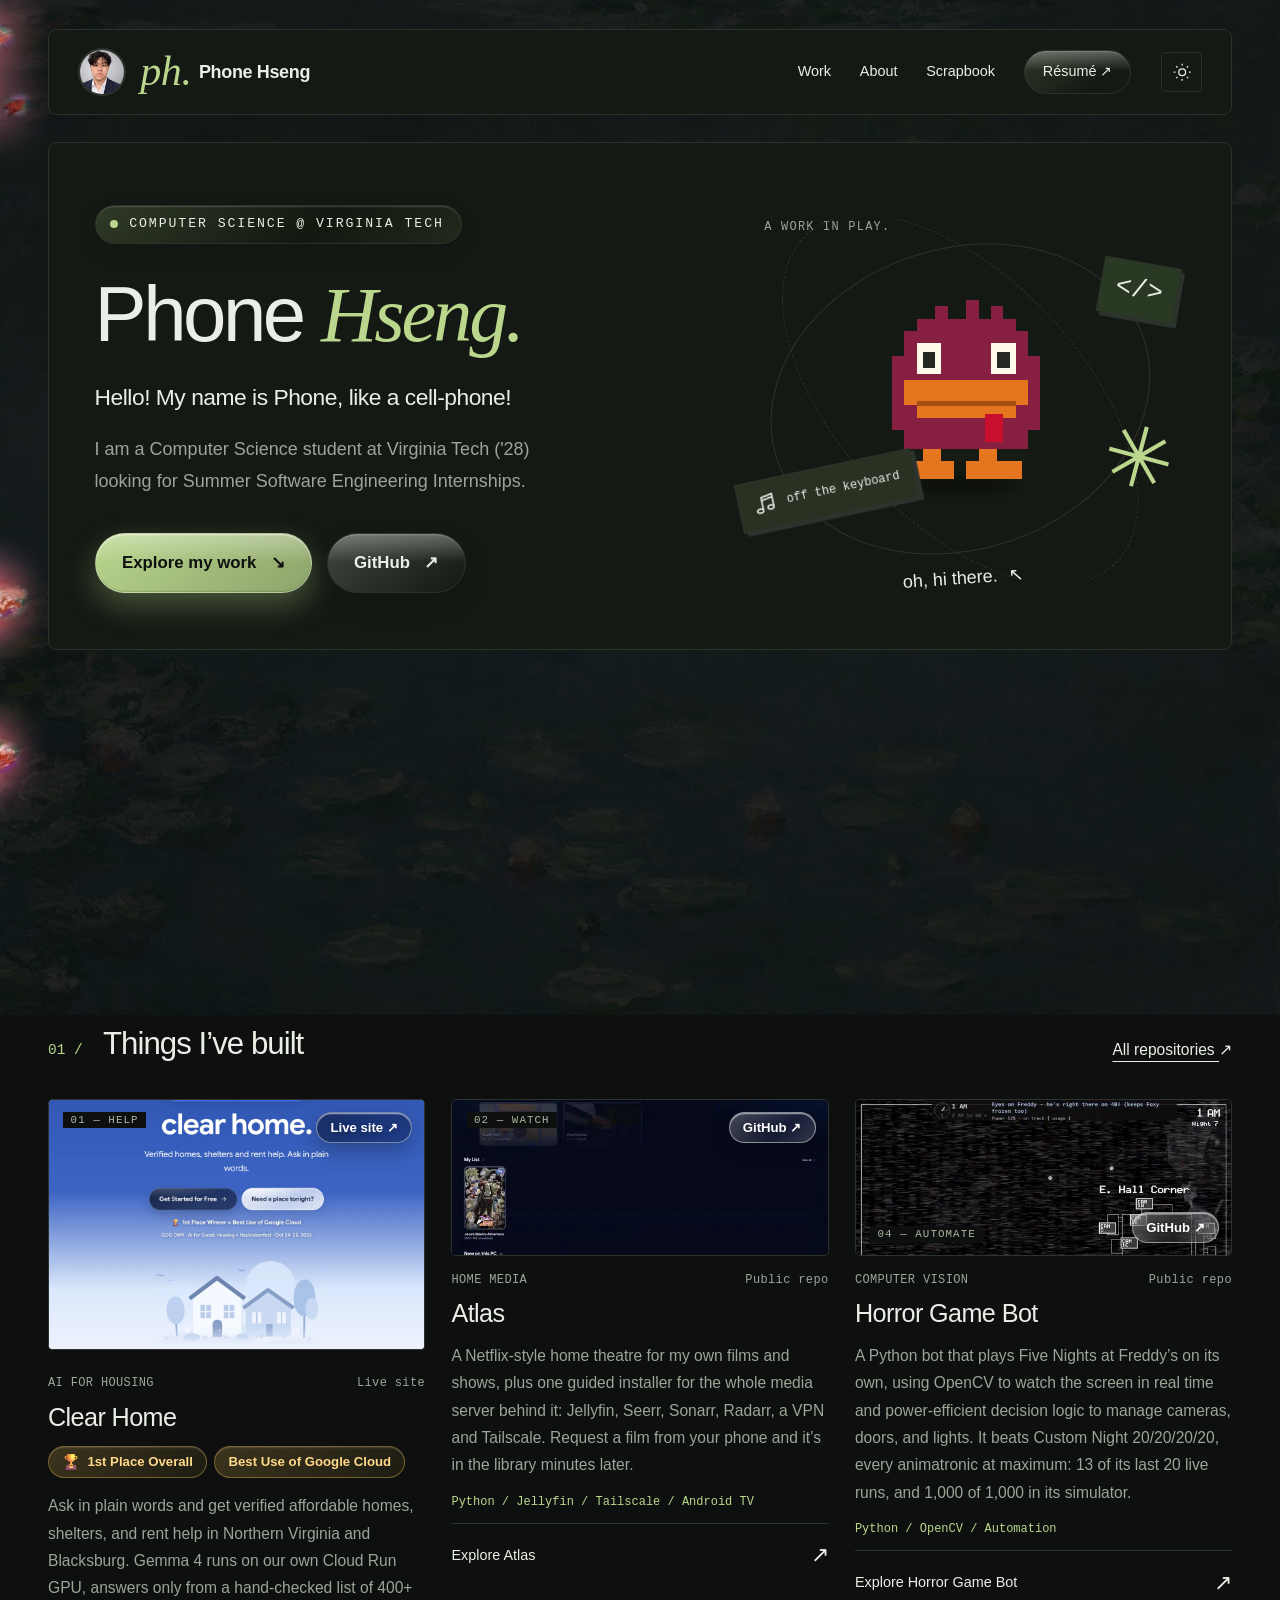
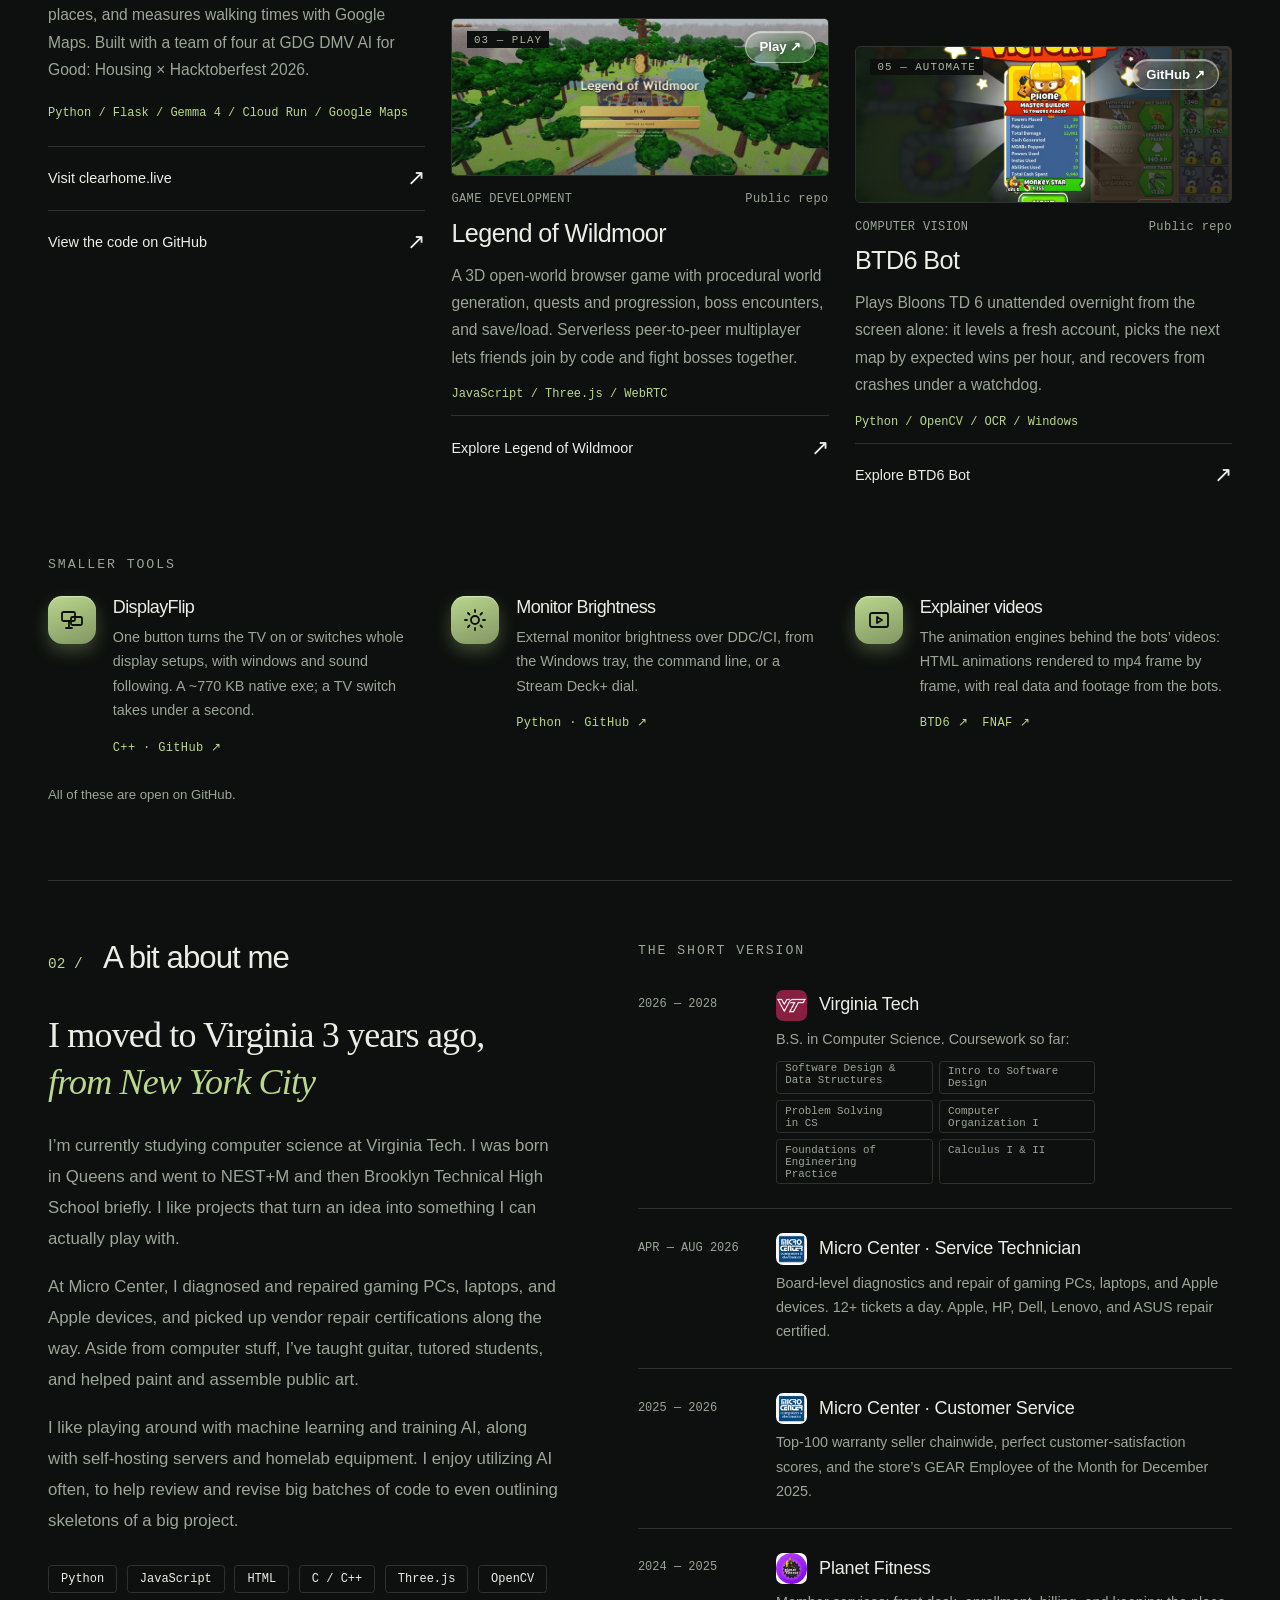
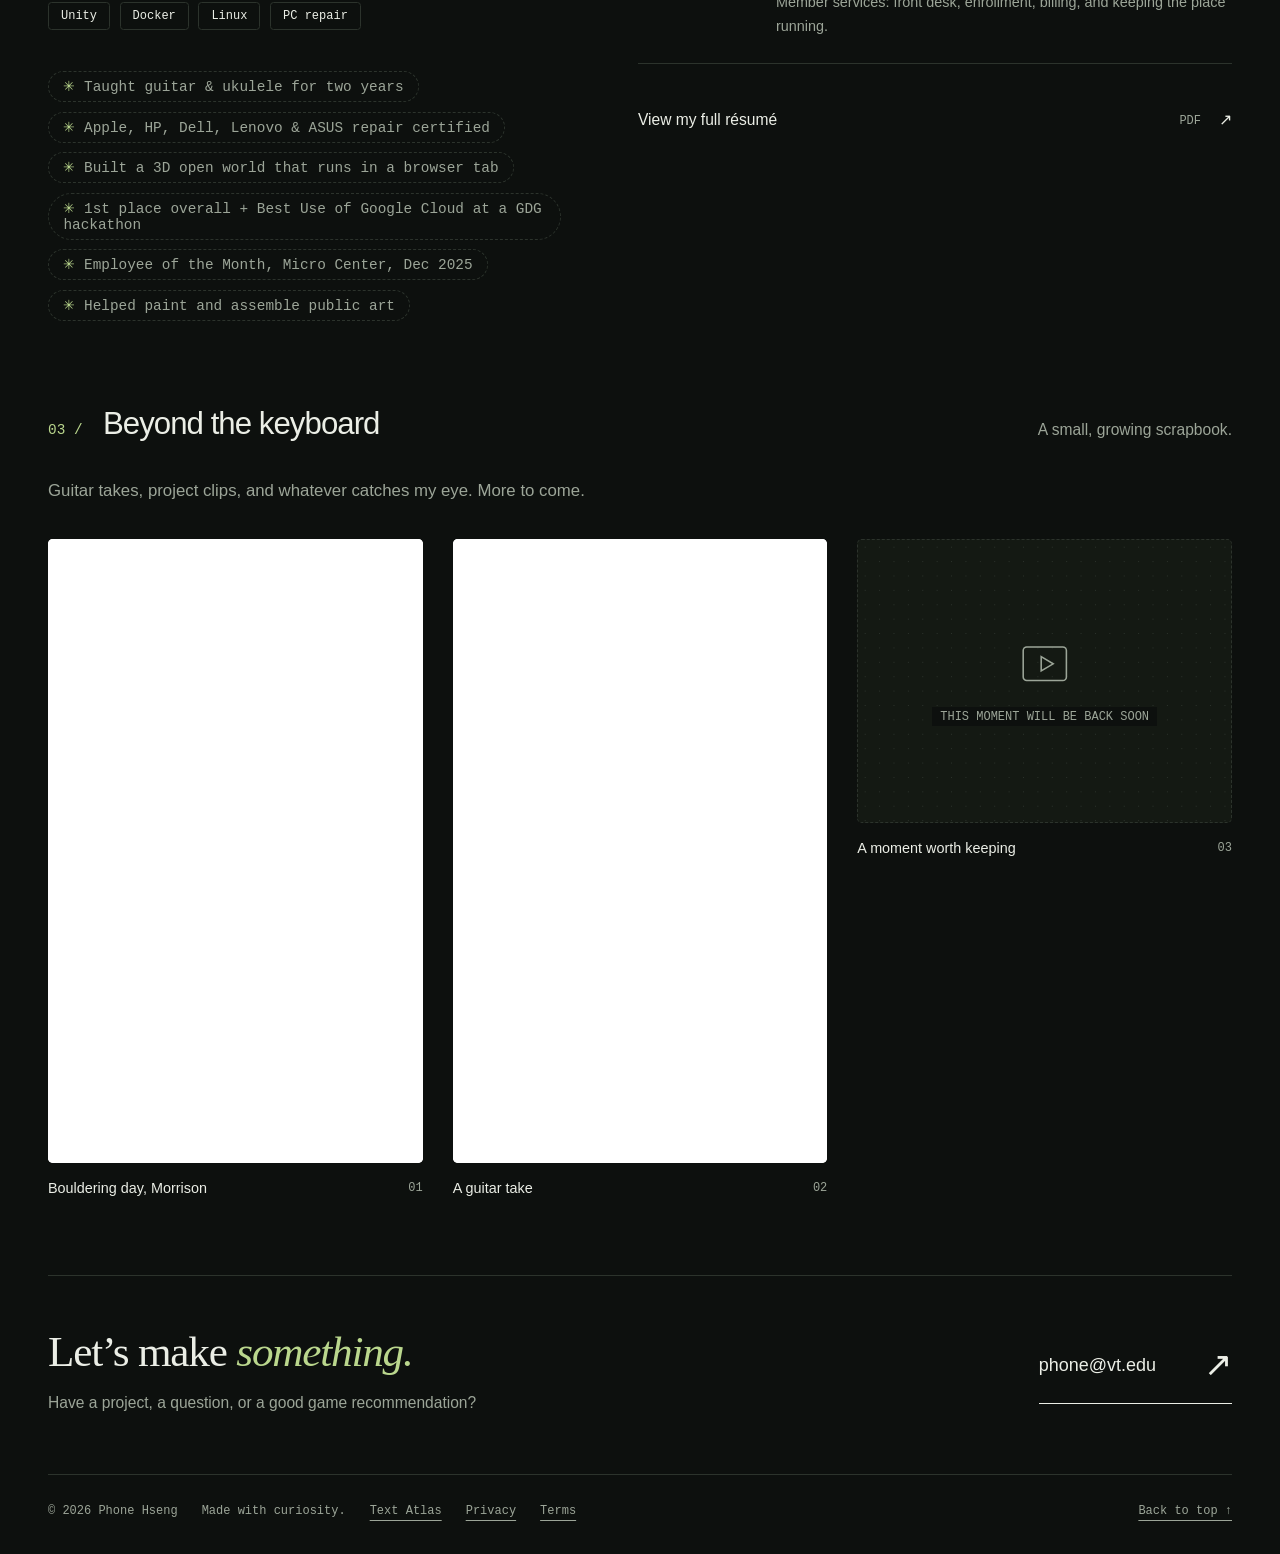
==== index.html @ 73224244 "Hero: remove the 1st Place Winner line and the event line under the buttons (the Clear Home tile kee" ====
<!DOCTYPE html>
<html lang="en" data-theme="dark">
<head>
  <meta charset="UTF-8">
  <meta name="viewport" content="width=device-width, initial-scale=1">
  <meta name="theme-color" content="#0d100e">
  <meta name="description" content="Phone Hseng — computer science student at Virginia Tech who builds browser games, automates things in Python, fixes PCs, and plays guitar.">
  <title>Phone Hseng — Coding and building</title>
  <link rel="icon" type="image/png" data-asset="avatar">
  <!-- link previews (iMessage, Discord, LinkedIn...): a big picture of the top of this page -->
  <meta property="og:type" content="website">
  <meta property="og:site_name" content="Phone Hseng">
  <meta property="og:title" content="Phone Hseng">
  <meta property="og:description" content="Computer science at Virginia Tech. Clear Home won 1st place overall and Best Use of Google Cloud; also Atlas, game-playing bots, a 3D browser game and Windows tools.">
  <meta property="og:url" content="https://phonehseng.com/">
  <meta property="og:image" content="https://phonehseng.com/og-image.jpg?v=3">
  <meta property="og:image:width" content="1200">
  <meta property="og:image:height" content="630">
  <meta name="twitter:card" content="summary_large_image">
  <meta name="twitter:image" content="https://phonehseng.com/og-image.jpg?v=3">

  <style>
    /* colour palette and fonts, the light theme only overrides the colours */
    :root {
      color-scheme: dark;
      --paper: #0d100e;
      --ink: #ebeee6;
      --muted: #9ca598;
      --line: #2c332c;
      --accent: #bad78d;
      --soft: #2a3123;
      --sticker: #293923;
      --card: #141913;
      --serif: Georgia, 'Times New Roman', serif;
      --sans: 'Segoe UI', Arial, sans-serif;
      --mono: Consolas, 'Courier New', monospace;
    }

    :root[data-theme="light"] {
      color-scheme: light;
      --paper: #f7f5ee;
      --ink: #242820;
      --muted: #60645a;
      --line: #d7d8cb;
      --accent: #47632e;
      --soft: #eee4d4;
      --sticker: #dbe4bd;
      --card: #efeee6;
    }

    /* base */
    * { box-sizing: border-box; }
    [hidden] { display: none !important; }
    html { scroll-behavior: smooth; scroll-padding-top: 28px; }

    body {
      margin: 0;
      background: var(--paper);
      color: var(--ink);
      font-family: var(--sans);
      font-size: 16px;
      line-height: 1.6;
      -webkit-font-smoothing: antialiased;
    }

    ::selection { background: var(--sticker); color: var(--ink); }

    a { color: inherit; text-underline-offset: 5px; text-decoration-thickness: 1px; }
    a:hover { color: var(--accent); }
    button { font: inherit; color: inherit; cursor: pointer; }
    a, button { -webkit-tap-highlight-color: transparent; }
    :focus-visible { outline: 3px solid var(--accent); outline-offset: 6px; }
    svg { display: block; max-width: 100%; }

    .wrap { width: min(1000px, calc(100% - 80px)); margin-inline: auto; }

    .skip {
      position: absolute;
      left: 24px;
      top: -100px;
      padding: 10px 20px;
      background: var(--ink);
      color: var(--paper);
      z-index: 10;
    }
    .skip:focus { top: 12px; }

    .eyebrow { font: 11px/1.5 var(--mono); text-transform: uppercase; letter-spacing: 1.6px; }
    .muted { color: var(--muted); }
    .arrow { display: inline-block; transition: transform .2s; }
    a:hover .arrow { transform: translate(2px, -2px); }

    /* header */
    .site-header {
      min-height: 72px;
      display: flex;
      align-items: center;
      justify-content: space-between;
      gap: 24px;
      border: 1px solid var(--line);
      border-radius: 7px;
      padding: 10px 24px;
      margin-top: 24px;
      background: var(--card);
    }

    .wordmark {
      text-decoration: none;
      display: flex;
      align-items: center;
      gap: 12px;
      font-size: 15px;
      font-weight: 600;
      letter-spacing: -.3px;
    }

    /* the small round headshot next to the wordmark */
    .avatar {
      width: 40px;
      height: 40px;
      border-radius: 50%;
      object-fit: cover;
      object-position: 50% 20%;
      border: 2px solid var(--line);
      box-shadow: 0 0 0 2px var(--card);
      flex-shrink: 0;
      display: block;
    }
    .wordmark:hover .avatar { border-color: var(--accent); }

    .mark { color: var(--accent); font: italic 35px/.8 var(--serif); width: 37px; }

    .header-right { display: flex; align-items: center; gap: 25px; }
    .site-nav { display: flex; align-items: center; gap: 24px; font-size: 12px; }
    .site-nav a { text-decoration: none; padding-block: 10px; }
    .site-nav .resume-nav { border-bottom: 1px solid var(--ink); }

    .theme-toggle {
      border: 1px solid var(--line);
      background: transparent;
      border-radius: 4px;
      width: 34px;
      height: 34px;
      display: grid;
      place-items: center;
      flex-shrink: 0;
    }
    .theme-toggle:hover { background: var(--soft); }
    .theme-toggle svg { width: 17px; height: 17px; }

    /* hero */
    .hero {
      display: grid;
      grid-template-columns: 1.35fr 1fr;
      align-items: center;
      gap: 28px;
      padding: 52px 38px 46px;
      margin-top: 22px;
      border: 1px solid var(--line);
      border-radius: 7px;
      background: var(--card);
    }

    .status { display: flex; align-items: center; gap: 9px; margin: 0 0 24px; }
    .status-dot { width: 7px; height: 7px; background: var(--accent); border-radius: 50%; flex-shrink: 0; }

    h1 {
      font-weight: 500;
      font-size: clamp(48px, 5.5vw, 65px);
      line-height: 1.08;
      letter-spacing: -2.9px;
      margin: 0 0 19px;
    }
    h1 em { font-family: var(--serif); font-weight: 400; color: var(--accent); letter-spacing: -2.5px; }

    .hero-tagline { font-size: 19px; line-height: 1.5; letter-spacing: -.4px; margin: 0 0 15px; }
    .intro { max-width: 405px; color: var(--muted); line-height: 1.8; font-size: 15px; margin: 0 0 30px; }

    .hero-links { display: flex; gap: 26px; align-items: center; font-size: 13px; }
    .solid-link {
      display: inline-flex;
      align-items: center;
      gap: 30px;
      padding: 12px 19px;
      background: var(--accent);
      color: var(--paper);
      border: 1px solid var(--accent);
      text-decoration: none;
      border-radius: 4px;
    }
    .solid-link:hover { color: var(--paper); }

    /* the mascot and its stickers on the right side of the hero */
    .hero-art { position: relative; min-height: 300px; display: grid; place-items: center; }
    .orbit-frame { position: absolute; inset: 0; overflow: hidden; display: grid; place-items: center; pointer-events: none; }
    .orbit { position: absolute; width: 86%; height: 84%; border: 1px solid var(--line); border-radius: 50%; transform: rotate(-18deg); }
    .orbit::before {
      content: '';
      position: absolute;
      inset: 23px -28px;
      border: 1px dashed var(--line);
      border-radius: 50%;
      transform: rotate(65deg);
    }

    .mascot-button { border: 0; padding: 20px; background: transparent; width: 205px; height: 205px; position: relative; z-index: 1; transition: transform .2s; }
    .mascot-button:hover { transform: rotate(-7deg) translateY(-5px); }
    /* the bird bobs like a pickup in a game: a quick up and down on the svg, a slower sway
       on the wrapper, each on its own compositor layer so it stays smooth, and the reduced
       motion rule further down switches both off */
    .mascot-float {
      display: block;
      width: 100%;
      height: 100%;
      filter: drop-shadow(0 12px 0 rgba(36, 40, 32, .07));
      animation: sway 4.6s ease-in-out infinite;
      will-change: transform;
    }
    .mascot { width: 100%; height: 100%; animation: bob 2.1s ease-in-out infinite; will-change: transform; }
    @keyframes bob {
      0%, 100% { transform: translateY(0); }
      50% { transform: translateY(-11px); }
    }
    @keyframes sway {
      0%, 100% { transform: translateX(-6px) rotate(-2.5deg); }
      50% { transform: translateX(6px) rotate(2.5deg); }
    }
    /* hokie maroon, the same in both themes */
    .mascot .body { fill: #861f41; }

    .art-label { position: absolute; font: 10px/1.4 var(--mono); color: var(--muted); letter-spacing: 1px; }
    .art-label.top { top: 0; left: 24px; }

    .speech {
      position: absolute;
      bottom: -10px;
      left: 50%;
      width: 100%;
      text-align: center;
      transform: translateX(-50%) rotate(-4deg);
      font: italic 15px/1.4 var(--serif);
    }
    .speech span { font-family: var(--sans); font-style: normal; padding-left: 5px; }

    .sticker {
      position: absolute;
      background: var(--sticker);
      border: 1px solid var(--line);
      padding: 10px 12px;
      box-shadow: 3px 3px 0 var(--line);
      z-index: 2;
      font: 10px var(--mono);
    }
    .sticker.code { top: 36px; right: 6px; transform: rotate(10deg); font-size: 22px; }
    .sticker.music { bottom: 53px; left: 1px; transform: rotate(-12deg); background: var(--soft); display: flex; align-items: center; gap: 8px; }
    .asterisk { position: absolute; bottom: 65px; right: 10px; color: var(--accent); font: 70px/1 var(--serif); transform: rotate(15deg); }

    /* interests strip under the hero */
    .ticker {
      display: flex;
      align-items: center;
      justify-content: space-between;
      gap: 18px;
      border-bottom: 1px solid var(--line);
      padding: 19px 2px;
      color: var(--muted);
      font: 9px/1.5 var(--mono);
      letter-spacing: .6px;
      text-transform: uppercase;
    }
    .ticker i { font: 18px var(--serif); color: var(--accent); }

    /* right now board */
    .now {
      margin-top: 70px;
      border: 1px solid var(--line);
      border-radius: 6px;
      padding: 28px 30px;
      background: var(--card);
      display: grid;
      grid-template-columns: auto 1fr;
      gap: 24px 40px;
      align-items: start;
    }
    .now-title {
      display: flex;
      align-items: center;
      gap: 10px;
      margin: 0;
      font: 12px var(--mono);
      letter-spacing: .14em;
      text-transform: uppercase;
      color: var(--muted);
      white-space: nowrap;
    }
    .now-list { list-style: none; margin: 0; padding: 0; display: grid; grid-template-columns: repeat(auto-fit, minmax(170px, 1fr)); gap: 18px 28px; }
    .now-list li { border-left: 2px solid var(--line); padding-left: 14px; }
    .now-list b { display: block; font: 10px var(--mono); letter-spacing: .14em; text-transform: uppercase; color: var(--accent); margin-bottom: 4px; }
    .now-list span { font-size: 15px; }

    /* sections */
    section { padding-top: 58px; }
    .section-head { display: flex; justify-content: space-between; gap: 28px; align-items: end; margin-bottom: 30px; }
    .section-heading { display: flex; align-items: baseline; gap: 17px; }
    .section-number { font: 12px var(--mono); color: var(--accent); flex-shrink: 0; white-space: nowrap; }
    h2 { font: 500 26px/1.2 var(--sans); letter-spacing: -.8px; margin: 0; }
    .section-head > p { margin: 0; font-size: 13px; color: var(--muted); }
    .text-link { font-size: 13px; white-space: nowrap; }
    h3 { margin: 0 0 10px; font-weight: 500; font-size: 21px; line-height: 1.3; letter-spacing: -.5px; }

    /* projects */
    .projects { display: grid; grid-template-columns: repeat(3, minmax(0, 1fr)); gap: 22px; align-items: start; }
    .project { min-width: 0; display: flex; flex-direction: column; }

    .project-art-link { display: block; text-decoration: none; color: inherit; }
    .project-art-link:hover .project-art { border-color: var(--accent); }
    .project-art-link:focus-visible { outline-offset: 4px; }
    .project-art {
      transition: border-color .2s;
      aspect-ratio: 1.5;
      border: 1px solid var(--line);
      border-radius: 4px;
      display: grid;
      place-items: center;
      overflow: hidden;
      position: relative;
      margin-bottom: 22px;
    }
    .project-art svg { width: 90%; height: 88%; }
    .project-art .art-corner { position: absolute; top: 10px; left: 12px; font: 9px var(--mono); color: #aeb7a2; letter-spacing: .9px; }
    .art-game { background: #20281c; }
    .art-bot { background: #232722; }
    .art-network { background: #2b251f; }
    .art-home { background: #e9eef8; }
    .project .project-award { font: 10px/1.6 var(--mono); color: var(--accent); letter-spacing: .3px; margin: 0 0 8px; }

    /* two smaller projects stacked in one tile */
    .project-stack .stack-item { display: flex; flex-direction: column; }
    .project-stack .stack-item + .stack-item { margin-top: 26px; }
    .project-stack .project-art { aspect-ratio: 2.4; margin-bottom: 14px; }
    .project-stack .stack-item p { margin: 0 0 12px; }
    .project-stack .project-tags { margin: 0 0 10px !important; }

    /* a real screenshot sits on top of the sketch when one is available */
    .project-art .project-shot { position: absolute; inset: 0; width: 100%; height: 100%; object-fit: cover; display: block; }
    .project-art.has-shot svg { display: none; }
    .project-art.has-shot .art-corner { z-index: 1; background: var(--paper); padding: 2px 6px; }

    .project-meta {
      display: flex;
      justify-content: space-between;
      align-items: center;
      gap: 10px;
      margin: 0 0 9px;
      font: 10px var(--mono);
      letter-spacing: .3px;
      color: var(--muted);
    }
    .project p { margin: 0 0 17px; color: var(--muted); font-size: 13px; line-height: 1.75; }
    .project .project-tags { font: 10px/1.5 var(--mono); color: var(--accent); margin-top: auto; margin-bottom: 20px; }
    .project-link {
      display: flex;
      justify-content: space-between;
      align-items: center;
      gap: 12px;
      font-size: 12px;
      padding: 12px 0;
      border-top: 1px solid var(--line);
      text-decoration: none;
    }
    .project-link span:last-child { font-size: 18px; }
    .project-note { display: flex; flex-wrap: wrap; gap: 4px 24px; justify-content: space-between; font-size: 11px; color: var(--muted); margin: 20px 0 0; }

    /* about */
    .about {
      display: grid;
      grid-template-columns: .95fr 1.1fr;
      gap: 64px;
      margin-top: 62px;
      border-top: 1px solid var(--line);
      padding-top: 48px;
    }
    .about .section-heading { margin-bottom: 30px; }
    .about-title { font: 400 30px/1.3 var(--serif); letter-spacing: -.7px; margin: 0 0 20px; }
    .about-title em { color: var(--accent); font-weight: 400; }
    .about-copy { color: var(--muted); font-size: 14px; line-height: 1.85; margin-bottom: 24px; }
    .about-copy p { margin: 0 0 14px; }

    .skills { display: flex; flex-wrap: wrap; gap: 8px; padding: 0; list-style: none; margin: 0; }
    .skills li { border: 1px solid var(--line); padding: 5px 10px; border-radius: 3px; font: 10px var(--mono); }

    .facts { margin: 34px 0 0; padding: 0; list-style: none; display: flex; flex-wrap: wrap; gap: 8px; }
    .facts li { font: 12px var(--mono); border: 1px dashed var(--line); border-radius: 999px; padding: 5px 12px; color: var(--muted); }
    .facts li::before { content: '✳ '; color: var(--accent); }

    /* experience list with company logos */
    .experience { margin: 0; padding: 0; list-style: none; }
    .experience li { display: grid; grid-template-columns: 95px 1fr; gap: 20px; border-bottom: 1px solid var(--line); padding: 20px 0; }
    .experience li:first-child { padding-top: 0; }
    .experience time { font: 10px/1.7 var(--mono); color: var(--muted); padding-top: 4px; }
    .experience h3 { display: flex; align-items: center; gap: 10px; font-size: 15px; letter-spacing: -.15px; margin-bottom: 5px; }
    .experience p { color: var(--muted); font-size: 12px; line-height: 1.7; margin: 0; }
    /* small tags for the classes listed under a school */
    .courses { list-style: none; margin: 8px 0 0; padding: 0; display: flex; flex-wrap: wrap; gap: 5px; }
    .courses li { font: 9px var(--mono); border: 1px solid var(--line); border-radius: 3px; padding: 3px 7px; color: var(--muted); }
    .exp-logo { width: 26px; height: 26px; border-radius: 6px; flex-shrink: 0; display: block; object-fit: cover; }

    .resume-link {
      display: flex;
      align-items: center;
      justify-content: space-between;
      gap: 15px;
      margin-top: 22px;
      padding: 15px 0;
      font-size: 13px;
      text-decoration: none;
    }
    .resume-link small { font: 10px var(--mono); color: var(--muted); margin-left: auto; }

    /* scrapbook */
    .scrapbook { margin-top: 12px; }
    .scrapbook-intro { margin: 0 0 28px; color: var(--muted); font-size: 14px; }
    .media-grid { display: grid; grid-template-columns: repeat(3, minmax(0, 1fr)); gap: 25px; }
    .media-grid.flex { grid-template-columns: repeat(auto-fill, minmax(260px, 1fr)); }
    .media-card { margin: 0; min-width: 0; }
    .media-card.wide { grid-column: span 2; }
    .media-card.wide .media-slot { aspect-ratio: 2.05; }
    .media-card.instagram { align-self: start; }

    /* an empty slot shows a dotted placeholder, a filled one shows the media */
    .media-slot {
      aspect-ratio: 1.32;
      display: grid;
      place-content: center;
      justify-items: center;
      gap: 12px;
      border: 1px dashed var(--line);
      border-radius: 4px;
      background-image: radial-gradient(var(--line) .75px, transparent .75px);
      background-size: 12px 12px;
      overflow: hidden;
      color: var(--muted);
      position: relative;
    }
    .media-slot svg { width: 48px; height: 48px; stroke-width: 1.3; }
    .media-placeholder-label { font: 10px var(--mono); background: var(--paper); padding: 2px 7px; }
    .media-card:nth-child(2) .media-slot,
    .media-card:nth-child(3) .media-slot { background-color: var(--card); }

    .media-slot.has-media { display: block; background: none; border-style: solid; cursor: zoom-in; }
    .media-slot.has-media.is-video,
    .media-slot.has-media.is-embed { cursor: default; }
    .media-slot img, .media-slot video { width: 100%; height: 100%; display: block; object-fit: cover; }
    /* a video card takes the shape of the clip, so a phone recording stays tall */
    .media-slot.is-video { aspect-ratio: auto; }
    .media-slot video { height: auto; max-height: 520px; object-fit: contain; background: var(--ink); }
    .media-slot iframe { width: 100%; height: 100%; border: 0; display: block; }
    .media-slot.is-instagram { aspect-ratio: auto; min-height: 0; overflow: visible; border: 0; }

    .media-card figcaption { display: flex; justify-content: space-between; gap: 10px; font-size: 12px; margin-top: 12px; }
    .media-card figcaption span:last-child { color: var(--muted); font: 10px var(--mono); padding-top: 3px; flex-shrink: 0; }

    /* full screen photo viewer */
    .lightbox {
      position: fixed;
      inset: 0;
      background: rgba(8, 10, 8, .92);
      display: grid;
      place-items: center;
      padding: 24px;
      z-index: 50;
    }
    .lightbox img { max-width: min(1200px, 100%); max-height: 88vh; object-fit: contain; border-radius: 4px; box-shadow: 0 20px 60px rgba(0, 0, 0, .5); }
    .lightbox figcaption { color: #ebeee6; font: 12px var(--mono); margin-top: 14px; text-align: center; }
    .lightbox-close {
      position: absolute;
      top: 18px;
      right: 22px;
      background: none;
      border: 1px solid rgba(255, 255, 255, .3);
      color: #fff;
      border-radius: 999px;
      width: 40px;
      height: 40px;
      font-size: 20px;
    }

    /* contact and footer */
    .contact {
      margin-top: 62px;
      border-top: 1px solid var(--line);
      padding-top: 42px;
      padding-bottom: 48px;
      display: flex;
      align-items: center;
      justify-content: space-between;
      gap: 40px;
    }
    .contact h2 { font-family: var(--serif); font-size: 36px; letter-spacing: -1px; margin-bottom: 11px; }
    .contact h2 em { color: var(--accent); }
    .contact p { color: var(--muted); font-size: 13px; margin: 0; }
    .contact-link {
      display: flex;
      align-items: center;
      gap: 40px;
      padding-bottom: 9px;
      border-bottom: 1px solid var(--ink);
      text-decoration: none;
      font-size: 15px;
      overflow-wrap: anywhere;
    }
    .contact-link .arrow { font-size: 28px; }

    .site-footer {
      display: flex;
      justify-content: space-between;
      align-items: center;
      gap: 25px;
      border-top: 1px solid var(--line);
      padding: 23px 0 28px;
      color: var(--muted);
      font: 10px/1.5 var(--mono);
    }
    .footer-left { display: flex; align-items: center; gap: 20px; }

    /* wide screens */
    @media (min-width: 1450px) {
      .hero { padding-block: 58px; }
    }

    /* laptops and small desktops */
    @media (max-width: 950px) {
      .wrap { width: calc(100% - 56px); }
      .hero { gap: 12px; padding-block: 65px; }
      h1 { font-size: 68px; }
      .hero-art { min-height: 340px; }
      .mascot-button { width: 210px; height: 210px; }
      .projects, .media-grid { gap: 20px; }
      .about { gap: 44px; }
      .sticker.music { left: 10px; }
      .contact { gap: 25px; }
      .contact-link { gap: 15px; font-size: 13px; }
    }

    /* tablets */
    @media (max-width: 950px) and (min-width: 721px) {
      .hero { padding: 40px 28px; }
      h1 { font-size: 54px; }
      .hero-art { min-height: 295px; }
      .hero-links { gap: 19px; }
      .sticker.music { bottom: 32px; left: -4px; font-size: 9px; }
      .header-right { gap: 18px; }
      .site-nav { gap: 19px; }
      .project-meta { font-size: 9px; }
    }

    /* phones */
    @media (max-width: 720px) {
      .wrap { width: calc(100% - 40px); }

      .site-header { padding: 12px 18px; margin-top: 16px; min-height: unset; flex-wrap: wrap; gap: 10px; }
      .header-right { display: contents; }
      .wordmark { gap: 10px; }
      .avatar { width: 34px; height: 34px; margin-right: 8px; }
      .site-nav { order: 3; width: 100%; justify-content: space-between; gap: 12px; border-top: 1px solid var(--line); padding-top: 4px; font-size: 12px; }
      .site-nav .resume-nav { border: 0; }
      .theme-toggle { margin-left: auto; }

      .hero { grid-template-columns: 1fr; margin-top: 16px; padding: 30px 22px 38px; gap: 34px; }
      h1 { font-size: clamp(44px, 8.8vw, 65px); letter-spacing: -2.4px; }
      h1 em { letter-spacing: -2.7px; }
      .status { font-size: 9px; letter-spacing: .8px; margin-bottom: 22px; }
      .hero-tagline { font-size: 18px; }
      .intro { max-width: 440px; }
      .hero-links { gap: 20px; font-size: 12px; }
      .solid-link { padding: 11px 14px; gap: 18px; }
      .hero-art { min-height: 265px; width: min(340px, 100%); margin-inline: auto; }
      .mascot-button { width: 200px; height: 200px; }
      .sticker.code { top: 25px; right: 15px; }
      .sticker.music { bottom: 36px; left: 0; font-size: 9px; }
      .asterisk { bottom: 42px; right: 0; font-size: 54px; }
      .art-label.top { top: -3px; font-size: 9px; }
      .speech { bottom: -5px; font-size: 14px; }

      .ticker { justify-content: center; flex-wrap: wrap; gap: 9px 17px; font-size: 9px; }
      .ticker .ticker-extra { display: none; }
      .now { grid-template-columns: 1fr; padding: 22px; gap: 18px; }

      section { padding-top: 55px; }
      h2 { font-size: 25px; }
      .section-head { align-items: center; gap: 16px; }
      .section-heading { gap: 10px; }
      .section-head > p { max-width: 130px; font-size: 11px; }
      .section-head .text-link { font-size: 11px; }

      .projects { grid-template-columns: 1fr; gap: 36px; }
      .project-art { aspect-ratio: 1.75; margin-bottom: 17px; }
      .project-art svg { width: 75%; }
      .project p { max-width: 520px; font-size: 13px; }
      .project-tags { margin-bottom: 10px !important; }
      .project-link { padding-block: 13px; }
      .project-note { gap: 12px; margin-top: 26px; }

      .about { grid-template-columns: 1fr; gap: 36px; margin-top: 55px; padding-top: 45px; }
      .about-title { font-size: 34px; }
      .experience li { grid-template-columns: 88px 1fr; }

      .media-grid { grid-template-columns: 1fr; gap: 28px; }
      .media-slot { aspect-ratio: 1.6; }
      .media-card.wide { grid-column: auto; }
      .media-card.wide .media-slot { aspect-ratio: 1.6; }

      .contact { flex-direction: column; align-items: start; margin-top: 55px; padding-block: 42px; gap: 28px; }
      .contact h2 { font-size: 34px; }
      .contact-link { font-size: 15px; gap: 24px; }
      .site-footer { flex-wrap: wrap; gap: 14px; }
      .footer-left { gap: 16px; }
    }

    @media (prefers-reduced-motion: reduce) {
      html { scroll-behavior: auto; }
      *, *::before, *::after { animation: none !important; transition: none !important; }
    }

    @media print {
      .wrap { width: 100%; }
      .hero { grid-template-columns: 1fr; padding: 25px 0; }
      .hero-art, .media-grid, .site-nav { display: none; }
      h1 { font-size: 50px; }
      section, .about { padding-top: 25px; margin-top: 20px; }
      .projects { gap: 15px; }
      .project-art { max-height: 120px; }
      .about { gap: 30px; }
      .contact { margin-top: 20px; padding: 20px 0; }
      a { text-decoration: none; }
    }
    /* ---------- Clear Home touches (from clearhome.live): liquid-glass pills, a pulsing status chip, the trophy
       award line, glass labels on project art, award badges and icon tiles. Colours still come from this site's
       palette, so both themes keep their look. ---------- */
    .status {
      display: inline-flex;
      padding: 7px 14px 7px 12px;
      border-radius: 999px;
      border: 1px solid var(--line);
      background: linear-gradient(140deg, color-mix(in srgb, var(--accent) 18%, transparent), transparent 60%, color-mix(in srgb, var(--accent) 9%, transparent));
      box-shadow: inset 0 1px 0 rgba(255, 255, 255, .14), 0 6px 18px rgba(0, 0, 0, .08);
      backdrop-filter: blur(10px) saturate(1.4);
      -webkit-backdrop-filter: blur(10px) saturate(1.4);
    }
    .status-dot { animation: ping 1.8s ease-out infinite; }
    @keyframes ping {
      0% { box-shadow: 0 0 0 0 color-mix(in srgb, var(--accent) 70%, transparent); }
      70% { box-shadow: 0 0 0 9px transparent; }
      100% { box-shadow: 0 0 0 0 transparent; }
    }

    /* buttons: a filled glass pane for the main action, a clear one beside it, each with a soft glare on top */
    .hero-links { gap: 12px; flex-wrap: wrap; }
    .solid-link, .glass-link {
      position: relative;
      isolation: isolate;
      overflow: hidden;
      display: inline-flex;
      align-items: center;
      gap: 12px;
      padding: 13px 22px;
      border-radius: 999px;
      font-size: 14px;
      font-weight: 600;
      text-decoration: none;
      transition: transform .15s, box-shadow .15s;
    }
    .solid-link::before, .glass-link::before, .site-nav .resume-nav::before {
      content: '';
      position: absolute;
      inset: 0 0 52% 0;
      z-index: -1;
      background: linear-gradient(180deg, rgba(255, 255, 255, .3), rgba(255, 255, 255, 0));
      pointer-events: none;
    }
    .solid-link {
      color: var(--paper);
      border: 1px solid rgba(255, 255, 255, .25);
      background: linear-gradient(140deg, var(--accent), color-mix(in srgb, var(--accent) 76%, #000));
      box-shadow: inset 0 1px 0 rgba(255, 255, 255, .45), inset 0 -1px 0 rgba(0, 0, 0, .12), 0 10px 26px color-mix(in srgb, var(--accent) 32%, transparent);
    }
    .glass-link {
      color: var(--ink);
      border: 1px solid var(--line);
      background: linear-gradient(140deg, color-mix(in srgb, var(--card) 80%, #fff 20%), color-mix(in srgb, var(--card) 55%, transparent));
      backdrop-filter: blur(14px) saturate(1.5);
      -webkit-backdrop-filter: blur(14px) saturate(1.5);
      box-shadow: inset 0 1px 0 rgba(255, 255, 255, .16), 0 8px 22px rgba(0, 0, 0, .12);
    }
    .solid-link:hover, .glass-link:hover { transform: translateY(-2px); }
    .solid-link:hover { color: var(--paper); }
    .glass-link:hover { color: var(--ink); border-color: var(--accent); }
    .site-nav .resume-nav {
      position: relative;
      isolation: isolate;
      overflow: hidden;
      padding: 8px 15px;
      border: 1px solid var(--line);
      border-radius: 999px;
      background: linear-gradient(140deg, color-mix(in srgb, var(--accent) 16%, transparent), transparent 70%);
      box-shadow: inset 0 1px 0 rgba(255, 255, 255, .14);
    }
    .site-nav .resume-nav:hover { border-color: var(--accent); }


    /* a glass label on each project picture saying where a click goes */
    .art-chip {
      position: absolute;
      z-index: 2;
      top: 10px;
      right: 10px;
      padding: 5px 11px;
      border-radius: 999px;
      color: #fff;
      font: 600 11px/1.3 var(--sans);
      background: linear-gradient(140deg, rgba(255, 255, 255, .26), rgba(255, 255, 255, .08) 60%, rgba(255, 255, 255, .18));
      border: 1px solid rgba(255, 255, 255, .45);
      backdrop-filter: blur(12px) saturate(1.5);
      -webkit-backdrop-filter: blur(12px) saturate(1.5);
      box-shadow: inset 0 1px 0 rgba(255, 255, 255, .5), 0 6px 16px rgba(0, 0, 0, .25);
      text-shadow: 0 1px 6px rgba(0, 0, 0, .45);
      transition: background .2s;
    }
    .project-art-link:hover .art-chip { background: linear-gradient(140deg, rgba(255, 255, 255, .4), rgba(255, 255, 255, .16) 60%, rgba(255, 255, 255, .28)); }
    .art-media { background: #151b2e; }
    /* the FNAF demo's HUD (the bot's narration, the hour and night) runs along the top of the frame: keep the top in
       view when the tile crops the picture, and move this tile's labels to the bottom corners so they don't cover it */
    .hud-top .project-shot { object-position: 50% 0; }
    .hud-top .art-chip, .project-art.hud-top .art-corner { top: auto; bottom: 10px; }
    /* over a light picture (Clear Home's map) the label is dark glass so it stays readable */
    .art-chip.on-light { background: linear-gradient(140deg, rgba(20, 32, 63, .74), rgba(20, 32, 63, .52)); border-color: rgba(255, 255, 255, .4); }
    .project-art-link:hover .art-chip.on-light { background: linear-gradient(140deg, rgba(20, 32, 63, .86), rgba(20, 32, 63, .64)); }

    /* award badges on a project */
    .badges { display: flex; flex-wrap: wrap; gap: 6px; margin: 0 0 12px; padding: 0; list-style: none; }
    .badges li {
      display: inline-flex;
      align-items: center;
      gap: 6px;
      padding: 5px 11px;
      border-radius: 999px;
      font: 600 11px/1.3 var(--sans);
      color: #6b4300;
      background: linear-gradient(140deg, #fff4dc, #ffe2a3);
      border: 1px solid #f0cd7c;
      box-shadow: inset 0 1px 0 rgba(255, 255, 255, .7);
    }
    :root[data-theme="dark"] .badges li {
      color: #ffd98a;
      background: linear-gradient(140deg, rgba(255, 200, 90, .2), rgba(255, 200, 90, .07));
      border-color: rgba(255, 200, 90, .36);
      box-shadow: inset 0 1px 0 rgba(255, 255, 255, .12);
    }
    .badges img { width: 15px; height: 15px; }

    /* smaller tools under the projects, each with a glassy icon tile */
    .tools-label { margin: 40px 0 18px; }
    .tools { display: grid; grid-template-columns: repeat(3, minmax(0, 1fr)); gap: 22px; }
    .tool { display: flex; gap: 14px; align-items: flex-start; min-width: 0; }
    .tool-icon {
      flex-shrink: 0;
      display: grid;
      place-items: center;
      width: 40px;
      height: 40px;
      border-radius: 12px;
      color: var(--paper);
      background: linear-gradient(160deg, var(--accent), color-mix(in srgb, var(--accent) 70%, #000));
      box-shadow: inset 0 1px 0 rgba(255, 255, 255, .4), 0 6px 14px color-mix(in srgb, var(--accent) 28%, transparent);
    }
    .tool-icon svg { width: 20px; height: 20px; }
    .tool h3 { font-size: 15px; margin: 0 0 4px; }
    .tool p { margin: 0 0 6px; color: var(--muted); font-size: 12px; line-height: 1.7; }
    .tool a { font: 10px var(--mono); letter-spacing: .3px; color: var(--accent); text-decoration: none; margin-right: 12px; white-space: nowrap; }
    .tool a:hover { text-decoration: underline; }

    @media (max-width: 950px) {
      .tools { grid-template-columns: 1fr; gap: 18px; }
    }
    @media (max-width: 720px) {
      .hero-links { gap: 10px; }
      .solid-link, .glass-link { padding: 11px 16px; gap: 10px; }
      .site-nav .resume-nav { padding: 6px 12px; border: 1px solid var(--line); }
    }
    /* ---------- a faint Monet behind the page: Water Lilies (1906, Art Institute of Chicago, public domain). Three
       layers lined up exactly: the painting washed into the page colour, a soft coral-to-pink glow around each red
       lily that breathes slowly, and the lilies themselves, brighter than the water. The script lets the whole pond
       drift a little as the page scrolls. ---------- */
    body { position: relative; isolation: isolate; }
    .pond { position: fixed; inset: -70px 0; z-index: -1; pointer-events: none; will-change: transform; }
    .pond > span { position: absolute; inset: 0; background-position: center; background-size: cover; background-repeat: no-repeat; }
    .pond-water { background-image: url('water-lilies.jpg'); opacity: .1; filter: saturate(.85); }
    .pond-glow { background-image: url('water-lilies-glow.webp'); opacity: .7; animation: lily-glow 5.2s ease-in-out infinite; }
    .pond-blooms { background-image: url('water-lilies-blooms.webp'); opacity: .92; animation: lily-bloom 5.2s ease-in-out infinite; }
    :root[data-theme="light"] .pond-water { opacity: .17; }
    :root[data-theme="light"] .pond-glow { opacity: .45; animation-name: lily-glow-light; }
    @keyframes lily-glow { 0%, 100% { opacity: .42; } 50% { opacity: .85; } }
    @keyframes lily-glow-light { 0%, 100% { opacity: .26; } 50% { opacity: .55; } }
    @keyframes lily-bloom { 0%, 100% { opacity: .84; } 50% { opacity: 1; } }

    /* ---------- bigger on big screens: the page (not the Monet behind it, which stays at 100%) scales up to 150% on
       wide monitors, in steps, as far as the 1000 px column still fits with room to spare; phones and laptops
       stay as they are. The lily glow's clear zone above uses the same factor so it still matches the column. ---------- */
    :root { --zoom: 1; }
    @media (min-width: 1160px) { :root { --zoom: 1.1; } }
    @media (min-width: 1260px) { :root { --zoom: 1.2; } }
    @media (min-width: 1360px) { :root { --zoom: 1.3; } }
    @media (min-width: 1460px) { :root { --zoom: 1.4; } }
    @media (min-width: 1560px) { :root { --zoom: 1.5; } }
    .wrap { zoom: var(--zoom); }
    /* lilies behind the text stay as faint as the water: the glow and the bright lilies show only in the margins
       beside the 1000 px content column, fading out at its edges (so none glow on a phone, where text is full width) */
    .pond-glow, .pond-blooms {
      -webkit-mask-image: linear-gradient(to right, #000 0, #000 calc(50% - 540px * var(--zoom)), transparent calc(50% - 490px * var(--zoom)), transparent calc(50% + 490px * var(--zoom)), #000 calc(50% + 540px * var(--zoom)), #000 100%);
      mask-image: linear-gradient(to right, #000 0, #000 calc(50% - 540px * var(--zoom)), transparent calc(50% - 490px * var(--zoom)), transparent calc(50% + 490px * var(--zoom)), #000 calc(50% + 540px * var(--zoom)), #000 100%);
    }

    /* ---------- scrolling in: each section and card rises into place as it comes into view, a row one after another,
       and again every time it comes back (dropping down instead when it comes back from above). The script
       only adds .reveal when motion is welcome, so without it (or with reduced motion) everything just shows. ---------- */
    .reveal {
      opacity: 0;
      transform: translateY(22px);
      transition: opacity .7s cubic-bezier(.2, .7, .2, 1), transform .7s cubic-bezier(.2, .7, .2, 1);
      transition-delay: var(--reveal-delay, 0s);
    }
    .reveal.above { transform: translateY(-22px); }
    .reveal.in { opacity: 1; transform: none; }

    /* ---------- the mascot, livelier: eyes that blink and follow the pointer, and a shadow on the ground that
       shrinks as it bobs up (same 2.1 s beat as the bob) ---------- */
    .mascot .face {
      transform-box: fill-box;
      transform-origin: center;
      transform: translate(var(--look-x, 0px), var(--look-y, 0px));
      transition: transform .14s ease-out;
    }
    /* a blink shuts the whole eye: the whites and the pupils squash into one thin line together */
    .mascot .eyes { transform-box: fill-box; transform-origin: center; transition: transform .1s ease-out; }
    .mascot.blink .eyes { transform: scaleY(.1); }
    .mascot.blink .face { transform: translate(var(--look-x, 0px), 1px) scaleY(.1); }
    .mascot-button::after {
      content: '';
      position: absolute;
      left: 50%;
      bottom: 24px;
      z-index: -1;
      width: 96px;
      height: 13px;
      border-radius: 50%;
      background: rgba(0, 0, 0, .38);
      filter: blur(3px);
      transform: translateX(-50%);
      animation: ground 2.1s ease-in-out infinite;
    }
    :root[data-theme="light"] .mascot-button::after { background: rgba(36, 40, 32, .2); }
    @keyframes ground {
      0%, 100% { transform: translateX(-50%) scale(1); opacity: 1; }
      50% { transform: translateX(-50%) scale(.76); opacity: .55; }
    }
    .mascot-button:active { transform: scale(.96); }

    @media (prefers-reduced-motion: reduce) {
      .reveal { opacity: 1; transform: none; }
    }
  </style>
</head>

<body>
  <a class="skip" href="#main">Skip to content</a>
  <!-- the faint Monet behind everything (styles under "a faint Monet behind the page") -->
  <div class="pond" aria-hidden="true"><span class="pond-water"></span><span class="pond-glow"></span><span class="pond-blooms"></span></div>

  <div class="wrap">

    <header class="site-header">
      <a class="wordmark" href="#" aria-label="Phone Hseng, back to top">
        <img class="avatar" data-asset="avatar" alt="" width="40" height="40" decoding="async">
        <span class="mark" aria-hidden="true">ph.</span>
        <span class="full-name">Phone Hseng</span>
      </a>
      <div class="header-right">
        <nav class="site-nav" aria-label="Main navigation">
          <a href="#work">Work</a>
          <a href="#about">About</a>
          <a href="#scrapbook">Scrapbook</a>
          <a class="resume-nav" href="resume.html">Résumé <span aria-hidden="true">↗</span></a>
        </nav>
        <button class="theme-toggle" id="theme-toggle" type="button" aria-label="Switch to light mode" aria-pressed="false" hidden>
          <svg viewBox="0 0 24 24" fill="none" stroke="currentColor" stroke-width="1.5" aria-hidden="true">
            <circle cx="12" cy="12" r="4"/>
            <path d="M12 2v2M12 20v2M2 12h2M20 12h2M5 5l1.5 1.5M17.5 17.5L19 19M5 19l1.5-1.5M17.5 6.5L19 5"/>
          </svg>
        </button>
      </div>
    </header>

    <main id="main">

      <div class="hero">
        <div>
          <p class="eyebrow status"><span class="status-dot" aria-hidden="true"></span>Computer science @ Virginia Tech</p>
          <h1>Phone <em>Hseng.</em></h1>
          <p class="hero-tagline">Hello! My name is Phone, like a cell-phone!</p>
          <p class="intro">I am a Computer Science student at Virginia Tech ('28) looking for Summer Software Engineering Internships.</p>
          <div class="hero-links">
            <a class="solid-link" href="#work">Explore my work <span class="arrow" aria-hidden="true">↘</span></a>
            <a class="glass-link" href="https://github.com/phonehseng" target="_blank" rel="noopener noreferrer">GitHub <span class="arrow" aria-hidden="true">↗</span></a>
          </div>
        </div>

        <div class="hero-art">
          <span class="art-label top">A WORK IN PLAY.</span>
          <div class="orbit-frame" aria-hidden="true"><div class="orbit"></div></div>
          <div class="sticker code" aria-hidden="true">&lt;/&gt;</div>

          <!-- the pixel mascot, it changes on its own every few seconds and on click -->
          <button class="mascot-button" id="mascot-button" type="button" aria-label="Say hello to the pixel Hokie Bird" hidden>
            <!-- a blocky hokie bird, maroon feathers with a crest, orange bill and feet, red wattle -->
            <span class="mascot-float">
            <svg class="mascot" viewBox="0 0 160 160" aria-hidden="true" shape-rendering="crispEdges">
              <path class="body" d="M60 5H70V15H60ZM85 0H95V15H85ZM105 5H115V15H105ZM45 15H125V25H135V45H145V105H135V120H35V105H25V45H35V25H45Z"/>
              <path class="eyes" fill="#fff9e9" d="M45 35H65V60H45ZM105 35H125V60H105Z"/>
              <path class="face" fill="#242820" d="M50 42H60V55H50ZM110 42H120V55H110Z"/>
              <path fill="#e5751f" d="M35 65H135V85H125V95H45V85H35Z"/>
              <path fill="#a34d12" d="M45 82H125V86H45Z"/>
              <path fill="#c8102e" d="M100 92H115V115H100Z"/>
              <path fill="#e5751f" d="M50 120H65V130H50ZM95 120H110V130H95ZM30 130H75V145H30ZM85 130H130V145H85Z"/>
            </svg>
            </span>
          </button>
          <noscript>
            <svg width="210" height="210" viewBox="0 0 160 160" role="img" aria-label="A pixel art Hokie Bird">
              <path fill="#861f41" d="M60 5H70V15H60ZM85 0H95V15H85ZM105 5H115V15H105ZM45 15H125V25H135V45H145V105H135V120H35V105H25V45H35V25H45Z"/>
              <path fill="#fff9e9" d="M45 35H65V60H45ZM105 35H125V60H105Z"/>
              <path fill="#242820" d="M50 42H60V55H50ZM110 42H120V55H110Z"/>
              <path fill="#e5751f" d="M35 65H135V85H125V95H45V85H35Z"/>
              <path fill="#c8102e" d="M100 92H115V115H100Z"/>
              <path fill="#e5751f" d="M50 120H65V130H50ZM95 120H110V130H95ZM30 130H75V145H30ZM85 130H130V145H85Z"/>
            </svg>
          </noscript>

          <div class="sticker music" aria-hidden="true">
            <svg width="20" height="20" viewBox="0 0 24 24" fill="none" stroke="currentColor" stroke-width="1.5">
              <path d="M9 17V5l11-2v12M9 8l11-2"/>
              <ellipse cx="6" cy="18" rx="3" ry="2"/>
              <ellipse cx="17" cy="16" rx="3" ry="2"/>
            </svg>
            off the keyboard
          </div>
          <span class="asterisk" aria-hidden="true">✳</span>
          <div class="speech" id="mascot-speech" aria-live="polite"><span id="mascot-text">oh, hi there.</span> <span aria-hidden="true">↖</span></div>
        </div>
      </div>

      <div class="ticker" aria-label="Interests">
        <span>Games & experiments</span><i aria-hidden="true">✳</i>
        <span>Hardware & repair</span><i aria-hidden="true">✳</i>
        <span>Music & making</span><i class="ticker-extra" aria-hidden="true">✳</i>
        <span class="ticker-extra">Always a work in progress</span>
      </div>

      <!-- filled from the now list in the script -->
      <aside class="now" id="now" aria-labelledby="now-heading">
        <p class="now-title" id="now-heading"><span class="status-dot" aria-hidden="true"></span>Right now</p>
        <ul class="now-list" id="now-list"></ul>
      </aside>

      <section id="work" aria-labelledby="work-heading">
        <div class="section-head">
          <div class="section-heading">
            <span class="section-number">01 /</span>
            <h2 id="work-heading">Things I’ve built</h2>
          </div>
          <a class="text-link" href="https://github.com/phonehseng?tab=repositories" target="_blank" rel="noopener noreferrer">All repositories <span class="arrow" aria-hidden="true">↗</span></a>
        </div>

        <div class="projects">

          <article class="project">
            <!-- the clip is the live site's front page, birds flying over the houses, so it opens the site itself -->
            <a class="project-art-link" href="https://clearhome.live" target="_blank" rel="noopener noreferrer" aria-label="Open Clear Home">
            <div class="project-art art-home" data-shot="clearHome" data-clip="clear-home-hd.webp" role="img" aria-label="The Clear Home front page, with birds flying over the houses">
              <span class="art-corner">01 — HELP</span>
              <span class="art-chip on-light">Live site ↗</span>
              <svg viewBox="0 0 300 180" fill="none" aria-hidden="true">
                <rect x="40" y="30" width="220" height="120" rx="6" fill="#f7f9fd" stroke="#9fb0cf" stroke-width="1.5"/>
                <path d="M52 120C90 96 120 128 160 98S230 70 248 84" stroke="#b9c7e2" stroke-width="2"/>
                <path d="M96 70l12-10 12 10v14H96Z" fill="#2c4fa3"/>
                <path d="M160 92l9-8 9 8v11h-18Z" fill="#2c4fa3"/>
                <path d="M206 58l8-7 8 7v10h-16Z" fill="#2c4fa3" opacity=".6"/>
              </svg>
            </div>
            </a>
            <div class="project-meta"><span>AI FOR HOUSING</span><span>Live site</span></div>
            <h3>Clear Home</h3>
            <ul class="badges" aria-label="Awards"><li><img src="trophy.png" alt="" width="15" height="15">1st Place Overall</li><li>Best Use of Google Cloud</li></ul>
            <p>Ask in plain words and get verified affordable homes, shelters, and rent help in Northern Virginia and Blacksburg. Gemma 4 runs on our own Cloud Run GPU, answers only from a hand-checked list of 400+ places, and measures walking times with Google Maps. Built with a team of four at GDG DMV AI for Good: Housing × Hacktoberfest 2026.</p>
            <p class="project-tags">Python / Flask / Gemma 4 / Cloud Run / Google Maps</p>
            <a class="project-link" href="https://clearhome.live" target="_blank" rel="noopener noreferrer">
              <span>Visit clearhome.live</span><span class="arrow" aria-hidden="true">↗</span>
            </a>
            <a class="project-link" href="https://github.com/phonehseng/clearhome" target="_blank" rel="noopener noreferrer">
              <span>View the code on GitHub</span><span class="arrow" aria-hidden="true">↗</span>
            </a>
          </article>

          <article class="project project-stack">
            <!-- two projects share this tile, one above the other -->
            <div class="stack-item">
            <a class="project-art-link" href="https://github.com/phonehseng/atlas" target="_blank" rel="noopener noreferrer" aria-label="Open Atlas on GitHub">
            <div class="project-art art-media" data-shot="atlas" data-clip="atlas-demo.webp" role="img" aria-label="Atlas: browsing Home, a poster preview, and a title page opening">
              <span class="art-corner">02 — WATCH</span>
              <span class="art-chip">GitHub ↗</span>
              <svg viewBox="0 0 300 180" fill="none" aria-hidden="true">
                <rect x="58" y="62" width="40" height="62" rx="4" fill="#2f55b5"/><rect x="106" y="62" width="40" height="62" rx="4" fill="#4f7ff0"/>
                <rect x="154" y="62" width="40" height="62" rx="4" fill="#2f55b5"/><rect x="202" y="62" width="40" height="62" rx="4" fill="#ff8a1f"/>
                <rect x="58" y="38" width="90" height="10" rx="5" fill="#dbe8fc"/>
              </svg>
            </div>
            </a>
            <div class="project-meta"><span>HOME MEDIA</span><span>Public repo</span></div>
            <h3>Atlas</h3>
            <p>A Netflix-style home theatre for my own films and shows, plus one guided installer for the whole media server behind it: Jellyfin, Seerr, Sonarr, Radarr, a VPN and Tailscale. Request a film from your phone and it’s in the library minutes later.</p>
            <p class="project-tags">Python / Jellyfin / Tailscale / Android TV</p>
            <a class="project-link" href="https://github.com/phonehseng/atlas" target="_blank" rel="noopener noreferrer">
              <span>Explore Atlas</span><span class="arrow" aria-hidden="true">↗</span>
            </a>
            </div>
            <div class="stack-item">
            <!-- the sketch stays as a fallback, the screenshot from the assets block is placed over it -->
            <!-- the game itself lives on this site, so the clip opens it rather than the repo -->
            <a class="project-art-link" href="https://phonehseng.com/legend-of-wildmoor/" target="_blank" rel="noopener noreferrer" aria-label="Play Legend of Wildmoor">
            <div class="project-art art-game" data-shot="wildmoor" data-clip="wildmoor.mp4" role="img" aria-label="Legend of Wildmoor title screen">
              <span class="art-corner">03 — PLAY</span>
              <span class="art-chip">Play ↗</span>
              <svg viewBox="0 0 300 180" fill="none" aria-hidden="true">
                <path d="M20 147H280M50 147V137H108V147M169 147V121H230V147" stroke="#617159" stroke-width="1.5"/>
                <path d="M41 78H108V84H41ZM121 103H167V109H121Z" fill="#859675"/>
                <path d="M245 145V85Q245 76 254 76H269V145" fill="#bdcaa7" stroke="#617159" stroke-width="1.5"/>
                <path d="M251 143V89H263V143" fill="#758365"/>
                <path d="M71 137V129H66V116H72V108H87V116H94V129H88V137" fill="#b7422b"/>
                <path d="M78 115H81V120H78M87 115H90V120H87" stroke="#fff9e9" stroke-width="2"/>
                <path d="M184 65l5 7-5 7-5-7Z" fill="#b7422b"/>
                <path d="M201 50l5 7-5 7-5-7Z" fill="#b7422b" opacity=".5"/>
                <path d="M29 32H65M47 25V39M231 30H253M242 24V36" stroke="#b4c19e" stroke-width="1.3"/>
              </svg>
            </div>
            </a>
            <div class="project-meta"><span>GAME DEVELOPMENT</span><span>Public repo</span></div>
            <h3>Legend of Wildmoor</h3>
            <p>A 3D open-world browser game with procedural world generation, quests and progression, boss encounters, and save/load. Serverless peer-to-peer multiplayer lets friends join by code and fight bosses together.</p>
            <p class="project-tags">JavaScript / Three.js / WebRTC</p>
            <a class="project-link" href="https://github.com/phonehseng/legend-of-wildmoor" target="_blank" rel="noopener noreferrer">
              <span>Explore Legend of Wildmoor</span><span class="arrow" aria-hidden="true">↗</span>
            </a>
            </div>
          </article>

          <article class="project project-stack">
            <!-- two game-playing bots share this tile, one above the other -->
            <div class="stack-item">
            <a class="project-art-link" href="https://github.com/phonehseng/Fnaf-automations" target="_blank" rel="noopener noreferrer" aria-label="Open Horror Game Bot on GitHub">
            <div class="project-art art-bot hud-top" data-shot="horrorBot" data-clip="horror-game-bot.webp" role="img" aria-label="The bot playing Custom Night 20/20/20/20, shutting a door just before an animatronic moves">
              <span class="art-corner">04 — AUTOMATE</span>
              <span class="art-chip">GitHub ↗</span>
              <svg viewBox="0 0 300 180" fill="none" aria-hidden="true">
                <rect x="46" y="28" width="208" height="120" rx="5" fill="#30382f"/>
                <rect x="55" y="37" width="190" height="98" rx="1" stroke="#7b8d71"/>
                <path d="M60 62H239M60 85H239M60 108H239" stroke="#7b8d71" opacity=".12"/>
                <path d="M98 148V159H201V148M91 159H210" stroke="#6b7364" stroke-width="1.5"/>
                <path d="M99 57H156V90H99ZM171 57H213V109H171ZM99 102H141V121H99Z" stroke="#9aaa88" stroke-width="1.5"/>
                <path d="M156 74H171M120 90V102M141 110H171" stroke="#9aaa88" stroke-width="1.5"/>
                <circle cx="118" cy="72" r="6" fill="#d4dea9"/>
                <circle cx="118" cy="72" r="12" stroke="#d4dea9" stroke-dasharray="2 3"/>
                <rect x="64" y="119" width="23" height="6" fill="#d4dea9"/>
                <path d="M64 44H99" stroke="#aeb999"/>
                <circle cx="234" cy="45" r="2" fill="#d8a07d"/>
              </svg>
            </div>
            </a>
            <div class="project-meta"><span>COMPUTER VISION</span><span>Public repo</span></div>
            <h3>Horror Game Bot</h3>
            <p>A Python bot that plays Five Nights at Freddy’s on its own, using OpenCV to watch the screen in real time and power-efficient decision logic to manage cameras, doors, and lights. It beats Custom Night 20/20/20/20, every animatronic at maximum: 13 of its last 20 live runs, and 1,000 of 1,000 in its simulator.</p>
            <p class="project-tags">Python / OpenCV / Automation</p>
            <a class="project-link" href="https://github.com/phonehseng/Fnaf-automations" target="_blank" rel="noopener noreferrer">
              <span>Explore Horror Game Bot</span><span class="arrow" aria-hidden="true">↗</span>
            </a>
            </div>
            <div class="stack-item">
            <a class="project-art-link" href="https://github.com/phonehseng/btd6bot" target="_blank" rel="noopener noreferrer" aria-label="Open BTD6 Bot on GitHub">
            <div class="project-art art-bot" data-shot="btd6bot" role="img" aria-label="Bloons TD 6 victory screen after a game the bot played">
              <span class="art-corner">05 — AUTOMATE</span>
              <span class="art-chip">GitHub ↗</span>
              <svg viewBox="0 0 300 180" fill="none" aria-hidden="true">
                <path d="M30 120C80 60 130 150 180 90S260 60 280 70" stroke="#7b8d71" stroke-width="10" opacity=".5"/>
                <circle cx="110" cy="80" r="12" fill="#d4dea9"/>
                <circle cx="200" cy="120" r="9" fill="#b7422b"/>
                <circle cx="230" cy="80" r="9" fill="#d8a07d"/>
              </svg>
            </div>
            </a>
            <div class="project-meta"><span>COMPUTER VISION</span><span>Public repo</span></div>
            <h3>BTD6 Bot</h3>
            <p>Plays Bloons TD 6 unattended overnight from the screen alone: it levels a fresh account, picks the next map by expected wins per hour, and recovers from crashes under a watchdog.</p>
            <p class="project-tags">Python / OpenCV / OCR / Windows</p>
            <a class="project-link" href="https://github.com/phonehseng/btd6bot" target="_blank" rel="noopener noreferrer">
              <span>Explore BTD6 Bot</span><span class="arrow" aria-hidden="true">↗</span>
            </a>
            </div>
          </article>

        </div>

        <p class="eyebrow muted tools-label">Smaller tools</p>
        <div class="tools">
          <article class="tool">
            <span class="tool-icon" aria-hidden="true"><svg viewBox="0 0 24 24" fill="none" stroke="currentColor" stroke-width="1.8" stroke-linecap="round" stroke-linejoin="round"><rect x="2" y="4" width="13" height="9" rx="1.5"/><rect x="11" y="9" width="11" height="8" rx="1.5"/><path d="M6 20h6M9 13v7"/></svg></span>
            <div>
              <h3>DisplayFlip</h3>
              <p>One button turns the TV on or switches whole display setups, with windows and sound following. A ~770 KB native exe; a TV switch takes under a second.</p>
              <a href="https://github.com/phonehseng/DisplayFlip" target="_blank" rel="noopener noreferrer">C++ · GitHub ↗</a>
            </div>
          </article>
          <article class="tool">
            <span class="tool-icon" aria-hidden="true"><svg viewBox="0 0 24 24" fill="none" stroke="currentColor" stroke-width="1.8" stroke-linecap="round"><circle cx="12" cy="12" r="4"/><path d="M12 2v2M12 20v2M2 12h2M20 12h2M5 5l1.5 1.5M17.5 17.5L19 19M5 19l1.5-1.5M17.5 6.5L19 5"/></svg></span>
            <div>
              <h3>Monitor Brightness</h3>
              <p>External monitor brightness over DDC/CI, from the Windows tray, the command line, or a Stream Deck+ dial.</p>
              <a href="https://github.com/phonehseng/monitor-brightness" target="_blank" rel="noopener noreferrer">Python · GitHub ↗</a>
            </div>
          </article>
          <article class="tool">
            <span class="tool-icon" aria-hidden="true"><svg viewBox="0 0 24 24" fill="none" stroke="currentColor" stroke-width="1.8" stroke-linejoin="round"><rect x="3" y="5" width="18" height="14" rx="2"/><path d="M10 9l5 3-5 3Z"/></svg></span>
            <div>
              <h3>Explainer videos</h3>
              <p>The animation engines behind the bots’ videos: HTML animations rendered to mp4 frame by frame, with real data and footage from the bots.</p>
              <a href="https://github.com/phonehseng/btd6bot-video" target="_blank" rel="noopener noreferrer">BTD6 ↗</a><a href="https://github.com/phonehseng/fnaf-automations-videos" target="_blank" rel="noopener noreferrer">FNAF ↗</a>
            </div>
          </article>
        </div>
        <div class="project-note">
          <span>All of these are open on GitHub.</span>
        </div>
      </section>

      <section class="about" id="about" aria-labelledby="about-heading">
        <div>
          <div class="section-heading">
            <span class="section-number">02 /</span>
            <h2 id="about-heading">A bit about me</h2>
          </div>
          <p class="about-title">I moved to Virginia 3 years ago,<br><em>from New York City</em></p>
          <div class="about-copy">
            <p>I’m currently studying computer science at Virginia Tech. I was born in Queens and went to NEST+M and then Brooklyn Technical High School briefly. I like projects that turn an idea into something I can actually play with.</p>
            <p>At Micro Center, I diagnosed and repaired gaming PCs, laptops, and Apple devices, and picked up vendor repair certifications along the way. Aside from computer stuff, I’ve taught guitar, tutored students, and helped paint and assemble public art.</p>
            <p>I like playing around with machine learning and training AI, along with self-hosting servers and homelab equipment. I enjoy utilizing AI often, to help review and revise big batches of code to even outlining skeletons of a big project.</p>
          </div>
          <ul class="skills" aria-label="Skills">
            <li>Python</li><li>JavaScript</li><li>HTML</li><li>C / C++</li><li>Three.js</li><li>OpenCV</li>
            <li>Unity</li><li>Docker</li><li>Linux</li><li>PC repair</li>
          </ul>
          <!-- filled from the facts list in the script -->
          <ul class="facts" id="facts" aria-label="A few small facts"></ul>
        </div>

        <div id="resume">
          <p class="eyebrow muted" style="margin:2px 0 24px">The short version</p>
          <ol class="experience">
            <li>
              <time>2026 — 2028</time>
              <div>
                <h3><img class="exp-logo" data-asset="logoVt" alt="">Virginia Tech</h3>
                <p>B.S. in Computer Science. Coursework so far:</p>
                <ul class="courses" aria-label="Coursework">
                  <li>Software Design &amp; Data Structures</li>
                  <li>Intro to Software Design</li>
                  <li>Problem Solving in CS</li>
                  <li>Computer Organization I</li>
                  <li>Foundations of Engineering Practice</li>
                  <li>Calculus I &amp; II</li>
                </ul>
              </div>
            </li>
            <li>
              <time>APR — AUG 2026</time>
              <div>
                <h3><img class="exp-logo" data-asset="logoMicroCenter" alt="">Micro Center · Service Technician</h3>
                <p>Board-level diagnostics and repair of gaming PCs, laptops, and Apple devices. 12+ tickets a day. Apple, HP, Dell, Lenovo, and ASUS repair certified.</p>
              </div>
            </li>
            <li>
              <time>2025 — 2026</time>
              <div>
                <h3><img class="exp-logo" data-asset="logoMicroCenter" alt="">Micro Center · Customer Service</h3>
                <p>Top-100 warranty seller chainwide, perfect customer-satisfaction scores, and the store’s GEAR Employee of the Month for December 2025.</p>
              </div>
            </li>
            <li>
              <time>2024 — 2025</time>
              <div>
                <h3><img class="exp-logo" data-asset="logoPlanetFitness" alt="">Planet Fitness</h3>
                <p>Member services: front desk, enrollment, billing, and keeping the place running.</p>
              </div>
            </li>
          </ol>
          <a class="resume-link" id="resume-download" href="resume.html">
            <span>View my full résumé</span><small>PDF</small><span class="arrow" aria-hidden="true">↗</span>
          </a>
        </div>
      </section>

      <section class="scrapbook" id="scrapbook" aria-labelledby="scrapbook-heading">
        <div class="section-head">
          <div class="section-heading">
            <span class="section-number">03 /</span>
            <h2 id="scrapbook-heading">Beyond the keyboard</h2>
          </div>
          <p>A small, growing scrapbook.</p>
        </div>
        <p class="scrapbook-intro">Guitar takes, project clips, and whatever catches my eye. More to come.</p>
        <!-- cards are built from the media list in the script -->
        <div class="media-grid" id="media-grid"></div>
      </section>

      <section class="contact" aria-labelledby="contact-heading">
        <div>
          <h2 id="contact-heading">Let’s make <em>something.</em></h2>
          <p>Have a project, a question, or a good game recommendation?</p>
        </div>
        <a class="contact-link" href="mailto:phone@vt.edu">phone@vt.edu <span class="arrow" aria-hidden="true">↗</span></a>
      </section>

    </main>

    <div class="lightbox" id="lightbox" hidden role="dialog" aria-modal="true" aria-label="Enlarged photo">
      <button class="lightbox-close" id="lightbox-close" type="button" aria-label="Close">×</button>
      <figure style="margin:0">
        <img id="lightbox-img" alt="">
        <figcaption id="lightbox-caption"></figcaption>
      </figure>
    </div>

    <footer class="site-footer">
      <div class="footer-left">
        <span>© <span id="year">2026</span> Phone Hseng</span>
        <span>Made with curiosity.</span>
        <a href="/sms/">Text Atlas</a>
        <a href="/privacy/">Privacy</a>
        <a href="/terms/">Terms</a>
      </div>
      <a href="#">Back to top ↑</a>
    </footer>

  </div>

  <script>
    'use strict';

    // ---------- content ----------

    // the right now board under the hero
    const now = [
      { label: 'Building',   text: 'Atlas, a home theatre for my own films' },
      { label: 'Learning',   text: 'C++ and systems at Virginia Tech' },
      { label: 'Playing',    text: 'Five Nights at Freddy’s (for research)' },
      { label: 'Off screen', text: 'Guitar, ukulele, and taking PCs apart' }
    ];

    // the little pills in the about section
    const facts = [
      'Taught guitar & ukulele for two years',
      'Apple, HP, Dell, Lenovo & ASUS repair certified',
      'Built a 3D open world that runs in a browser tab',
      '1st place overall + Best Use of Google Cloud at a GDG hackathon',
      'Employee of the Month, Micro Center, Dec 2025',
      'Helped paint and assemble public art'
    ];

    // scrapbook cards in display order
    // type can be image, video, youtube or instagram, and wide makes a card span two columns
    const mediaItems = [
      { type: 'instagram', src: 'https://www.instagram.com/p/DazkkQ1lWrKghyXyDZOJaQEV7e8b8Yo6aHLZnA0/', caption: 'Bouldering day, Morrison' },
      { type: 'instagram', src: 'https://www.instagram.com/reel/DaekfOYNGXn/', caption: 'A guitar take' },
      { type: 'video', src: 'scrapbook-03.mp4', posterAsset: 'videoPoster', caption: 'A moment worth keeping' }
    ];

    // how often the mascot changes on its own, in milliseconds
    const mascotEvery = 5000;

    // the eyes it cycles through, only the pupils move so the bird keeps its colours
    // in order: looking ahead, a wink, wide eyed, a side glance, and half asleep
    const faces = [
      'M50 42H60V55H50ZM110 42H120V55H110Z',
      'M45 46H65V52H45ZM110 42H120V55H110Z',
      'M52 38H58V46H52ZM112 38H118V46H112Z',
      'M55 42H65V55H55ZM115 42H125V55H115Z',
      'M45 48H65V60H45ZM105 48H125V60H105Z'
    ];

    // what the mascot says, in order
    const greetings = [
      "I'm Thai and Burmese!.",
      'Tell me something!',
      'Go Hokies!',
      'Okay, back to building.',
      'This looks like a V1 in my gym',
      'yo wassup',
      'ALWAYS LEARNING!'
    ];

    // ---------- small helpers ----------

    const byId = id => document.getElementById(id);
    const pad = n => String(n).padStart(2, '0');

    // project clips only run while they are on screen
    const clipWatcher = new IntersectionObserver(entries => {
      entries.forEach(entry => {
        if (entry.isIntersecting) entry.target.play().catch(() => {});
        else entry.target.pause();
      });
    }, { threshold: 0.2 });

    const iconVideo = '<svg viewBox="0 0 48 48" fill="none" stroke="currentColor" aria-hidden="true"><rect x="6" y="10" width="36" height="28" rx="3"/><path d="M21 18l10 6-10 6Z"/></svg>';
    const iconPhoto = '<svg viewBox="0 0 48 48" fill="none" stroke="currentColor" aria-hidden="true"><rect x="7" y="7" width="34" height="34" rx="2" transform="rotate(-6 24 24)"/><path d="M12 32l9-10 7 6 6-5 5 8"/><circle cx="29" cy="16" r="3"/></svg>';

    // pulls the eleven character id out of any youtube link
    function youtubeId(url) {
      const match = String(url).match(/(?:youtu\.be\/|v=|\/shorts\/|\/embed\/)([\w-]{11})/);
      return match ? match[1] : '';
    }

    // turns a slot back into the dotted placeholder with a short label
    function showPlaceholder(slot, type, label) {
      slot.classList.remove('has-media', 'is-video', 'is-embed');
      slot.innerHTML = (type === 'image' ? iconPhoto : iconVideo) + '<span class="media-placeholder-label">' + label + '</span>';
    }

    // ---------- assets ----------

    // the images and the pdf are embedded in the assets block at the bottom of this file
    // anything with a data-asset attribute picks its file up from there
    function placeAssets() {
      document.querySelectorAll('[data-asset]').forEach(el => {
        const value = assets[el.dataset.asset];
        if (!value) return;
        if (el.tagName === 'IMG') el.src = value;
        else el.href = value;
      });

      document.querySelectorAll('[data-shot]').forEach(art => {
        const value = assets.shots[art.dataset.shot];
        if (!value) return;
        const img = document.createElement('img');
        img.className = 'project-shot';
        img.alt = '';
        img.loading = 'lazy';
        img.decoding = 'async';
        img.addEventListener('error', () => { img.remove(); art.classList.remove('has-shot'); }, { once: true });
        img.src = value;
        art.append(img);
        art.classList.add('has-shot');

        // a short muted clip loops over the still where one exists, like a gif but far smaller
        // the still stays underneath as the poster and as the fallback if the clip cannot load
        const clip = art.dataset.clip;
        if (!clip || window.matchMedia('(prefers-reduced-motion: reduce)').matches) return;
        // a demo recording kept as an animated image (WebP) plays on its own like a gif, over the still, and only starts
        // loading once it's near the screen
        if (/\.(webp|gif)$/i.test(clip)) {
          const anim = document.createElement('img');
          anim.className = 'project-shot';
          anim.alt = '';
          anim.loading = 'lazy';
          anim.decoding = 'async';
          anim.addEventListener('error', () => anim.remove(), { once: true });
          anim.src = clip;
          art.append(anim);
          return;
        }
        const video = document.createElement('video');
        video.className = 'project-shot';
        video.muted = true;
        video.loop = true;
        video.playsInline = true;
        video.autoplay = true;
        video.preload = 'metadata';
        video.poster = value;
        video.setAttribute('aria-hidden', 'true');
        video.addEventListener('error', () => video.remove(), { once: true });
        video.src = clip;
        art.append(video);
        clipWatcher.observe(video);
      });
    }

    // ---------- right now and facts ----------

    function fillNow() {
      const list = byId('now-list');
      now.forEach(item => {
        const li = document.createElement('li');
        const label = document.createElement('b');
        const text = document.createElement('span');
        label.textContent = item.label;
        text.textContent = item.text;
        li.append(label, text);
        list.append(li);
      });
      if (!now.length) byId('now').hidden = true;
    }

    function fillFacts() {
      const list = byId('facts');
      facts.forEach(fact => {
        const li = document.createElement('li');
        li.textContent = fact;
        list.append(li);
      });
      if (!facts.length) list.hidden = true;
    }

    // ---------- scrapbook ----------

    // instagram serves an embed page that posts its own height back to us
    // a private or deleted post never does, so after a moment we fall back to a link
    function buildInstagram(slot, card, src, caption) {
      const match = src.match(/instagram\.com\/(?:p|reel|reels)\/([\w-]+)/);
      if (!match) return false;

      const permalink = 'https://www.instagram.com/p/' + match[1] + '/';
      const frame = document.createElement('iframe');
      frame.title = caption || 'Instagram post';
      frame.loading = 'lazy';
      frame.allow = 'encrypted-media; picture-in-picture';
      frame.allowFullscreen = true;
      frame.referrerPolicy = 'strict-origin-when-cross-origin';
      frame.scrolling = 'no';
      frame.style.cssText = 'width:100%;height:520px;border:0;display:block;background:#fff;border-radius:4px';
      frame.src = permalink + 'embed/?cr=1&v=14';

      let sized = false;
      const onMessage = event => {
        if (event.source !== frame.contentWindow) return;
        let data = event.data;
        try { if (typeof data === 'string') data = JSON.parse(data); } catch (_) { return; }
        if (data && data.type === 'MEASURE' && data.details && data.details.height) {
          frame.style.height = Math.ceil(data.details.height) + 'px';
          sized = true;
        }
      };
      window.addEventListener('message', onMessage);

      const giveUp = () => {
        if (sized) return;
        window.removeEventListener('message', onMessage);
        showPlaceholder(slot, 'image', 'THIS POST IS PRIVATE OR GONE');
        slot.classList.remove('is-instagram');
        card.classList.remove('instagram');
        const link = document.createElement('a');
        link.href = permalink;
        link.target = '_blank';
        link.rel = 'noopener noreferrer';
        link.textContent = 'Open on Instagram ↗';
        link.style.cssText = 'font:10px var(--mono);letter-spacing:.1em;text-transform:uppercase';
        slot.append(link);
      };
      frame.addEventListener('load', () => setTimeout(giveUp, 6000), { once: true });
      frame.addEventListener('error', giveUp, { once: true });

      slot.replaceChildren(frame);
      slot.classList.add('has-media', 'is-embed', 'is-instagram');
      card.classList.add('instagram');
      return true;
    }

    function buildYoutube(slot, src, caption) {
      const id = youtubeId(src);
      if (!id) return false;
      const frame = document.createElement('iframe');
      frame.src = 'https://www.youtube-nocookie.com/embed/' + id;
      frame.title = caption || 'YouTube video';
      frame.loading = 'lazy';
      frame.allow = 'accelerometer; autoplay; clipboard-write; encrypted-media; gyroscope; picture-in-picture';
      frame.allowFullscreen = true;
      frame.referrerPolicy = 'strict-origin-when-cross-origin';
      slot.replaceChildren(frame);
      slot.classList.add('has-media', 'is-embed');
      return true;
    }

    function buildVideo(slot, item, onFail) {
      const video = document.createElement('video');
      video.controls = true;
      video.playsInline = true;
      video.preload = 'metadata';
      video.setAttribute('aria-label', item.caption || 'Video');

      // a still frame to show before anyone presses play, either given outright
      // or pulled from the embedded assets at the bottom of this file
      const poster = item.poster || (item.posterAsset ? assets[item.posterAsset] : '');
      if (poster) video.poster = poster;
      if (item.captions) {
        const track = document.createElement('track');
        track.kind = 'captions';
        track.src = item.captions;
        track.srclang = 'en';
        track.label = 'English';
        track.default = true;
        video.append(track);
      }
      video.append(document.createTextNode('Your browser does not support embedded video.'));
      video.addEventListener('error', onFail, { once: true });
      // without a poster the card is just a grey box, so fall back to asking the
      // browser for a frame a moment into the clip to stand in as the preview
      video.src = poster ? item.src : item.src + '#t=' + (item.previewAt || 1);
      slot.replaceChildren(video);
      slot.classList.add('has-media', 'is-video');
    }

    function buildImage(slot, item, onFail) {
      const img = document.createElement('img');
      img.alt = item.alt || item.caption || '';
      img.loading = 'lazy';
      img.decoding = 'async';
      img.addEventListener('error', onFail, { once: true });
      img.src = item.src;
      slot.replaceChildren(img);
      slot.classList.add('has-media');

      // photos open in the lightbox, with keyboard support
      slot.tabIndex = 0;
      slot.setAttribute('role', 'button');
      slot.setAttribute('aria-label', 'Enlarge: ' + (item.caption || 'photo'));
      const open = () => openLightbox(item.src, img.alt, item.caption || '');
      slot.addEventListener('click', open);
      slot.addEventListener('keydown', event => {
        if (event.key === 'Enter' || event.key === ' ') { event.preventDefault(); open(); }
      });
    }

    function makeCard(item, index) {
      const card = document.createElement('figure');
      card.className = 'media-card' + (item.wide ? ' wide' : '');
      card.id = 'media-' + (index + 1);

      const slot = document.createElement('div');
      slot.className = 'media-slot';

      const caption = document.createElement('figcaption');
      const text = document.createElement('span');
      const number = document.createElement('span');
      text.textContent = item.caption || '';
      number.textContent = pad(index + 1);
      caption.append(text, number);
      card.append(slot, caption);

      const src = (item.src || '').trim();
      if (!src) {
        showPlaceholder(slot, item.type, item.type === 'image' ? 'A PHOTO TO COME' : 'A VIDEO TO COME');
        return card;
      }

      const onFail = () => showPlaceholder(slot, item.type, 'THIS MOMENT WILL BE BACK SOON');
      let ok = true;
      if (item.type === 'instagram') ok = buildInstagram(slot, card, src, item.caption);
      else if (item.type === 'youtube') ok = buildYoutube(slot, src, item.caption);
      else if (item.type === 'video') buildVideo(slot, { ...item, src }, onFail);
      else buildImage(slot, { ...item, src }, onFail);
      if (!ok) onFail();

      return card;
    }

    function fillScrapbook() {
      const grid = byId('media-grid');
      const items = mediaItems.length ? mediaItems : [
        { type: 'video', src: '', caption: 'A guitar take' },
        { type: 'video', src: '', caption: 'Something I’m building' },
        { type: 'image', src: '', caption: 'A moment worth keeping' }
      ];
      if (items.length > 3) grid.classList.add('flex');
      items.forEach((item, index) => grid.append(makeCard(item, index)));
    }

    // ---------- lightbox ----------

    let lastFocus = null;

    function openLightbox(src, alt, caption) {
      lastFocus = document.activeElement;
      byId('lightbox-img').src = src;
      byId('lightbox-img').alt = alt;
      byId('lightbox-caption').textContent = caption;
      byId('lightbox').hidden = false;
      document.body.style.overflow = 'hidden';
      byId('lightbox-close').focus();
    }

    function closeLightbox() {
      byId('lightbox').hidden = true;
      byId('lightbox-img').src = '';
      document.body.style.overflow = '';
      if (lastFocus) lastFocus.focus();
    }

    function wireLightbox() {
      const box = byId('lightbox');
      byId('lightbox-close').addEventListener('click', closeLightbox);
      box.addEventListener('click', event => { if (event.target === box) closeLightbox(); });
      document.addEventListener('keydown', event => { if (event.key === 'Escape' && !box.hidden) closeLightbox(); });
    }

    // ---------- the pond behind the page ----------

    // the painting drifts up a little as you scroll down, about 90 px from the top of the page to the bottom
    function wirePond() {
      const pond = document.querySelector('.pond');
      if (!pond || window.matchMedia('(prefers-reduced-motion: reduce)').matches) return;
      let frame = 0;
      const update = () => {
        frame = 0;
        const room = Math.max(1, document.documentElement.scrollHeight - window.innerHeight);
        const progress = Math.min(1, Math.max(0, window.scrollY / room));
        pond.style.transform = 'translate3d(0, ' + (45 - progress * 90).toFixed(1) + 'px, 0)';
      };
      const soon = () => { if (!frame) frame = requestAnimationFrame(update); };
      window.addEventListener('scroll', soon, { passive: true });
      window.addEventListener('resize', soon);
      update();
    }

    // ---------- scrolling in ----------

    // sections and cards rise into place as they scroll into view, cards in a row one after another, and do it again
    // every time they come back: once something is fully off screen it quietly resets (out of sight, so nothing vanishes)
    function wireReveal() {
      if (!('IntersectionObserver' in window) || window.matchMedia('(prefers-reduced-motion: reduce)').matches) return;
      const show = new IntersectionObserver(entries => entries.forEach(entry => {
        if (entry.isIntersecting) entry.target.classList.add('in');
      }), { rootMargin: '0px 0px -8% 0px', threshold: 0.08 });
      const reset = new IntersectionObserver(entries => entries.forEach(entry => {
        if (entry.isIntersecting) return;
        entry.target.classList.remove('in');
        // coming back from above it drops down; from below it rises up
        entry.target.classList.toggle('above', entry.boundingClientRect.top < 0);
      }), { threshold: 0 });
      const watch = (el, delay) => {
        el.classList.add('reveal');
        if (delay) el.style.setProperty('--reveal-delay', delay + 'ms');
        show.observe(el);
        reset.observe(el);
      };
      document.querySelectorAll('.ticker, .now, main .section-head, .tools-label, .project-note, .about > div, .scrapbook-intro, .contact')
        .forEach(el => watch(el, 0));
      ['.projects > .project', '.tools > .tool', '.media-grid > .media-card'].forEach(row =>
        document.querySelectorAll(row).forEach((el, i) => watch(el, Math.min(i, 5) * 90)));
    }

    // ---------- mascot and theme ----------

    function wireMascot() {
      const button = byId('mascot-button');
      const speech = byId('mascot-speech');
      const text = byId('mascot-text');
      const face = button.querySelector('.face');
      const reduced = window.matchMedia('(prefers-reduced-motion: reduce)');
      let step = 0;
      let timer = null;

      function change(byHand) {
        step++;
        // only announce the greeting the visitor asked for, so the timer stays quiet
        speech.setAttribute('aria-live', byHand ? 'polite' : 'off');
        text.textContent = greetings[step % greetings.length];

        face.setAttribute('d', faces[step % faces.length]);

        if (!reduced.matches && button.animate) {
          // a little hop with squash and stretch, higher when someone clicked
          const height = byHand ? 30 : 16;
          button.style.transformOrigin = '50% 88%';
          button.animate([
            { transform: 'translateY(0) scale(1, 1)' },
            { transform: 'translateY(3px) scale(1.08, .9)', offset: .18 },
            { transform: `translateY(-${height}px) scale(.94, 1.07) rotate(${byHand ? -7 : -3}deg)`, offset: .52 },
            { transform: 'translateY(2px) scale(1.06, .93)', offset: .82 },
            { transform: 'translateY(0) scale(1, 1)' }
          ], { duration: byHand ? 620 : 520, easing: 'cubic-bezier(.3, .7, .3, 1)' });
          speech.animate([
            { transform: 'translateX(-50%) rotate(-4deg) scale(.86)', opacity: .2 },
            { transform: 'translateX(-50%) rotate(-4deg) scale(1.05)', opacity: 1, offset: .6 },
            { transform: 'translateX(-50%) rotate(-4deg) scale(1)', opacity: 1 }
          ], { duration: 340, easing: 'ease-out' });
        }
      }

      // blinks now and then, at an uneven pace like a real one
      const bird = button.querySelector('.mascot');
      let blinkTimer = null;
      function blink() {
        if (reduced.matches || document.hidden) return;
        bird.classList.add('blink');
        setTimeout(() => bird.classList.remove('blink'), 130);
        if (Math.random() < .2) setTimeout(() => { bird.classList.add('blink'); setTimeout(() => bird.classList.remove('blink'), 120); }, 260);
      }
      (function nextBlink() {
        blinkTimer = setTimeout(() => { blink(); nextBlink(); }, 2600 + Math.random() * 3600);
      })();

      // the eyes follow the pointer a little, on a computer with a mouse
      if (window.matchMedia('(pointer: fine)').matches) {
        let frame = 0;
        let pointer = null;
        const look = () => {
          frame = 0;
          if (!pointer || reduced.matches) { bird.style.setProperty('--look-x', '0px'); bird.style.setProperty('--look-y', '0px'); return; }
          const box = bird.getBoundingClientRect();
          const dx = pointer.x - (box.left + box.width / 2);
          const dy = pointer.y - (box.top + box.height * .3);
          const reach = Math.min(1, Math.hypot(dx, dy) / 400);
          const angle = Math.atan2(dy, dx);
          bird.style.setProperty('--look-x', (Math.cos(angle) * 2.6 * reach).toFixed(2) + 'px');
          bird.style.setProperty('--look-y', (Math.sin(angle) * 2.2 * reach).toFixed(2) + 'px');
        };
        window.addEventListener('pointermove', event => { pointer = { x: event.clientX, y: event.clientY }; if (!frame) frame = requestAnimationFrame(look); }, { passive: true });
        document.addEventListener('pointerleave', () => { pointer = null; if (!frame) frame = requestAnimationFrame(look); });
      }

      function stop() {
        if (timer) { clearInterval(timer); timer = null; }
      }

      function start() {
        stop();
        // someone who asked for less motion gets a still mascot they can still click
        if (reduced.matches) return;
        timer = setInterval(() => change(false), mascotEvery);
      }

      button.hidden = false;
      // a click counts as the change for this round, so restart the clock after it
      button.addEventListener('click', () => { change(true); start(); });
      // no point animating a tab nobody is looking at
      document.addEventListener('visibilitychange', () => { if (document.hidden) { stop(); } else { start(); } });
      reduced.addEventListener('change', start);
      start();
    }

    function setTheme(theme) {
      if (!['dark', 'light'].includes(theme)) return;
      const button = byId('theme-toggle');
      document.documentElement.dataset.theme = theme;
      button.setAttribute('aria-pressed', String(theme === 'light'));
      button.setAttribute('aria-label', theme === 'dark' ? 'Switch to light mode' : 'Switch to dark mode');
      document.querySelector('meta[name="theme-color"]').content = theme === 'dark' ? '#0d100e' : '#f7f5ee';
    }

    // the chosen theme is remembered in local storage when the browser allows it
    function wireTheme() {
      const button = byId('theme-toggle');
      try { setTheme(localStorage.getItem('phone-theme')); } catch (_) {}
      button.hidden = false;
      button.addEventListener('click', () => {
        const theme = document.documentElement.dataset.theme === 'dark' ? 'light' : 'dark';
        setTheme(theme);
        try { localStorage.setItem('phone-theme', theme); } catch (_) {}
      });
    }

    // ---------- start ----------

    // runs once the assets block below has been read
    document.addEventListener('DOMContentLoaded', () => {
      placeAssets();
      fillNow();
      fillFacts();
      fillScrapbook();
      wireReveal();
      wirePond();
      wireLightbox();
      wireMascot();
      wireTheme();
      byId('year').textContent = new Date().getFullYear();
    });
  </script>

  <!-- embedded files so this page works as a single file, nothing below here needs editing -->
  <script>
    'use strict';
    const assets = {
      avatar: '[data-uri]',
      logoVt: '[data-uri]',
      logoMicroCenter: '[data-uri]',
      logoPlanetFitness: '[data-uri]',
      videoPoster: '[data-uri]',
      shots: {
        wildmoor: '[data-uri]',
        horrorBot: 'horror-game-bot.jpg',
        clearHome: 'clear-home-hd.jpg',
        atlas: 'atlas-demo.jpg',
        btd6bot: 'btd6bot.jpg'
      }
    };
  </script>
</body>
</html>
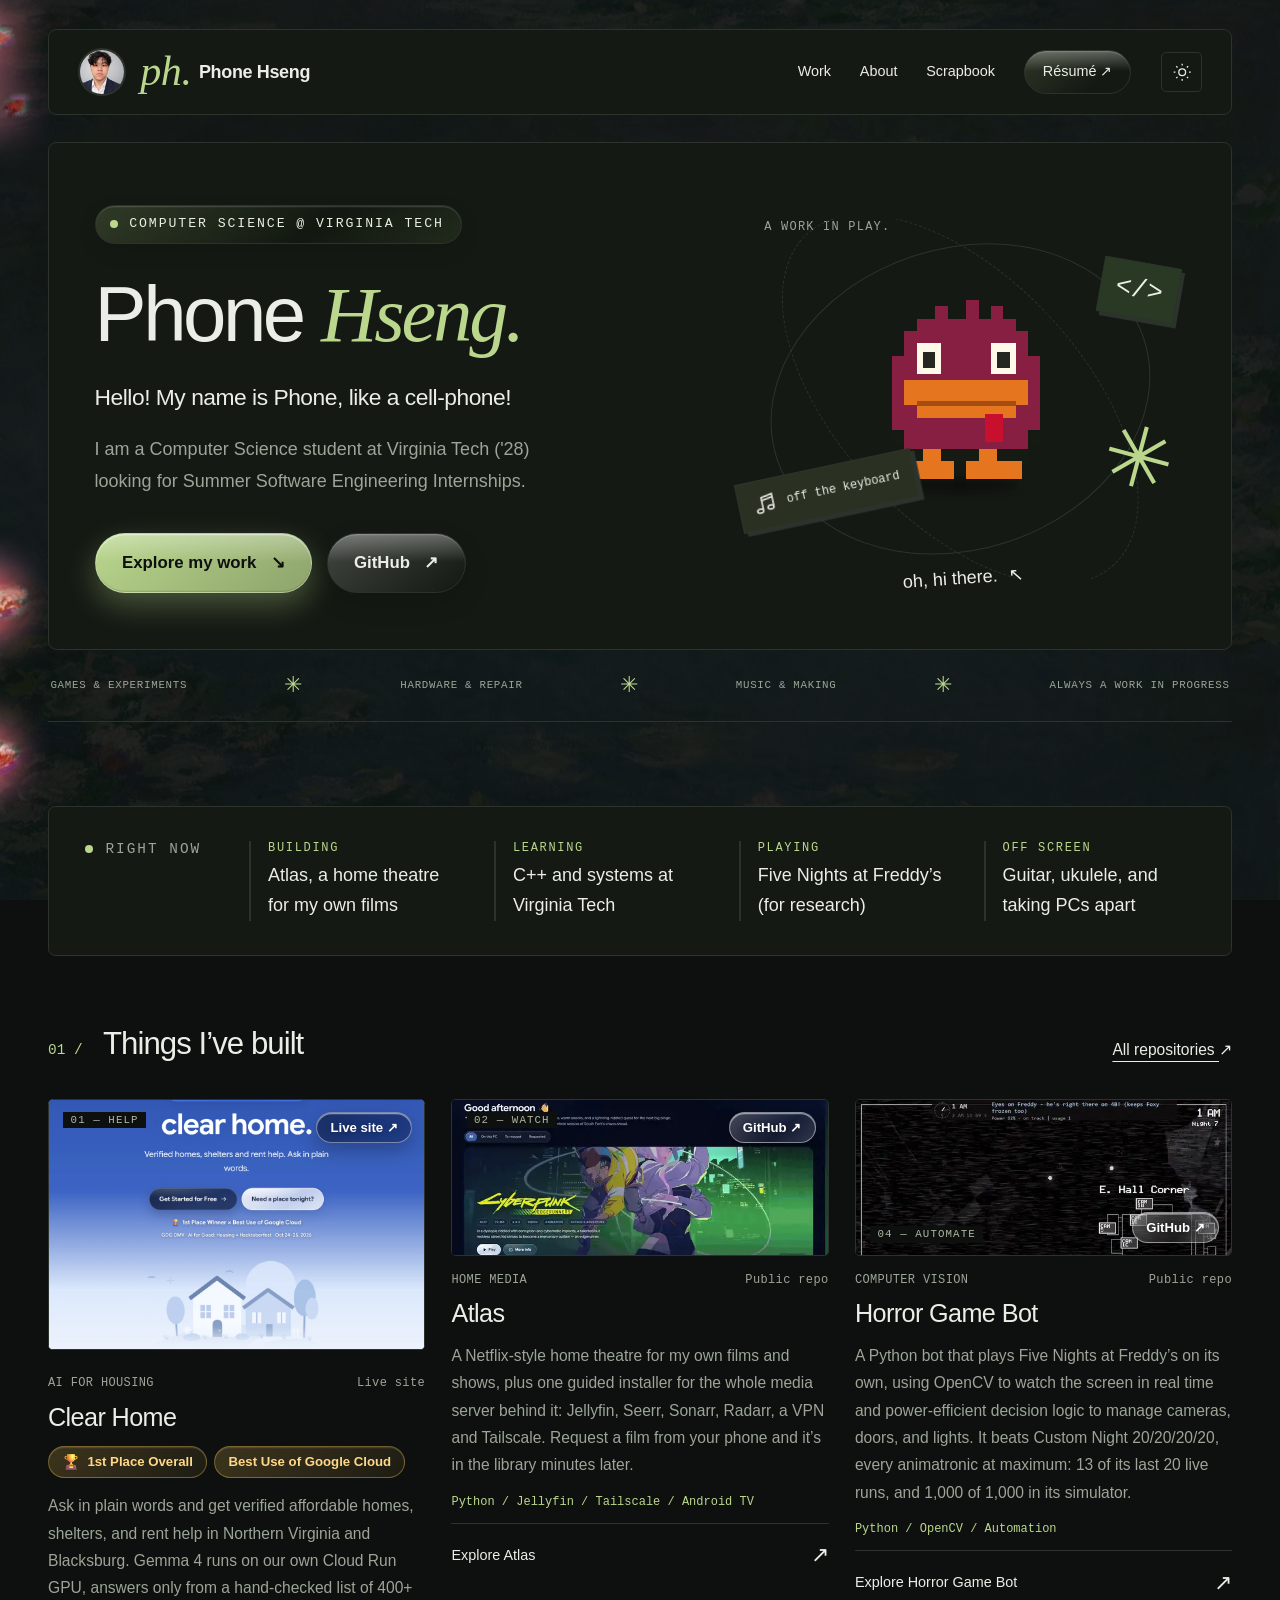
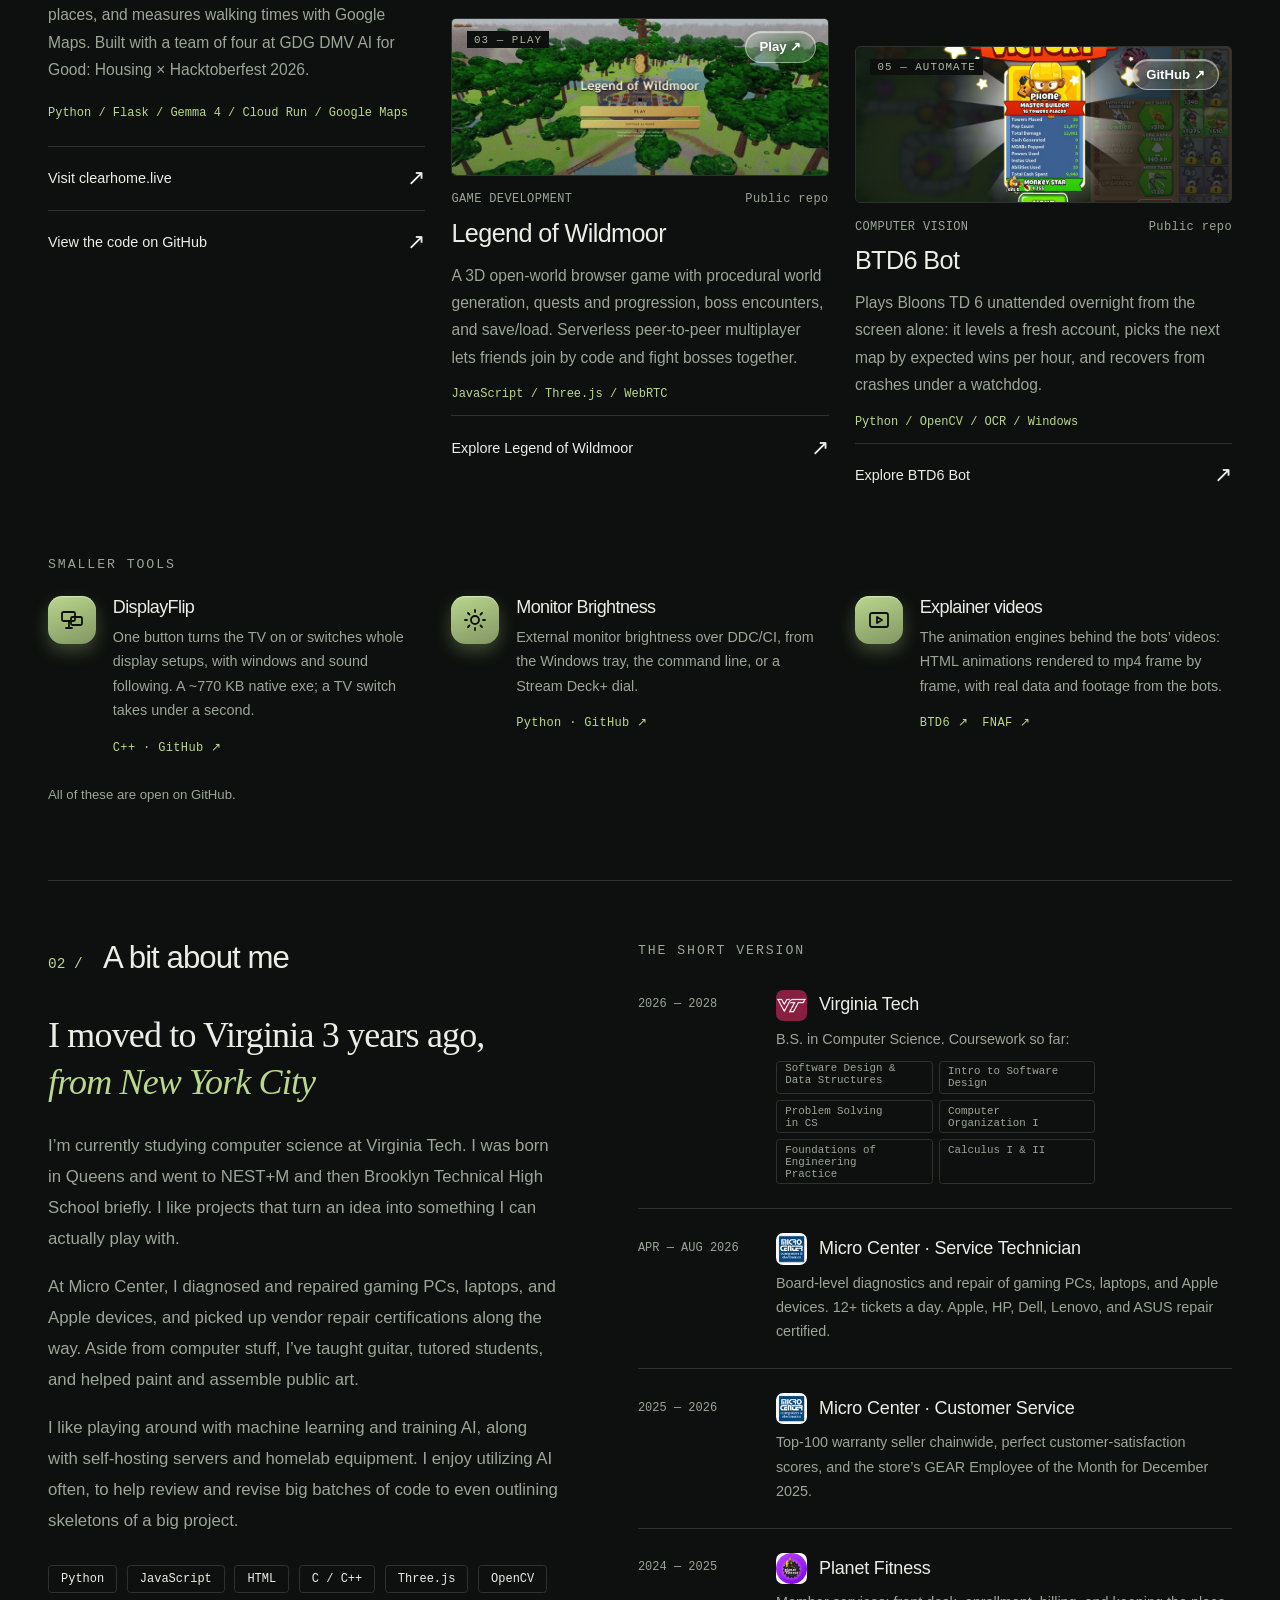
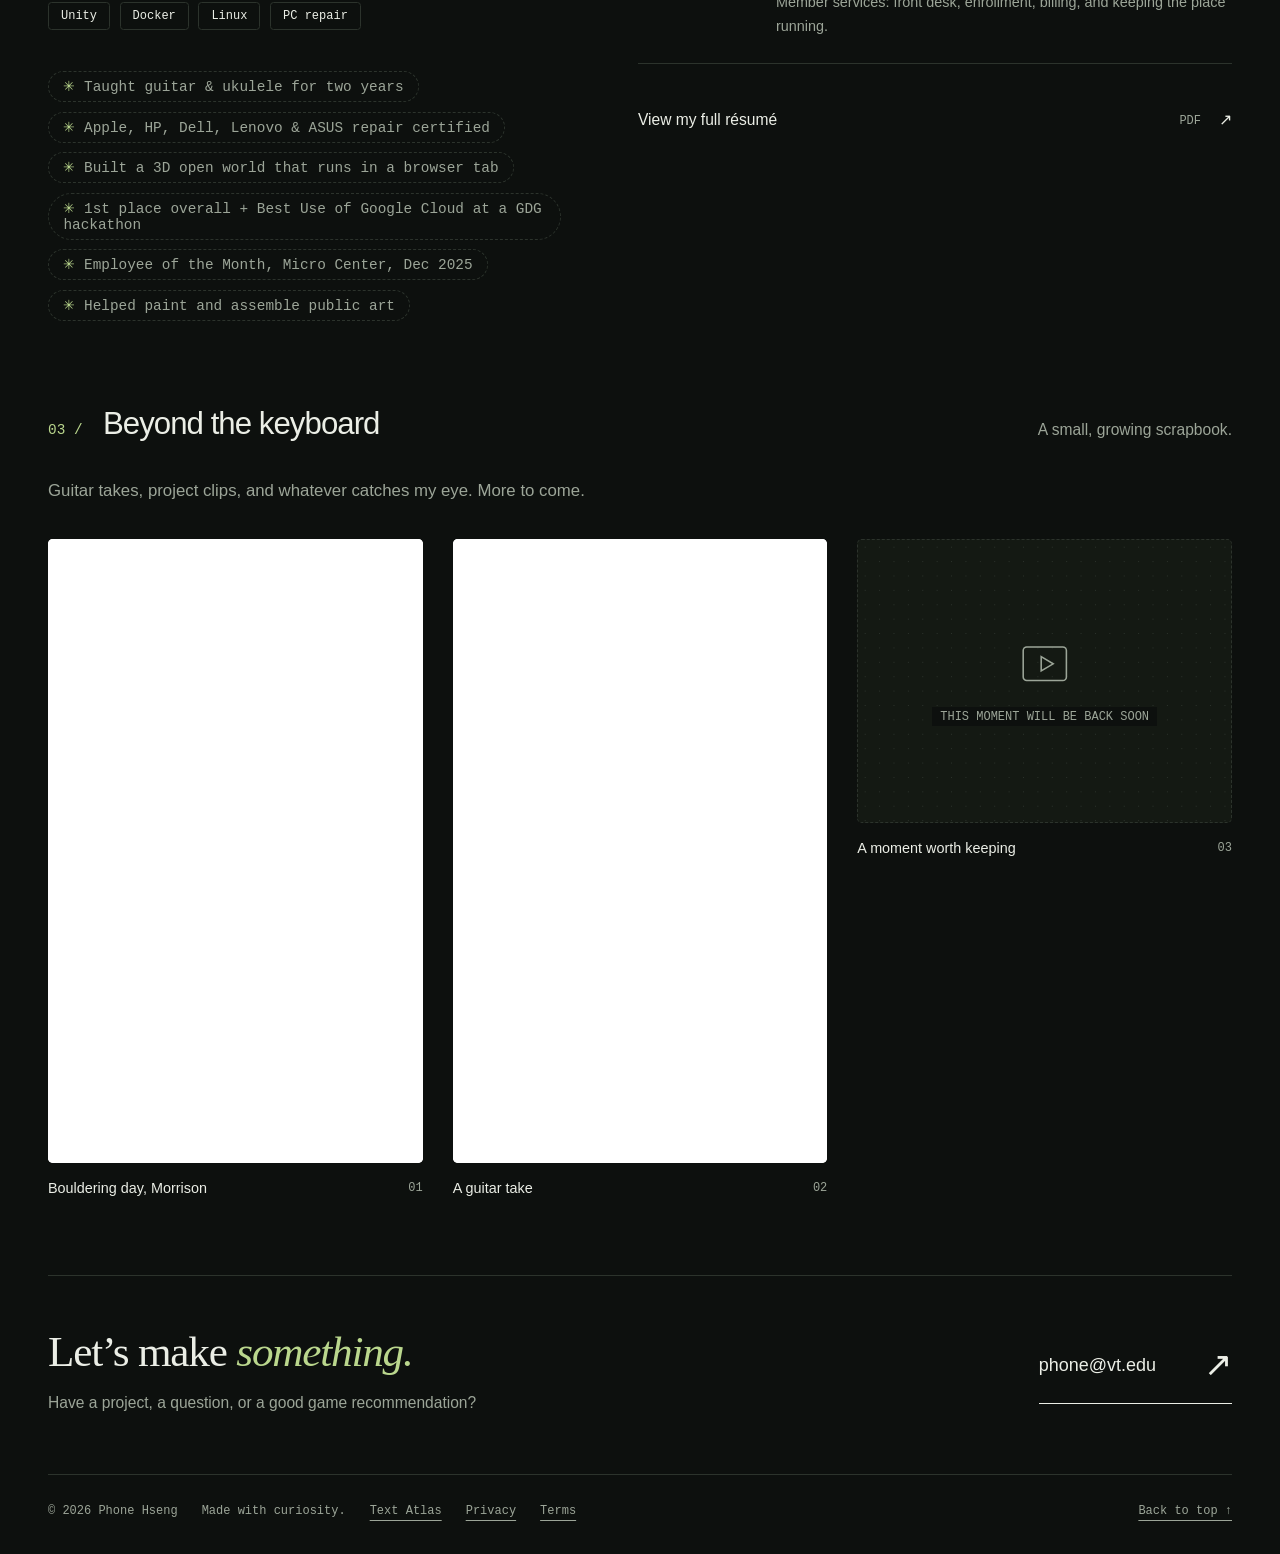
==== commit 23f16d22: "Monet background back to its original scale: the painting is sized exactly to cover the screen again" ====
--- a/index.html
+++ b/index.html
@@ -792,8 +792,19 @@
        lily that breathes slowly, and the lilies themselves, brighter than the water. The script lets the whole pond
        drift a little as the page scrolls. ---------- */
     body { position: relative; isolation: isolate; }
-    .pond { position: fixed; inset: -70px 0; z-index: -1; pointer-events: none; will-change: transform; }
-    .pond > span { position: absolute; inset: 0; background-position: center; background-size: cover; background-repeat: no-repeat; }
+    .pond { position: fixed; inset: 0; z-index: -1; pointer-events: none; overflow: hidden; }
+    /* the painting at exactly "cover" size for the screen (the same scale as a plain full-screen background) and
+       centred; the script drifts it up and down only within the part already hidden above and below the screen */
+    .pond-art {
+      position: absolute;
+      left: 50%;
+      top: 50%;
+      width: max(100vw, calc(100vh * 1400 / 1344));
+      aspect-ratio: 1400 / 1344;
+      transform: translate(-50%, -50%);
+      will-change: transform;
+    }
+    .pond-art > span { position: absolute; inset: 0; background-size: 100% 100%; background-repeat: no-repeat; }
     .pond-water { background-image: url('water-lilies.jpg'); opacity: .1; filter: saturate(.85); }
     .pond-glow { background-image: url('water-lilies-glow.webp'); opacity: .7; animation: lily-glow 5.2s ease-in-out infinite; }
     .pond-blooms { background-image: url('water-lilies-blooms.webp'); opacity: .92; animation: lily-bloom 5.2s ease-in-out infinite; }
@@ -874,7 +885,7 @@
 <body>
   <a class="skip" href="#main">Skip to content</a>
   <!-- the faint Monet behind everything (styles under "a faint Monet behind the page") -->
-  <div class="pond" aria-hidden="true"><span class="pond-water"></span><span class="pond-glow"></span><span class="pond-blooms"></span></div>
+  <div class="pond" aria-hidden="true"><div class="pond-art"><span class="pond-water"></span><span class="pond-glow"></span><span class="pond-blooms"></span></div></div>
 
   <div class="wrap">
 
@@ -1619,16 +1630,18 @@
 
     // ---------- the pond behind the page ----------
 
-    // the painting drifts up a little as you scroll down, about 90 px from the top of the page to the bottom
+    // the painting drifts up a little as you scroll down (up to 90 px from the top of the page to the bottom), only
+    // within the part of it already hidden above and below the screen, so it never has to be zoomed in to make room
     function wirePond() {
-      const pond = document.querySelector('.pond');
-      if (!pond || window.matchMedia('(prefers-reduced-motion: reduce)').matches) return;
+      const art = document.querySelector('.pond-art');
+      if (!art || window.matchMedia('(prefers-reduced-motion: reduce)').matches) return;
       let frame = 0;
       const update = () => {
         frame = 0;
+        const reach = Math.min(45, Math.max(0, (art.offsetHeight - window.innerHeight) / 2));
         const room = Math.max(1, document.documentElement.scrollHeight - window.innerHeight);
         const progress = Math.min(1, Math.max(0, window.scrollY / room));
-        pond.style.transform = 'translate3d(0, ' + (45 - progress * 90).toFixed(1) + 'px, 0)';
+        art.style.transform = 'translate(-50%, calc(-50% + ' + (reach - progress * 2 * reach).toFixed(1) + 'px))';
       };
       const soon = () => { if (!frame) frame = requestAnimationFrame(update); };
       window.addEventListener('scroll', soon, { passive: true });
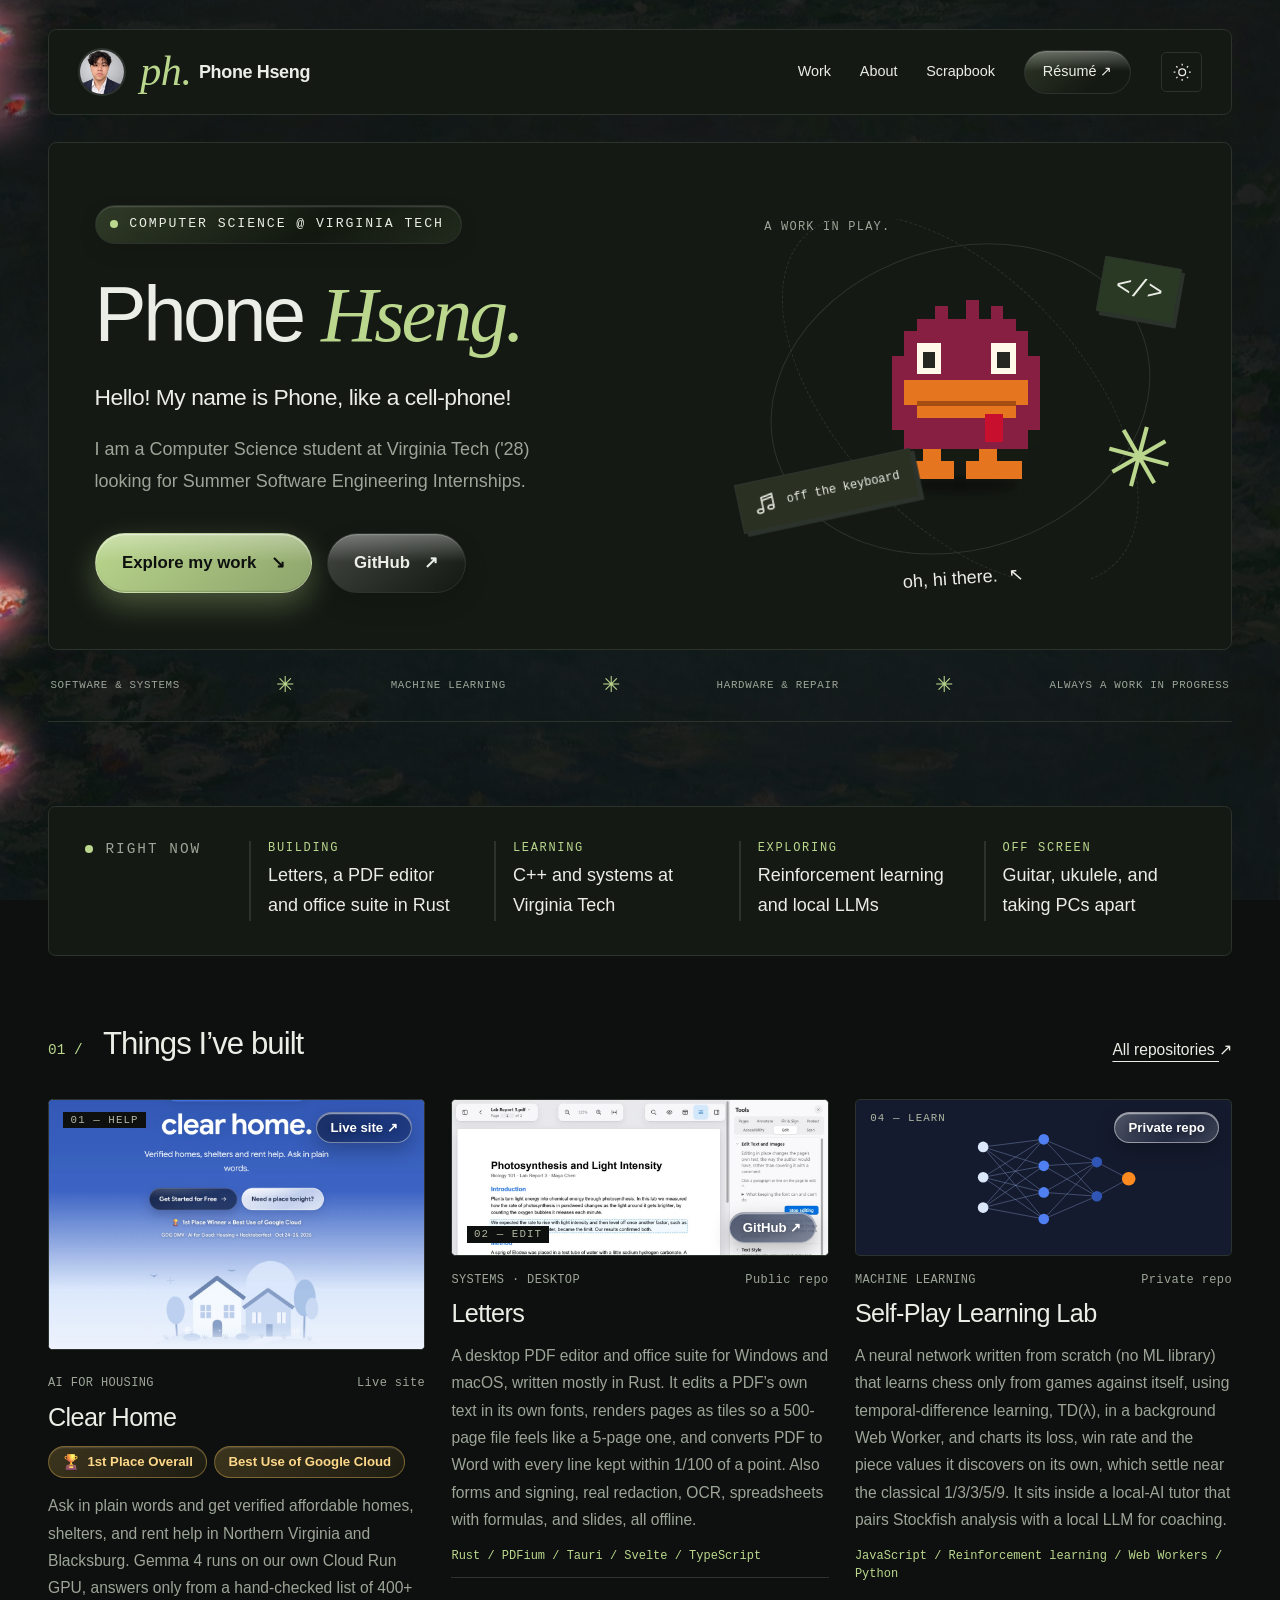
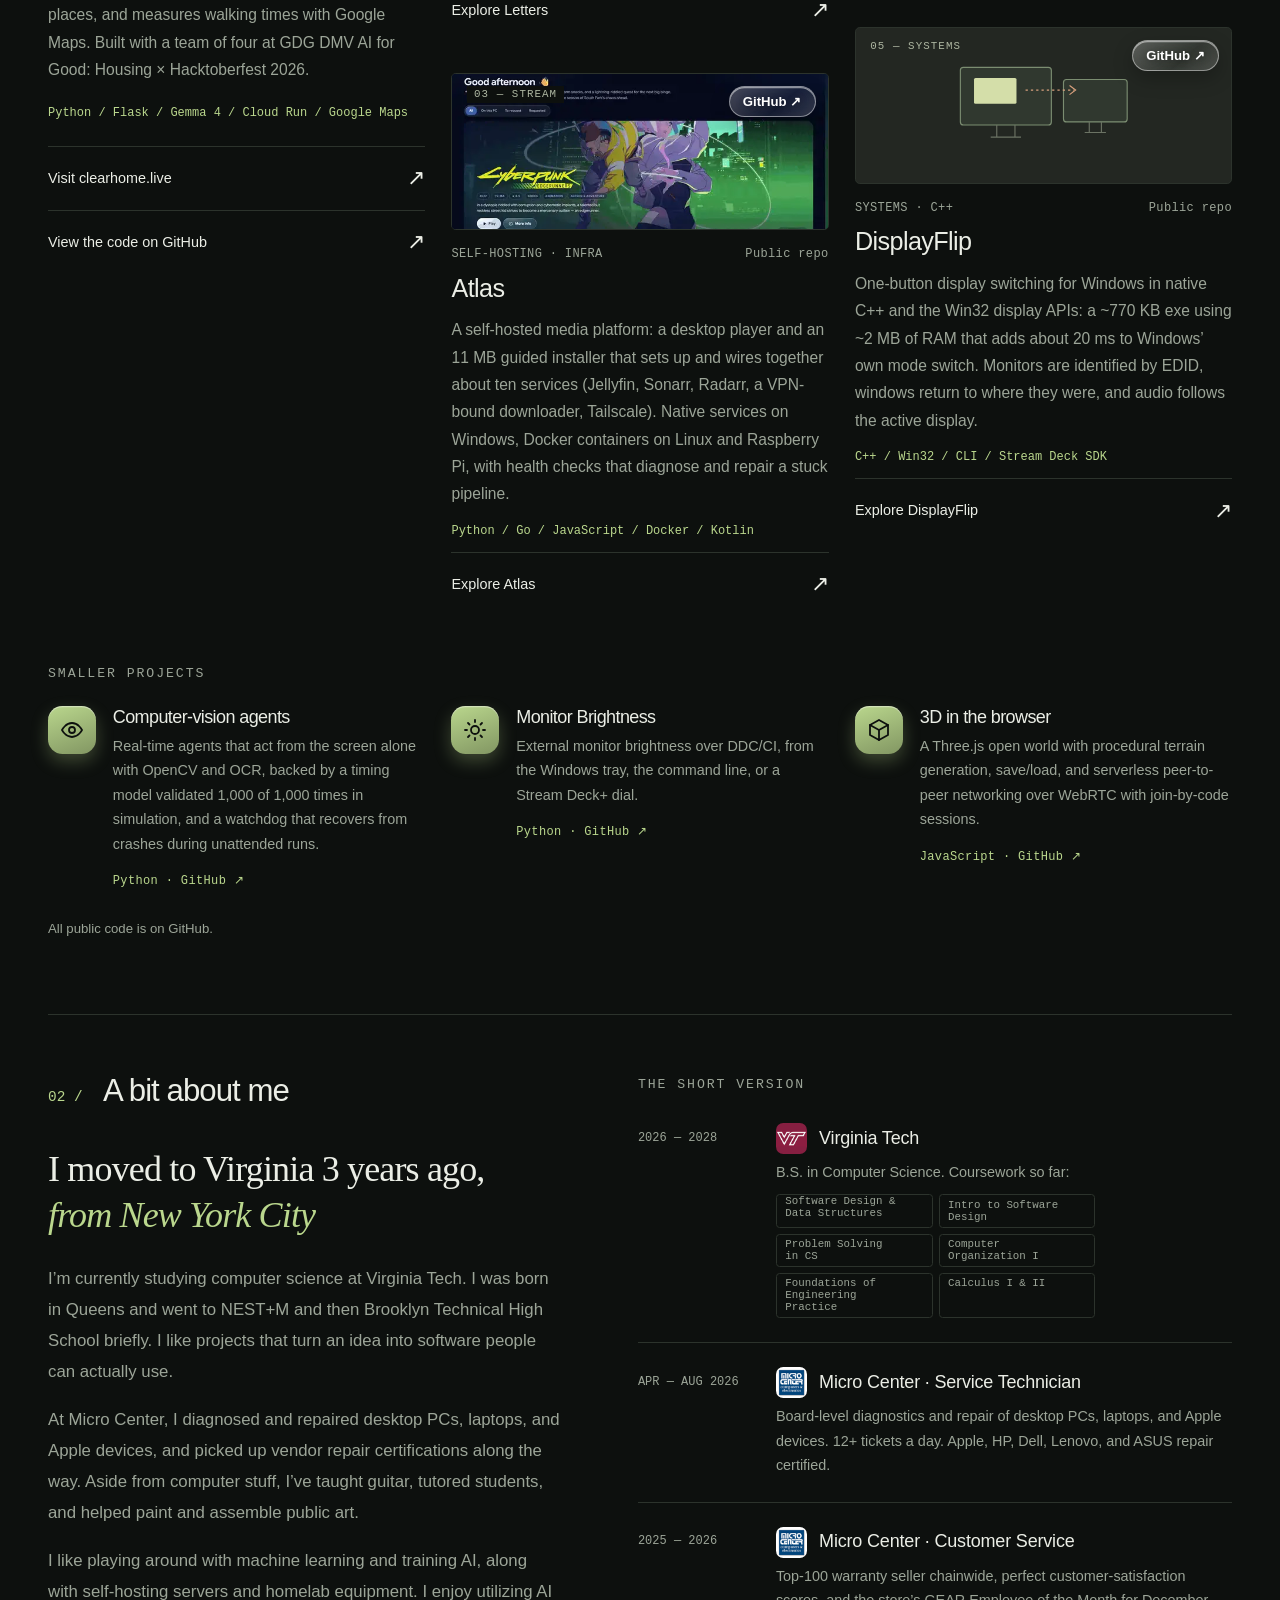
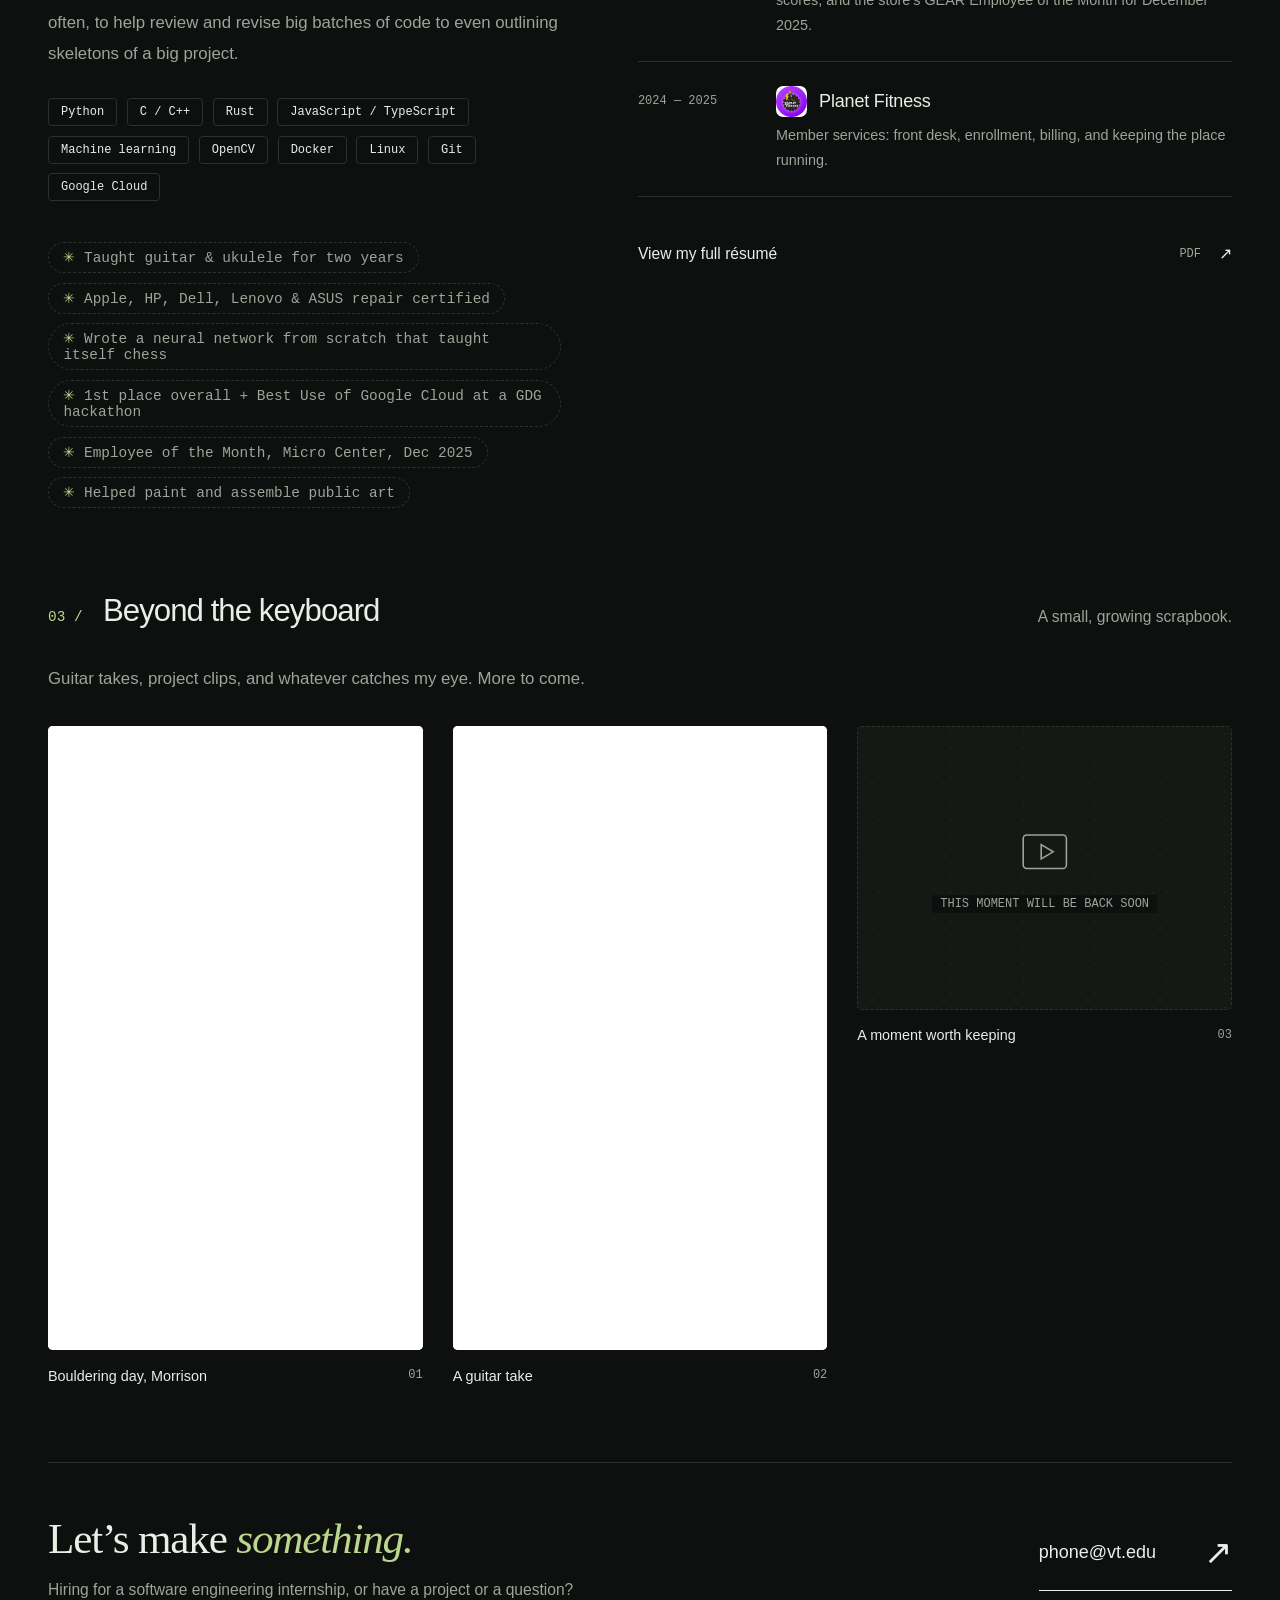
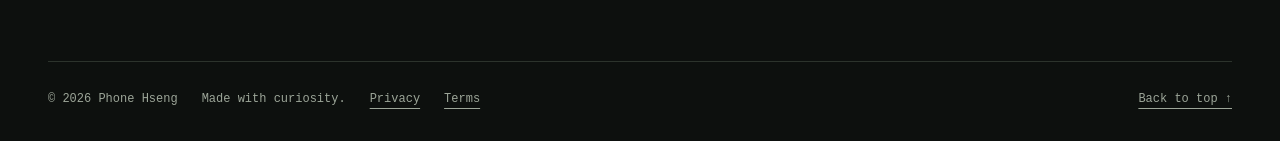
==== commit cdc179ff: "Software engineering focus: Letters, a self-play learning lab and DisplayFlip join Clear Home and At" ====
--- a/index.html
+++ b/index.html
@@ -4,14 +4,14 @@
   <meta charset="UTF-8">
   <meta name="viewport" content="width=device-width, initial-scale=1">
   <meta name="theme-color" content="#0d100e">
-  <meta name="description" content="Phone Hseng — computer science student at Virginia Tech who builds browser games, automates things in Python, fixes PCs, and plays guitar.">
+  <meta name="description" content="Phone Hseng — computer science student at Virginia Tech building desktop software in Rust and C++, machine learning projects, and self-hosted systems. Seeking software engineering internships.">
   <title>Phone Hseng — Coding and building</title>
   <link rel="icon" type="image/png" data-asset="avatar">
   <!-- link previews (iMessage, Discord, LinkedIn...): a big picture of the top of this page -->
   <meta property="og:type" content="website">
   <meta property="og:site_name" content="Phone Hseng">
   <meta property="og:title" content="Phone Hseng">
-  <meta property="og:description" content="Computer science at Virginia Tech. Clear Home won 1st place overall and Best Use of Google Cloud; also Atlas, game-playing bots, a 3D browser game and Windows tools.">
+  <meta property="og:description" content="Computer science at Virginia Tech. Clear Home won 1st place overall and Best Use of Google Cloud; also Letters, a Rust PDF editor, a from-scratch reinforcement learning lab, and systems tools in C++.">
   <meta property="og:url" content="https://phonehseng.com/">
   <meta property="og:image" content="https://phonehseng.com/og-image.jpg?v=3">
   <meta property="og:image:width" content="1200">
@@ -728,6 +728,8 @@
     }
     .project-art-link:hover .art-chip { background: linear-gradient(140deg, rgba(255, 255, 255, .4), rgba(255, 255, 255, .16) 60%, rgba(255, 255, 255, .28)); }
     .art-media { background: #151b2e; }
+    .art-doc { background: #e6e9ef; }
+    .art-ml { background: #151b2e; }
     /* the FNAF demo's HUD (the bot's narration, the hour and night) runs along the top of the frame: keep the top in
        view when the tile crops the picture, and move this tile's labels to the bottom corners so they don't cover it */
     .hud-top .project-shot { object-position: 50% 0; }
@@ -970,9 +972,9 @@
       </div>
 
       <div class="ticker" aria-label="Interests">
-        <span>Games & experiments</span><i aria-hidden="true">✳</i>
-        <span>Hardware & repair</span><i aria-hidden="true">✳</i>
-        <span>Music & making</span><i class="ticker-extra" aria-hidden="true">✳</i>
+        <span>Software & systems</span><i aria-hidden="true">✳</i>
+        <span>Machine learning</span><i aria-hidden="true">✳</i>
+        <span>Hardware & repair</span><i class="ticker-extra" aria-hidden="true">✳</i>
         <span class="ticker-extra">Always a work in progress</span>
       </div>
 
@@ -1024,9 +1026,31 @@
           <article class="project project-stack">
             <!-- two projects share this tile, one above the other -->
             <div class="stack-item">
+            <a class="project-art-link" href="https://github.com/phonehseng/Letters" target="_blank" rel="noopener noreferrer" aria-label="Open Letters on GitHub">
+            <div class="project-art art-doc hud-top" data-shot="letters" data-clip="letters-demo.mp4" role="img" aria-label="Letters opening a lab report, finding a word, and adding a sentence to a paragraph in the page's own font">
+              <span class="art-corner">02 — EDIT</span>
+              <span class="art-chip on-light">GitHub ↗</span>
+              <svg viewBox="0 0 300 180" fill="none" aria-hidden="true">
+                <rect x="70" y="24" width="120" height="140" rx="3" fill="#ffffff" stroke="#b9c3d3" stroke-width="1.5"/>
+                <path d="M84 44H160M84 58H176M84 70H170M84 82H150" stroke="#2c4fa3" stroke-width="3"/>
+                <path d="M84 98H176M84 110H166M84 122H172" stroke="#c2cbda" stroke-width="3"/>
+                <rect x="204" y="24" width="56" height="140" rx="3" fill="#f7f9fd" stroke="#b9c3d3" stroke-width="1.5"/>
+                <path d="M214 42H250M214 60H244M214 78H248" stroke="#9fb0cf" stroke-width="3"/>
+              </svg>
+            </div>
+            </a>
+            <div class="project-meta"><span>SYSTEMS · DESKTOP</span><span>Public repo</span></div>
+            <h3>Letters</h3>
+            <p>A desktop PDF editor and office suite for Windows and macOS, written mostly in Rust. It edits a PDF’s own text in its own fonts, renders pages as tiles so a 500-page file feels like a 5-page one, and converts PDF to Word with every line kept within 1/100 of a point. Also forms and signing, real redaction, OCR, spreadsheets with formulas, and slides, all offline.</p>
+            <p class="project-tags">Rust / PDFium / Tauri / Svelte / TypeScript</p>
+            <a class="project-link" href="https://github.com/phonehseng/Letters" target="_blank" rel="noopener noreferrer">
+              <span>Explore Letters</span><span class="arrow" aria-hidden="true">↗</span>
+            </a>
+            </div>
+            <div class="stack-item">
             <a class="project-art-link" href="https://github.com/phonehseng/atlas" target="_blank" rel="noopener noreferrer" aria-label="Open Atlas on GitHub">
             <div class="project-art art-media" data-shot="atlas" data-clip="atlas-demo.webp" role="img" aria-label="Atlas: browsing Home, a poster preview, and a title page opening">
-              <span class="art-corner">02 — WATCH</span>
+              <span class="art-corner">03 — STREAM</span>
               <span class="art-chip">GitHub ↗</span>
               <svg viewBox="0 0 300 180" fill="none" aria-hidden="true">
                 <rect x="58" y="62" width="40" height="62" rx="4" fill="#2f55b5"/><rect x="106" y="62" width="40" height="62" rx="4" fill="#4f7ff0"/>
@@ -1035,107 +1059,74 @@
               </svg>
             </div>
             </a>
-            <div class="project-meta"><span>HOME MEDIA</span><span>Public repo</span></div>
+            <div class="project-meta"><span>SELF-HOSTING · INFRA</span><span>Public repo</span></div>
             <h3>Atlas</h3>
-            <p>A Netflix-style home theatre for my own films and shows, plus one guided installer for the whole media server behind it: Jellyfin, Seerr, Sonarr, Radarr, a VPN and Tailscale. Request a film from your phone and it’s in the library minutes later.</p>
-            <p class="project-tags">Python / Jellyfin / Tailscale / Android TV</p>
+            <p>A self-hosted media platform: a desktop player and an 11 MB guided installer that sets up and wires together about ten services (Jellyfin, Sonarr, Radarr, a VPN-bound downloader, Tailscale). Native services on Windows, Docker containers on Linux and Raspberry Pi, with health checks that diagnose and repair a stuck pipeline.</p>
+            <p class="project-tags">Python / Go / JavaScript / Docker / Kotlin</p>
             <a class="project-link" href="https://github.com/phonehseng/atlas" target="_blank" rel="noopener noreferrer">
               <span>Explore Atlas</span><span class="arrow" aria-hidden="true">↗</span>
             </a>
             </div>
+          </article>
+
+          <article class="project project-stack">
+            <!-- two projects share this tile, one above the other -->
             <div class="stack-item">
-            <!-- the sketch stays as a fallback, the screenshot from the assets block is placed over it -->
-            <!-- the game itself lives on this site, so the clip opens it rather than the repo -->
-            <a class="project-art-link" href="https://phonehseng.com/legend-of-wildmoor/" target="_blank" rel="noopener noreferrer" aria-label="Play Legend of Wildmoor">
-            <div class="project-art art-game" data-shot="wildmoor" data-clip="wildmoor.mp4" role="img" aria-label="Legend of Wildmoor title screen">
-              <span class="art-corner">03 — PLAY</span>
-              <span class="art-chip">Play ↗</span>
+            <div class="project-art art-ml" role="img" aria-label="A small neural network diagram feeding a value estimate">
+              <span class="art-corner">04 — LEARN</span>
+              <span class="art-chip">Private repo</span>
               <svg viewBox="0 0 300 180" fill="none" aria-hidden="true">
-                <path d="M20 147H280M50 147V137H108V147M169 147V121H230V147" stroke="#617159" stroke-width="1.5"/>
-                <path d="M41 78H108V84H41ZM121 103H167V109H121Z" fill="#859675"/>
-                <path d="M245 145V85Q245 76 254 76H269V145" fill="#bdcaa7" stroke="#617159" stroke-width="1.5"/>
-                <path d="M251 143V89H263V143" fill="#758365"/>
-                <path d="M71 137V129H66V116H72V108H87V116H94V129H88V137" fill="#b7422b"/>
-                <path d="M78 115H81V120H78M87 115H90V120H87" stroke="#fff9e9" stroke-width="2"/>
-                <path d="M184 65l5 7-5 7-5-7Z" fill="#b7422b"/>
-                <path d="M201 50l5 7-5 7-5-7Z" fill="#b7422b" opacity=".5"/>
-                <path d="M29 32H65M47 25V39M231 30H253M242 24V36" stroke="#b4c19e" stroke-width="1.3"/>
+                <g stroke="#7f95c9" stroke-width="1" opacity=".55">
+                  <path d="M70 50L150 40M70 50L150 75M70 50L150 110M70 50L150 145M70 90L150 40M70 90L150 75M70 90L150 110M70 90L150 145M70 130L150 40M70 130L150 75M70 130L150 110M70 130L150 145"/>
+                  <path d="M150 40L220 70M150 75L220 70M150 110L220 70M150 145L220 70M150 40L220 115M150 75L220 115M150 110L220 115M150 145L220 115"/>
+                  <path d="M220 70L262 92M220 115L262 92"/>
+                </g>
+                <g fill="#dbe8fc"><circle cx="70" cy="50" r="7"/><circle cx="70" cy="90" r="7"/><circle cx="70" cy="130" r="7"/></g>
+                <g fill="#4f7ff0"><circle cx="150" cy="40" r="7"/><circle cx="150" cy="75" r="7"/><circle cx="150" cy="110" r="7"/><circle cx="150" cy="145" r="7"/></g>
+                <g fill="#2f55b5"><circle cx="220" cy="70" r="7"/><circle cx="220" cy="115" r="7"/></g>
+                <circle cx="262" cy="92" r="9" fill="#ff8a1f"/>
+              </svg>
+            </div>
+            <div class="project-meta"><span>MACHINE LEARNING</span><span>Private repo</span></div>
+            <h3>Self-Play Learning Lab</h3>
+            <p>A neural network written from scratch (no ML library) that learns chess only from games against itself, using temporal-difference learning, TD(λ), in a background Web Worker, and charts its loss, win rate and the piece values it discovers on its own, which settle near the classical 1/3/3/5/9. It sits inside a local-AI tutor that pairs Stockfish analysis with a local LLM for coaching.</p>
+            <p class="project-tags">JavaScript / Reinforcement learning / Web Workers / Python</p>
+            </div>
+            <div class="stack-item">
+            <a class="project-art-link" href="https://github.com/phonehseng/DisplayFlip" target="_blank" rel="noopener noreferrer" aria-label="Open DisplayFlip on GitHub">
+            <div class="project-art art-bot" role="img" aria-label="Two displays with a window moving between them">
+              <span class="art-corner">05 — SYSTEMS</span>
+              <span class="art-chip">GitHub ↗</span>
+              <svg viewBox="0 0 300 180" fill="none" aria-hidden="true">
+                <rect x="40" y="40" width="120" height="76" rx="4" fill="#30382f" stroke="#7b8d71" stroke-width="1.5"/>
+                <rect x="176" y="56" width="84" height="56" rx="4" fill="#30382f" stroke="#7b8d71" stroke-width="1.5"/>
+                <path d="M88 116V132H112V116M80 132H120M210 112V126H226V112M204 126H232" stroke="#6b7364" stroke-width="1.5"/>
+                <rect x="58" y="54" width="56" height="34" rx="2" fill="#d4dea9"/>
+                <path d="M126 70H190" stroke="#d8a07d" stroke-width="1.5" stroke-dasharray="3 4"/>
+                <path d="M184 64l8 6-8 6" stroke="#d8a07d" stroke-width="1.5"/>
               </svg>
             </div>
             </a>
-            <div class="project-meta"><span>GAME DEVELOPMENT</span><span>Public repo</span></div>
-            <h3>Legend of Wildmoor</h3>
-            <p>A 3D open-world browser game with procedural world generation, quests and progression, boss encounters, and save/load. Serverless peer-to-peer multiplayer lets friends join by code and fight bosses together.</p>
-            <p class="project-tags">JavaScript / Three.js / WebRTC</p>
-            <a class="project-link" href="https://github.com/phonehseng/legend-of-wildmoor" target="_blank" rel="noopener noreferrer">
-              <span>Explore Legend of Wildmoor</span><span class="arrow" aria-hidden="true">↗</span>
+            <div class="project-meta"><span>SYSTEMS · C++</span><span>Public repo</span></div>
+            <h3>DisplayFlip</h3>
+            <p>One-button display switching for Windows in native C++ and the Win32 display APIs: a ~770 KB exe using ~2 MB of RAM that adds about 20 ms to Windows’ own mode switch. Monitors are identified by EDID, windows return to where they were, and audio follows the active display.</p>
+            <p class="project-tags">C++ / Win32 / CLI / Stream Deck SDK</p>
+            <a class="project-link" href="https://github.com/phonehseng/DisplayFlip" target="_blank" rel="noopener noreferrer">
+              <span>Explore DisplayFlip</span><span class="arrow" aria-hidden="true">↗</span>
             </a>
             </div>
           </article>
 
-          <article class="project project-stack">
-            <!-- two game-playing bots share this tile, one above the other -->
-            <div class="stack-item">
-            <a class="project-art-link" href="https://github.com/phonehseng/Fnaf-automations" target="_blank" rel="noopener noreferrer" aria-label="Open Horror Game Bot on GitHub">
-            <div class="project-art art-bot hud-top" data-shot="horrorBot" data-clip="horror-game-bot.webp" role="img" aria-label="The bot playing Custom Night 20/20/20/20, shutting a door just before an animatronic moves">
-              <span class="art-corner">04 — AUTOMATE</span>
-              <span class="art-chip">GitHub ↗</span>
-              <svg viewBox="0 0 300 180" fill="none" aria-hidden="true">
-                <rect x="46" y="28" width="208" height="120" rx="5" fill="#30382f"/>
-                <rect x="55" y="37" width="190" height="98" rx="1" stroke="#7b8d71"/>
-                <path d="M60 62H239M60 85H239M60 108H239" stroke="#7b8d71" opacity=".12"/>
-                <path d="M98 148V159H201V148M91 159H210" stroke="#6b7364" stroke-width="1.5"/>
-                <path d="M99 57H156V90H99ZM171 57H213V109H171ZM99 102H141V121H99Z" stroke="#9aaa88" stroke-width="1.5"/>
-                <path d="M156 74H171M120 90V102M141 110H171" stroke="#9aaa88" stroke-width="1.5"/>
-                <circle cx="118" cy="72" r="6" fill="#d4dea9"/>
-                <circle cx="118" cy="72" r="12" stroke="#d4dea9" stroke-dasharray="2 3"/>
-                <rect x="64" y="119" width="23" height="6" fill="#d4dea9"/>
-                <path d="M64 44H99" stroke="#aeb999"/>
-                <circle cx="234" cy="45" r="2" fill="#d8a07d"/>
-              </svg>
-            </div>
-            </a>
-            <div class="project-meta"><span>COMPUTER VISION</span><span>Public repo</span></div>
-            <h3>Horror Game Bot</h3>
-            <p>A Python bot that plays Five Nights at Freddy’s on its own, using OpenCV to watch the screen in real time and power-efficient decision logic to manage cameras, doors, and lights. It beats Custom Night 20/20/20/20, every animatronic at maximum: 13 of its last 20 live runs, and 1,000 of 1,000 in its simulator.</p>
-            <p class="project-tags">Python / OpenCV / Automation</p>
-            <a class="project-link" href="https://github.com/phonehseng/Fnaf-automations" target="_blank" rel="noopener noreferrer">
-              <span>Explore Horror Game Bot</span><span class="arrow" aria-hidden="true">↗</span>
-            </a>
-            </div>
-            <div class="stack-item">
-            <a class="project-art-link" href="https://github.com/phonehseng/btd6bot" target="_blank" rel="noopener noreferrer" aria-label="Open BTD6 Bot on GitHub">
-            <div class="project-art art-bot" data-shot="btd6bot" role="img" aria-label="Bloons TD 6 victory screen after a game the bot played">
-              <span class="art-corner">05 — AUTOMATE</span>
-              <span class="art-chip">GitHub ↗</span>
-              <svg viewBox="0 0 300 180" fill="none" aria-hidden="true">
-                <path d="M30 120C80 60 130 150 180 90S260 60 280 70" stroke="#7b8d71" stroke-width="10" opacity=".5"/>
-                <circle cx="110" cy="80" r="12" fill="#d4dea9"/>
-                <circle cx="200" cy="120" r="9" fill="#b7422b"/>
-                <circle cx="230" cy="80" r="9" fill="#d8a07d"/>
-              </svg>
-            </div>
-            </a>
-            <div class="project-meta"><span>COMPUTER VISION</span><span>Public repo</span></div>
-            <h3>BTD6 Bot</h3>
-            <p>Plays Bloons TD 6 unattended overnight from the screen alone: it levels a fresh account, picks the next map by expected wins per hour, and recovers from crashes under a watchdog.</p>
-            <p class="project-tags">Python / OpenCV / OCR / Windows</p>
-            <a class="project-link" href="https://github.com/phonehseng/btd6bot" target="_blank" rel="noopener noreferrer">
-              <span>Explore BTD6 Bot</span><span class="arrow" aria-hidden="true">↗</span>
-            </a>
-            </div>
-          </article>
-
         </div>
 
-        <p class="eyebrow muted tools-label">Smaller tools</p>
+        <p class="eyebrow muted tools-label">Smaller projects</p>
         <div class="tools">
           <article class="tool">
-            <span class="tool-icon" aria-hidden="true"><svg viewBox="0 0 24 24" fill="none" stroke="currentColor" stroke-width="1.8" stroke-linecap="round" stroke-linejoin="round"><rect x="2" y="4" width="13" height="9" rx="1.5"/><rect x="11" y="9" width="11" height="8" rx="1.5"/><path d="M6 20h6M9 13v7"/></svg></span>
+            <span class="tool-icon" aria-hidden="true"><svg viewBox="0 0 24 24" fill="none" stroke="currentColor" stroke-width="1.8" stroke-linecap="round" stroke-linejoin="round"><path d="M2 12s3.5-7 10-7 10 7 10 7-3.5 7-10 7S2 12 2 12Z"/><circle cx="12" cy="12" r="3"/></svg></span>
             <div>
-              <h3>DisplayFlip</h3>
-              <p>One button turns the TV on or switches whole display setups, with windows and sound following. A ~770 KB native exe; a TV switch takes under a second.</p>
-              <a href="https://github.com/phonehseng/DisplayFlip" target="_blank" rel="noopener noreferrer">C++ · GitHub ↗</a>
+              <h3>Computer-vision agents</h3>
+              <p>Real-time agents that act from the screen alone with OpenCV and OCR, backed by a timing model validated 1,000 of 1,000 times in simulation, and a watchdog that recovers from crashes during unattended runs.</p>
+              <a href="https://github.com/phonehseng/Fnaf-automations" target="_blank" rel="noopener noreferrer">Python · GitHub ↗</a>
             </div>
           </article>
           <article class="tool">
@@ -1147,16 +1138,16 @@
             </div>
           </article>
           <article class="tool">
-            <span class="tool-icon" aria-hidden="true"><svg viewBox="0 0 24 24" fill="none" stroke="currentColor" stroke-width="1.8" stroke-linejoin="round"><rect x="3" y="5" width="18" height="14" rx="2"/><path d="M10 9l5 3-5 3Z"/></svg></span>
+            <span class="tool-icon" aria-hidden="true"><svg viewBox="0 0 24 24" fill="none" stroke="currentColor" stroke-width="1.8" stroke-linecap="round" stroke-linejoin="round"><path d="M12 2l9 5v10l-9 5-9-5V7Z"/><path d="M3 7l9 5 9-5M12 12v10"/></svg></span>
             <div>
-              <h3>Explainer videos</h3>
-              <p>The animation engines behind the bots’ videos: HTML animations rendered to mp4 frame by frame, with real data and footage from the bots.</p>
-              <a href="https://github.com/phonehseng/btd6bot-video" target="_blank" rel="noopener noreferrer">BTD6 ↗</a><a href="https://github.com/phonehseng/fnaf-automations-videos" target="_blank" rel="noopener noreferrer">FNAF ↗</a>
+              <h3>3D in the browser</h3>
+              <p>A Three.js open world with procedural terrain generation, save/load, and serverless peer-to-peer networking over WebRTC with join-by-code sessions.</p>
+              <a href="https://github.com/phonehseng/legend-of-wildmoor" target="_blank" rel="noopener noreferrer">JavaScript · GitHub ↗</a>
             </div>
           </article>
         </div>
         <div class="project-note">
-          <span>All of these are open on GitHub.</span>
+          <span>All public code is on GitHub.</span>
         </div>
       </section>
 
@@ -1168,13 +1159,13 @@
           </div>
           <p class="about-title">I moved to Virginia 3 years ago,<br><em>from New York City</em></p>
           <div class="about-copy">
-            <p>I’m currently studying computer science at Virginia Tech. I was born in Queens and went to NEST+M and then Brooklyn Technical High School briefly. I like projects that turn an idea into something I can actually play with.</p>
-            <p>At Micro Center, I diagnosed and repaired gaming PCs, laptops, and Apple devices, and picked up vendor repair certifications along the way. Aside from computer stuff, I’ve taught guitar, tutored students, and helped paint and assemble public art.</p>
+            <p>I’m currently studying computer science at Virginia Tech. I was born in Queens and went to NEST+M and then Brooklyn Technical High School briefly. I like projects that turn an idea into software people can actually use.</p>
+            <p>At Micro Center, I diagnosed and repaired desktop PCs, laptops, and Apple devices, and picked up vendor repair certifications along the way. Aside from computer stuff, I’ve taught guitar, tutored students, and helped paint and assemble public art.</p>
             <p>I like playing around with machine learning and training AI, along with self-hosting servers and homelab equipment. I enjoy utilizing AI often, to help review and revise big batches of code to even outlining skeletons of a big project.</p>
           </div>
           <ul class="skills" aria-label="Skills">
-            <li>Python</li><li>JavaScript</li><li>HTML</li><li>C / C++</li><li>Three.js</li><li>OpenCV</li>
-            <li>Unity</li><li>Docker</li><li>Linux</li><li>PC repair</li>
+            <li>Python</li><li>C / C++</li><li>Rust</li><li>JavaScript / TypeScript</li><li>Machine learning</li><li>OpenCV</li>
+            <li>Docker</li><li>Linux</li><li>Git</li><li>Google Cloud</li>
           </ul>
           <!-- filled from the facts list in the script -->
           <ul class="facts" id="facts" aria-label="A few small facts"></ul>
@@ -1202,7 +1193,7 @@
               <time>APR — AUG 2026</time>
               <div>
                 <h3><img class="exp-logo" data-asset="logoMicroCenter" alt="">Micro Center · Service Technician</h3>
-                <p>Board-level diagnostics and repair of gaming PCs, laptops, and Apple devices. 12+ tickets a day. Apple, HP, Dell, Lenovo, and ASUS repair certified.</p>
+                <p>Board-level diagnostics and repair of desktop PCs, laptops, and Apple devices. 12+ tickets a day. Apple, HP, Dell, Lenovo, and ASUS repair certified.</p>
               </div>
             </li>
             <li>
@@ -1242,7 +1233,7 @@
       <section class="contact" aria-labelledby="contact-heading">
         <div>
           <h2 id="contact-heading">Let’s make <em>something.</em></h2>
-          <p>Have a project, a question, or a good game recommendation?</p>
+          <p>Hiring for a software engineering internship, or have a project or a question?</p>
         </div>
         <a class="contact-link" href="mailto:phone@vt.edu">phone@vt.edu <span class="arrow" aria-hidden="true">↗</span></a>
       </section>
@@ -1261,7 +1252,6 @@
       <div class="footer-left">
         <span>© <span id="year">2026</span> Phone Hseng</span>
         <span>Made with curiosity.</span>
-        <a href="/sms/">Text Atlas</a>
         <a href="/privacy/">Privacy</a>
         <a href="/terms/">Terms</a>
       </div>
@@ -1277,9 +1267,9 @@
 
     // the right now board under the hero
     const now = [
-      { label: 'Building',   text: 'Atlas, a home theatre for my own films' },
+      { label: 'Building',   text: 'Letters, a PDF editor and office suite in Rust' },
       { label: 'Learning',   text: 'C++ and systems at Virginia Tech' },
-      { label: 'Playing',    text: 'Five Nights at Freddy’s (for research)' },
+      { label: 'Exploring',  text: 'Reinforcement learning and local LLMs' },
       { label: 'Off screen', text: 'Guitar, ukulele, and taking PCs apart' }
     ];
 
@@ -1287,7 +1277,7 @@
     const facts = [
       'Taught guitar & ukulele for two years',
       'Apple, HP, Dell, Lenovo & ASUS repair certified',
-      'Built a 3D open world that runs in a browser tab',
+      'Wrote a neural network from scratch that taught itself chess',
       '1st place overall + Best Use of Google Cloud at a GDG hackathon',
       'Employee of the Month, Micro Center, Dec 2025',
       'Helped paint and assemble public art'
@@ -1818,7 +1808,8 @@
         horrorBot: 'horror-game-bot.jpg',
         clearHome: 'clear-home-hd.jpg',
         atlas: 'atlas-demo.jpg',
-        btd6bot: 'btd6bot.jpg'
+        btd6bot: 'btd6bot.jpg',
+        letters: 'letters-demo.jpg'
       }
     };
   </script>
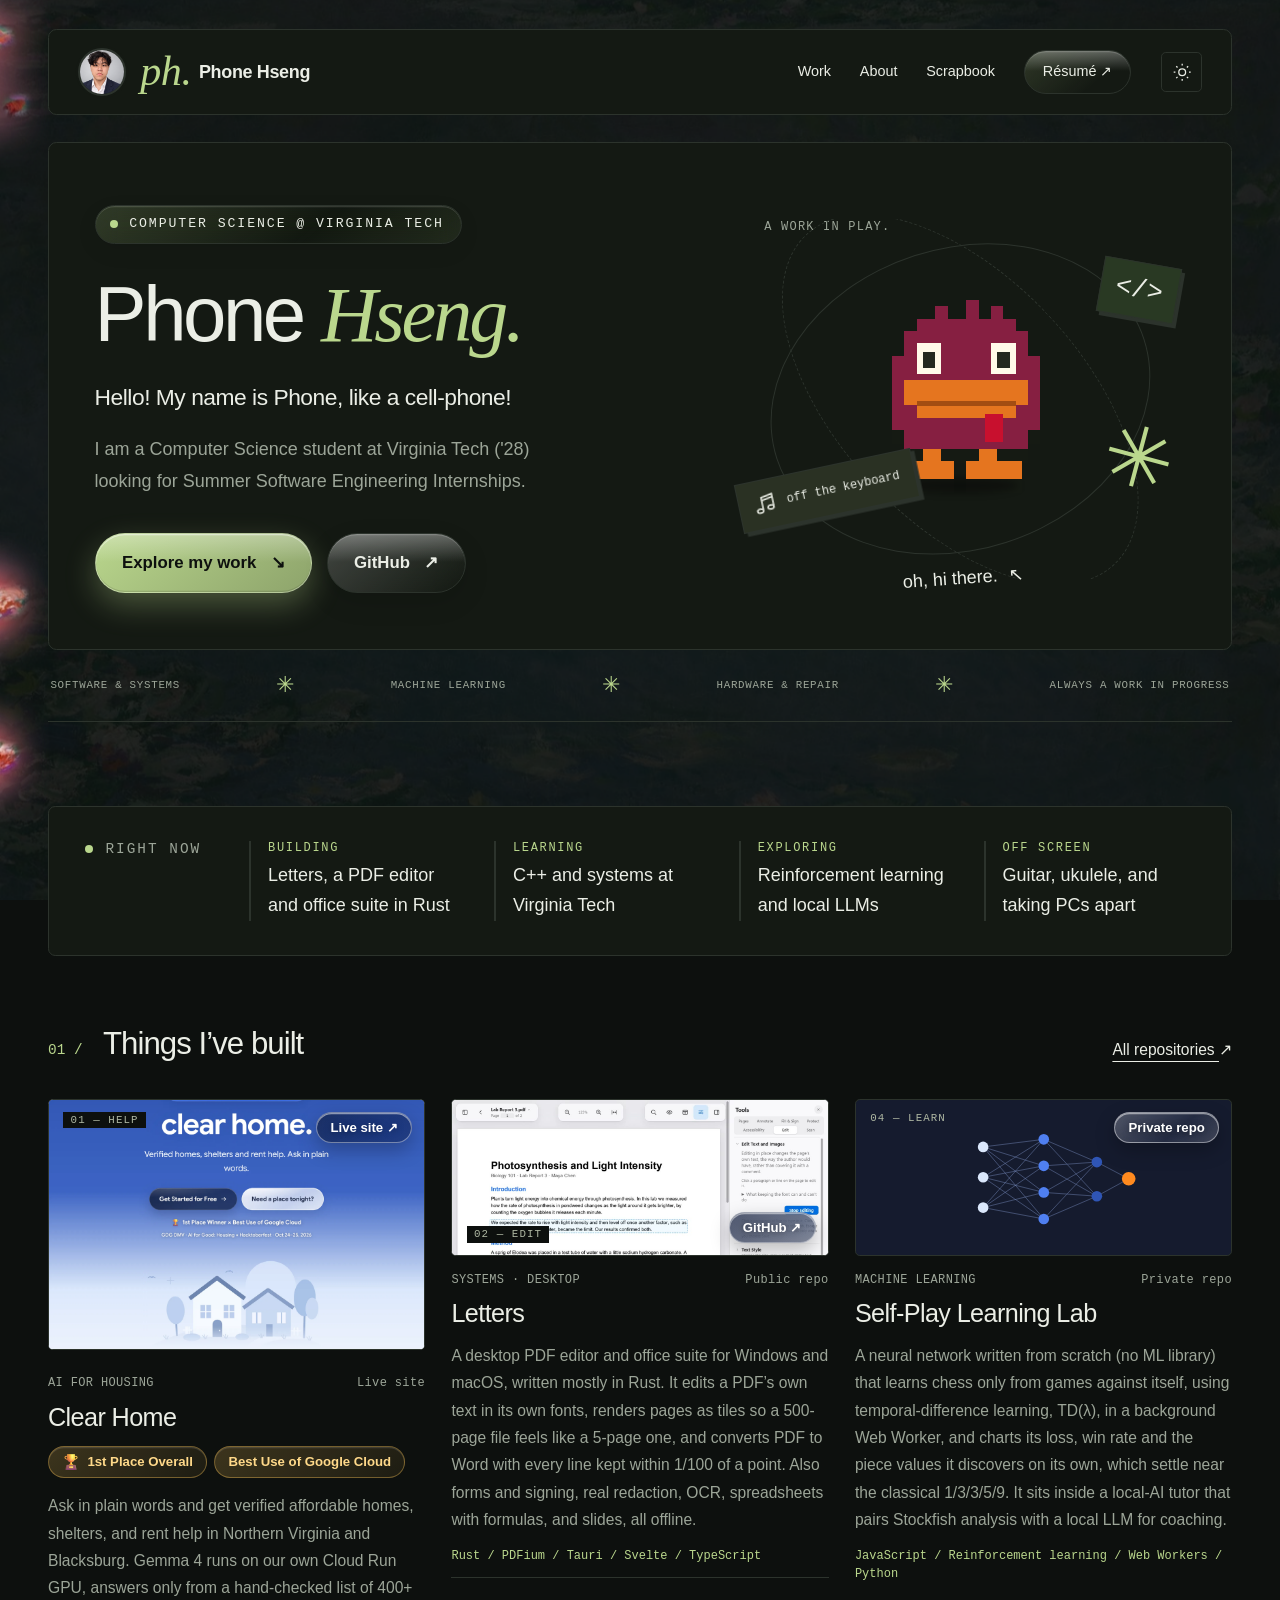
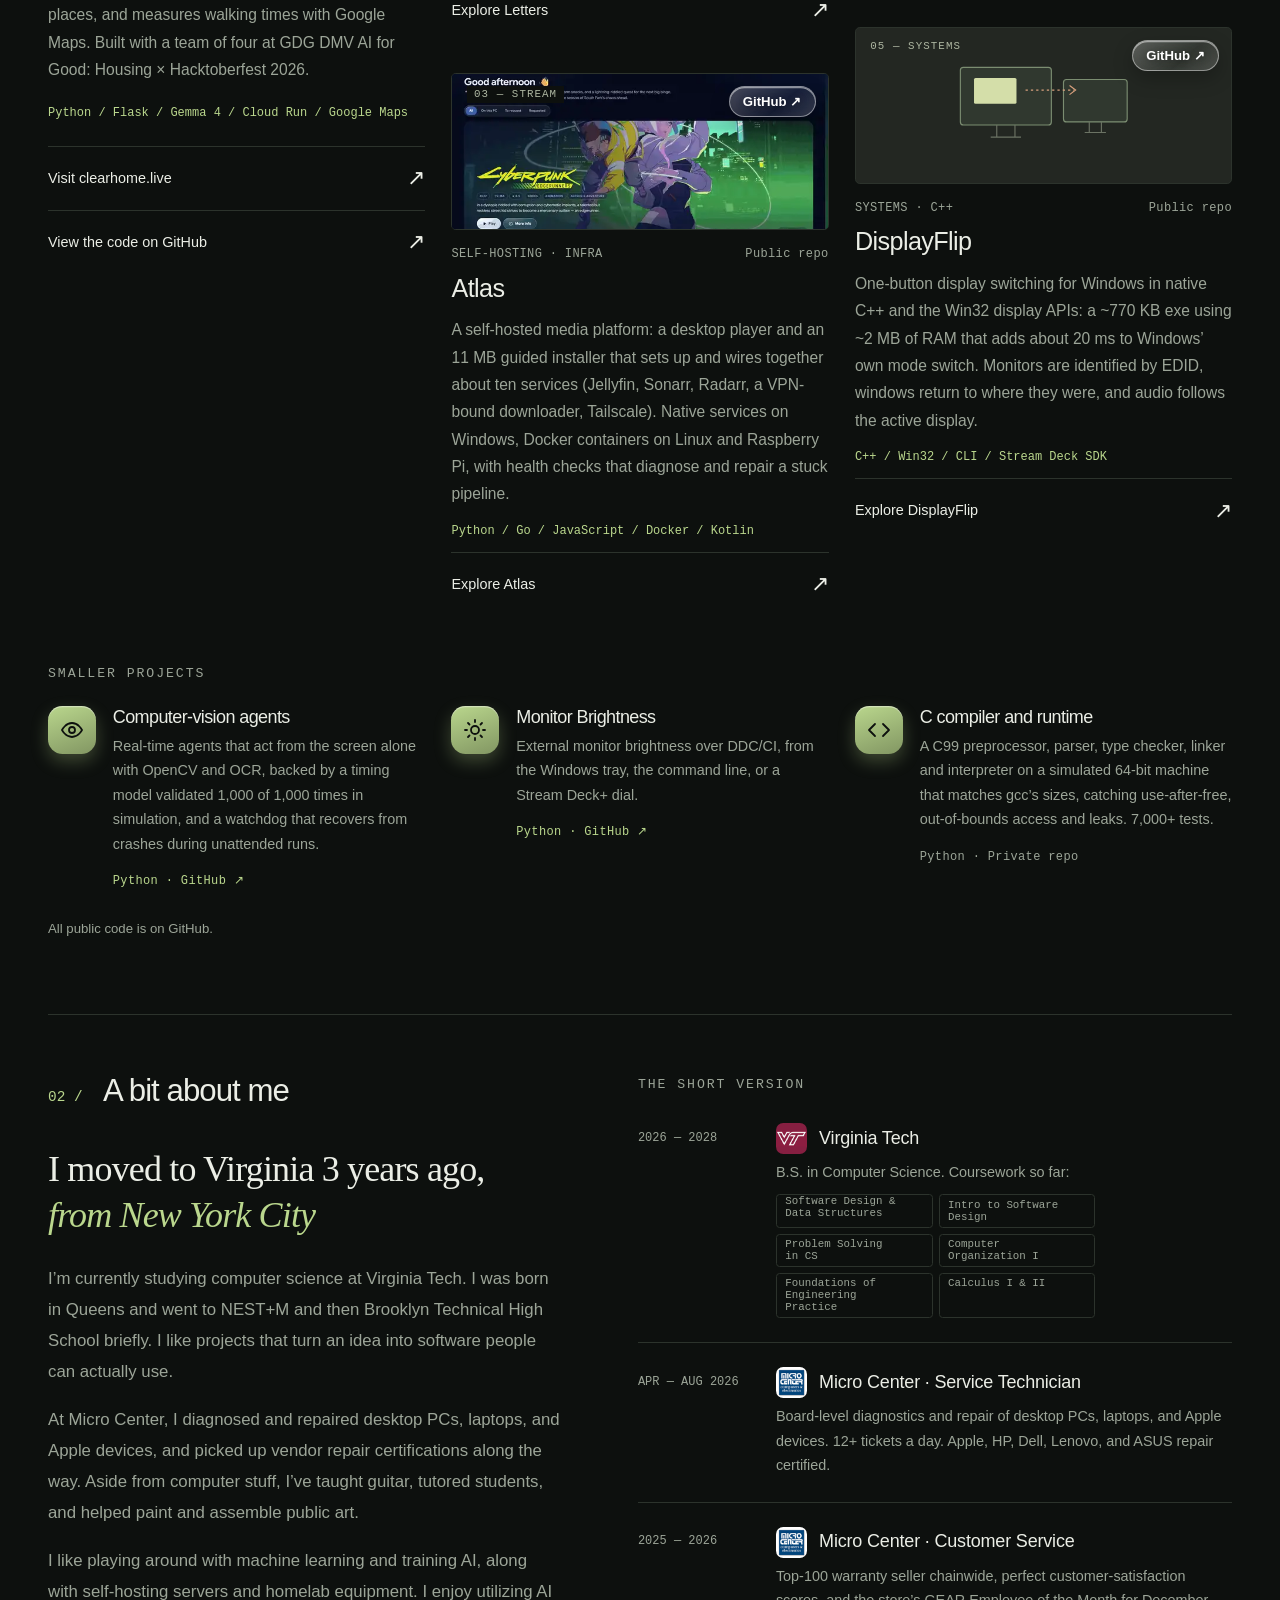
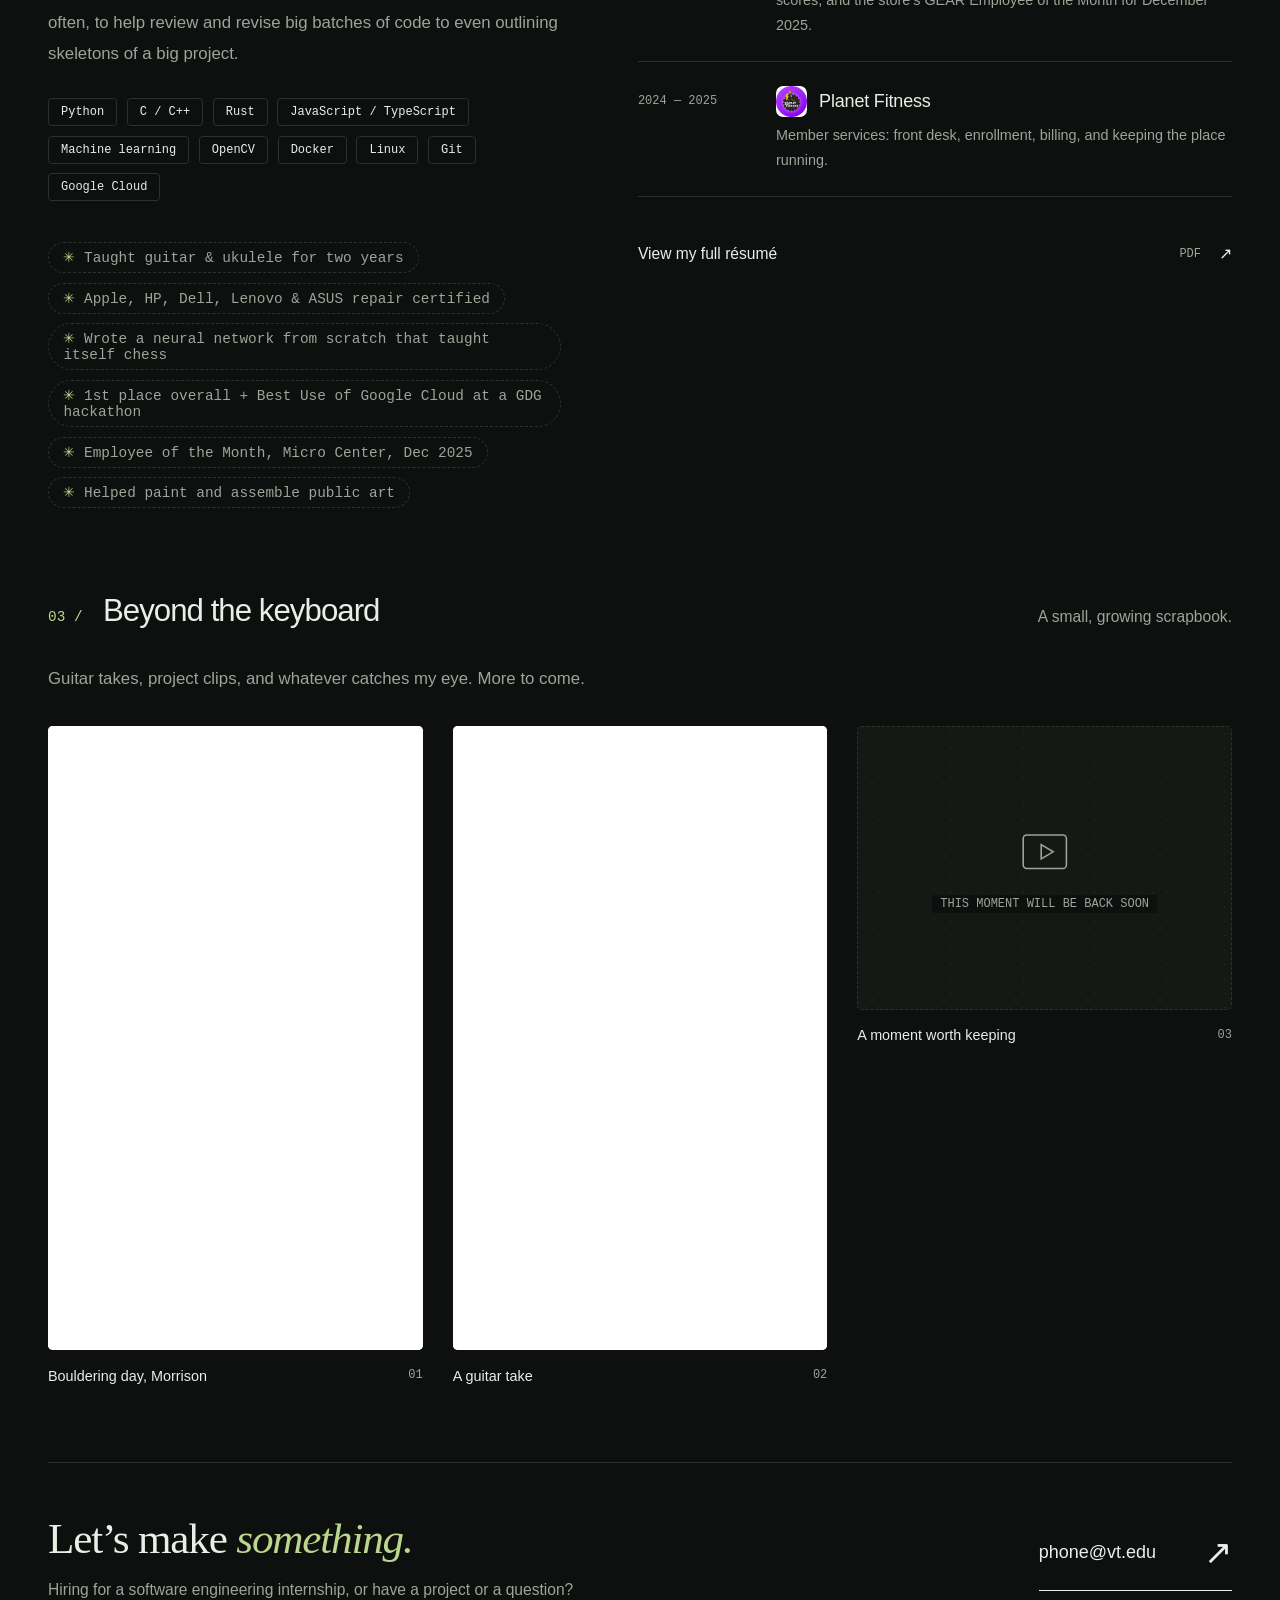
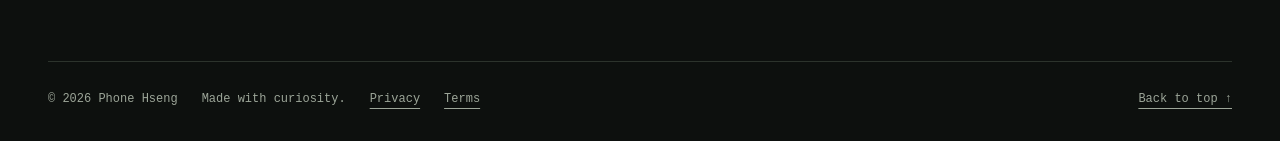
==== commit 753a821d: "Résumé leads with C and AI: the Cedar Vale C compiler and runtime and LocalAI join Clear Home, Lette" ====
--- a/index.html
+++ b/index.html
@@ -780,6 +780,7 @@
     .tool p { margin: 0 0 6px; color: var(--muted); font-size: 12px; line-height: 1.7; }
     .tool a { font: 10px var(--mono); letter-spacing: .3px; color: var(--accent); text-decoration: none; margin-right: 12px; white-space: nowrap; }
     .tool a:hover { text-decoration: underline; }
+    .tool .tool-note { font: 10px var(--mono); letter-spacing: .3px; color: var(--muted); }
 
     @media (max-width: 950px) {
       .tools { grid-template-columns: 1fr; gap: 18px; }
@@ -1138,11 +1139,11 @@
             </div>
           </article>
           <article class="tool">
-            <span class="tool-icon" aria-hidden="true"><svg viewBox="0 0 24 24" fill="none" stroke="currentColor" stroke-width="1.8" stroke-linecap="round" stroke-linejoin="round"><path d="M12 2l9 5v10l-9 5-9-5V7Z"/><path d="M3 7l9 5 9-5M12 12v10"/></svg></span>
+            <span class="tool-icon" aria-hidden="true"><svg viewBox="0 0 24 24" fill="none" stroke="currentColor" stroke-width="1.8" stroke-linecap="round" stroke-linejoin="round"><path d="M8 6l-6 6 6 6M16 6l6 6-6 6"/></svg></span>
             <div>
-              <h3>3D in the browser</h3>
-              <p>A Three.js open world with procedural terrain generation, save/load, and serverless peer-to-peer networking over WebRTC with join-by-code sessions.</p>
-              <a href="https://github.com/phonehseng/legend-of-wildmoor" target="_blank" rel="noopener noreferrer">JavaScript · GitHub ↗</a>
+              <h3>C compiler and runtime</h3>
+              <p>A C99 preprocessor, parser, type checker, linker and interpreter on a simulated 64-bit machine that matches gcc’s sizes, catching use-after-free, out-of-bounds access and leaks. 7,000+ tests.</p>
+              <span class="tool-note">Python · Private repo</span>
             </div>
           </article>
         </div>
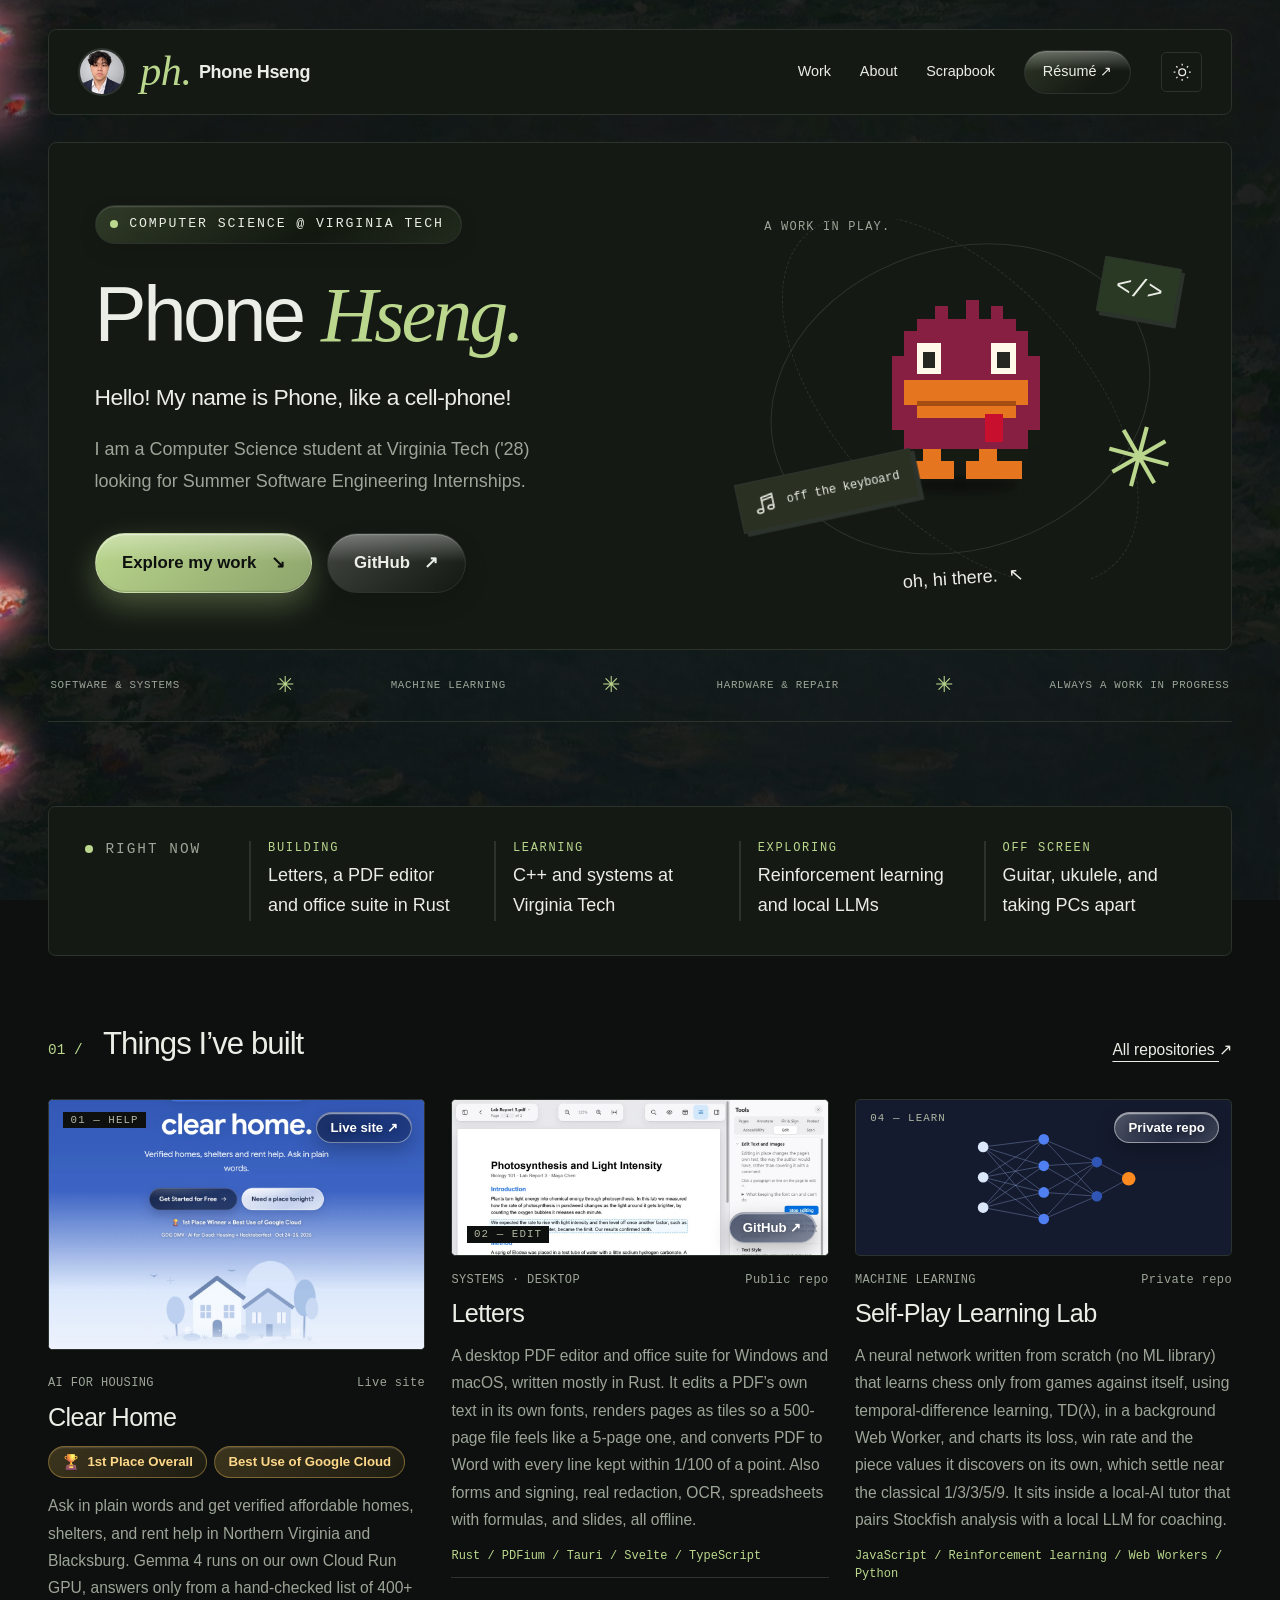
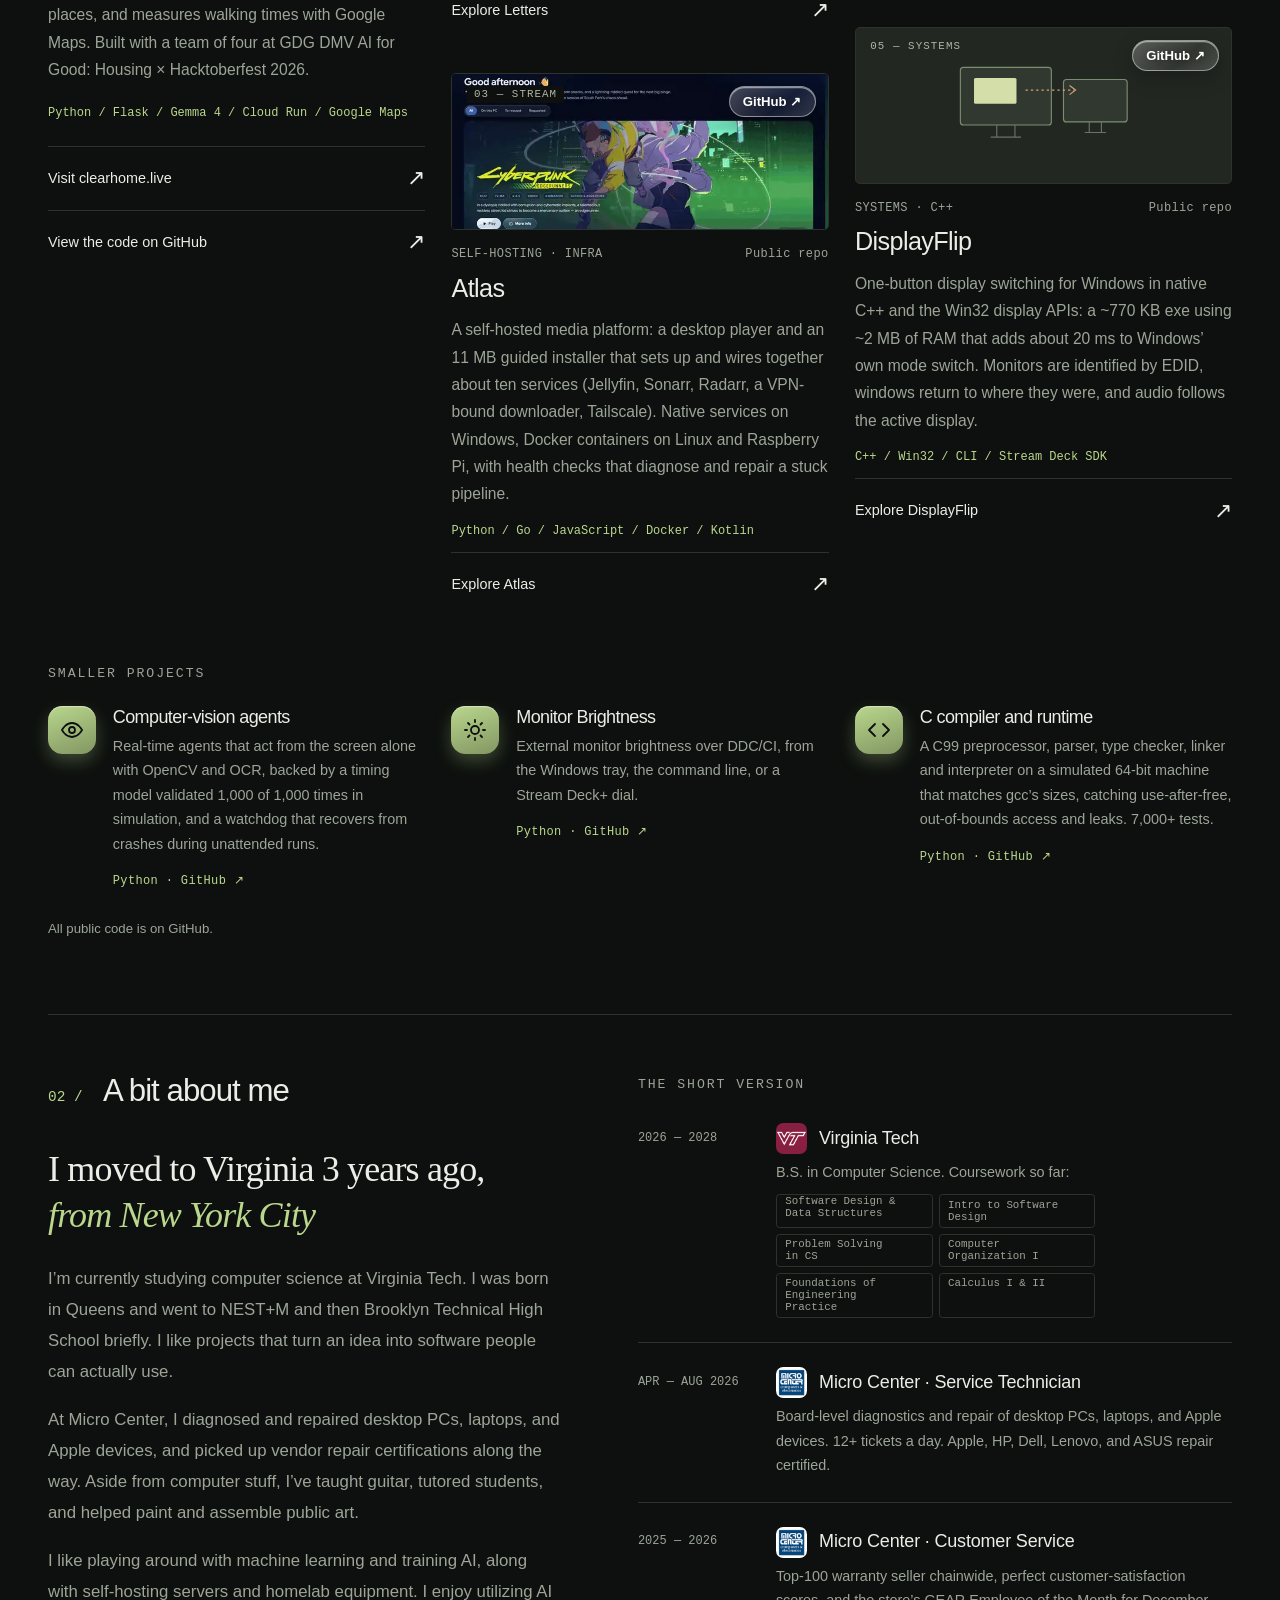
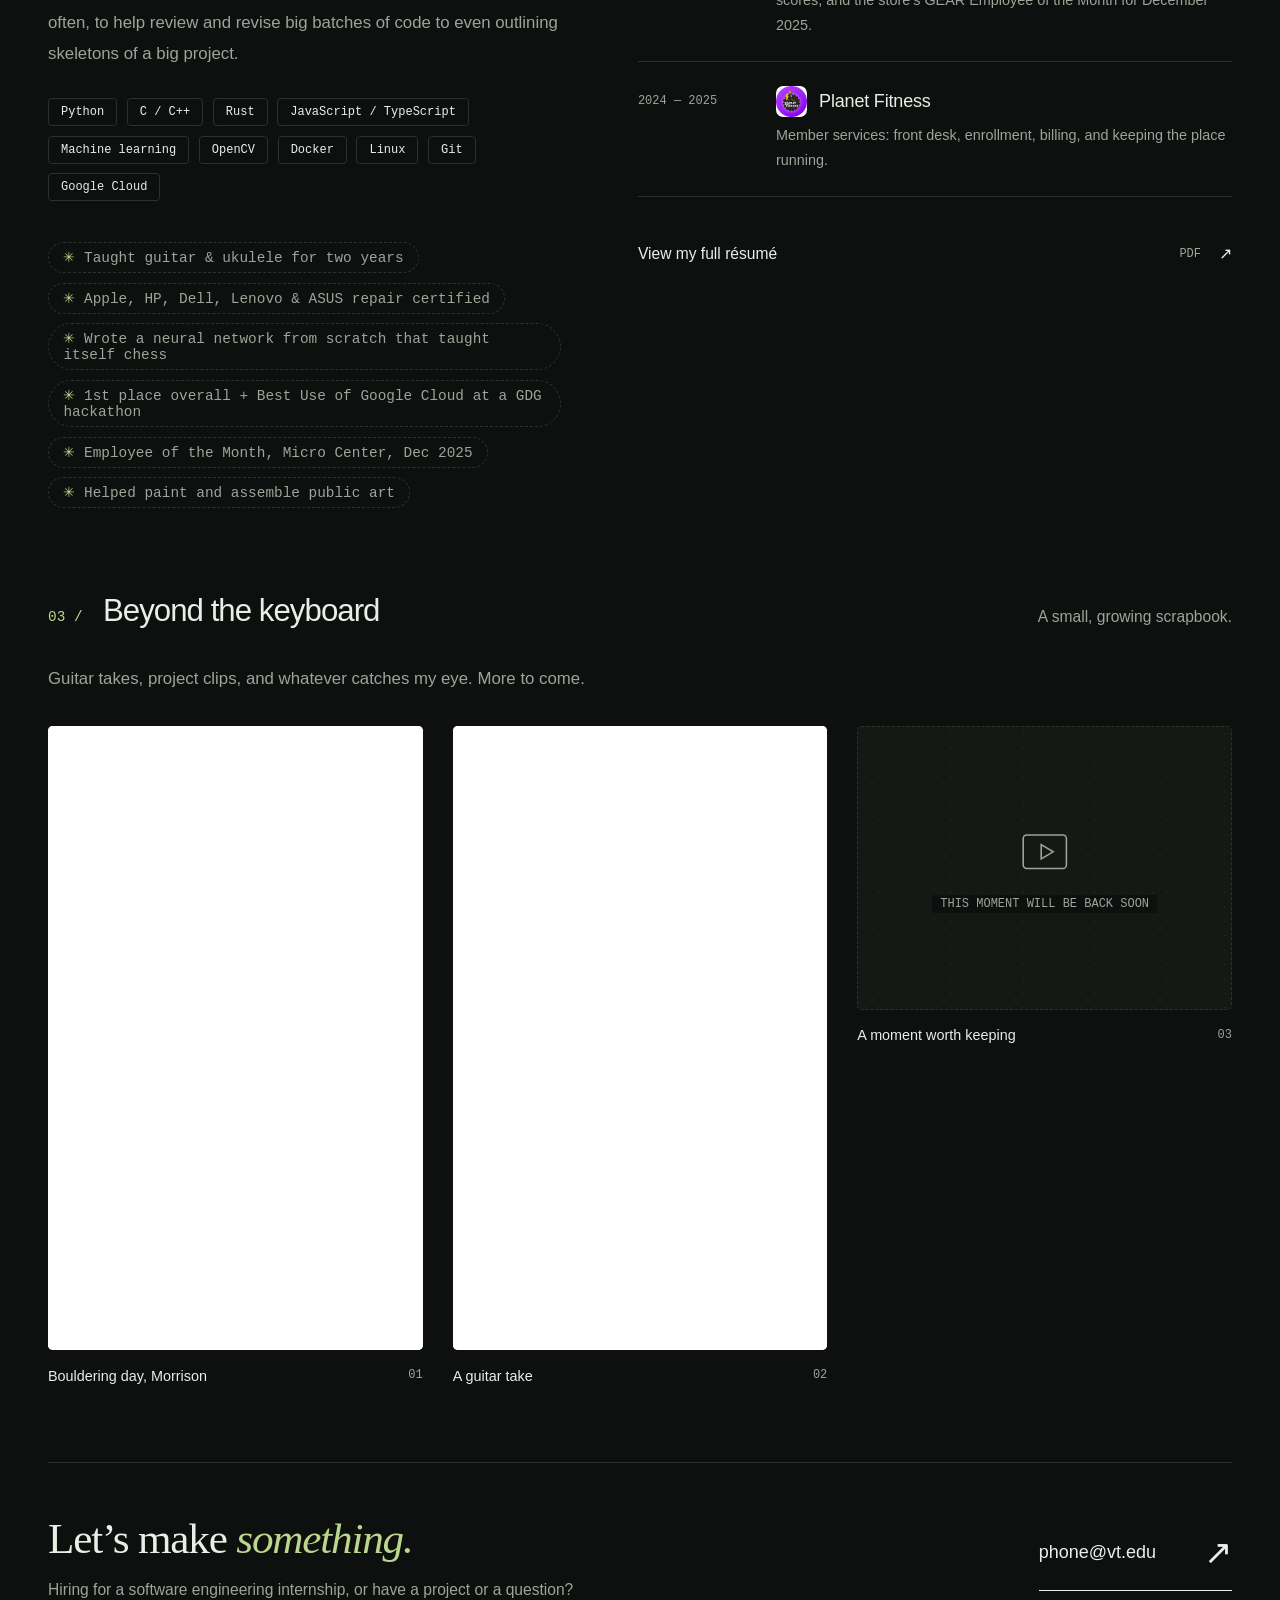
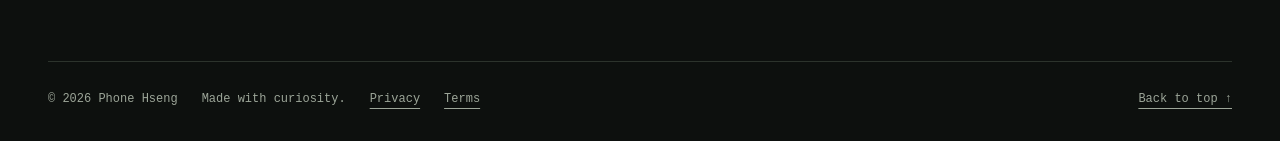
==== commit ac36fbdf: "Link the C compiler's new public repo (phonehseng/pycc) on the résumé and the site" ====
--- a/index.html
+++ b/index.html
@@ -1143,7 +1143,7 @@
             <div>
               <h3>C compiler and runtime</h3>
               <p>A C99 preprocessor, parser, type checker, linker and interpreter on a simulated 64-bit machine that matches gcc’s sizes, catching use-after-free, out-of-bounds access and leaks. 7,000+ tests.</p>
-              <span class="tool-note">Python · Private repo</span>
+              <a href="https://github.com/phonehseng/pycc" target="_blank" rel="noopener noreferrer">Python · GitHub ↗</a>
             </div>
           </article>
         </div>
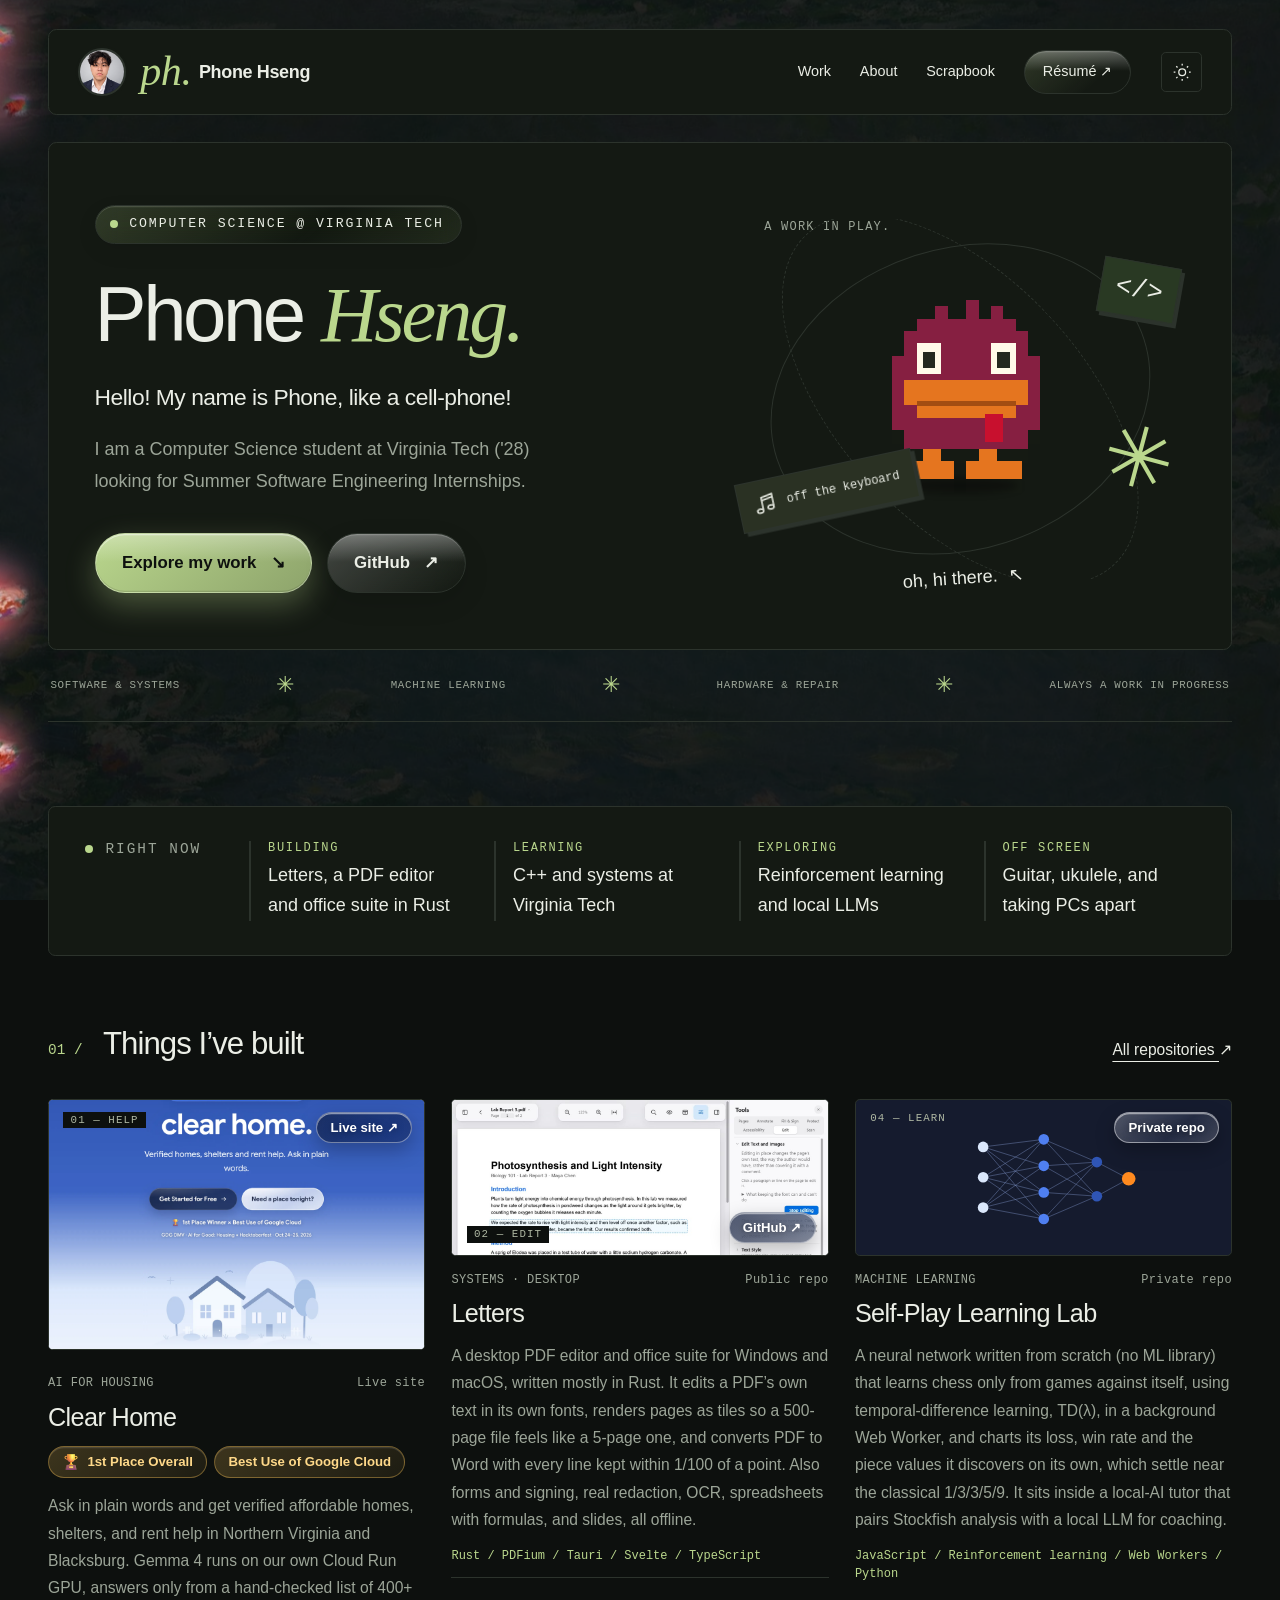
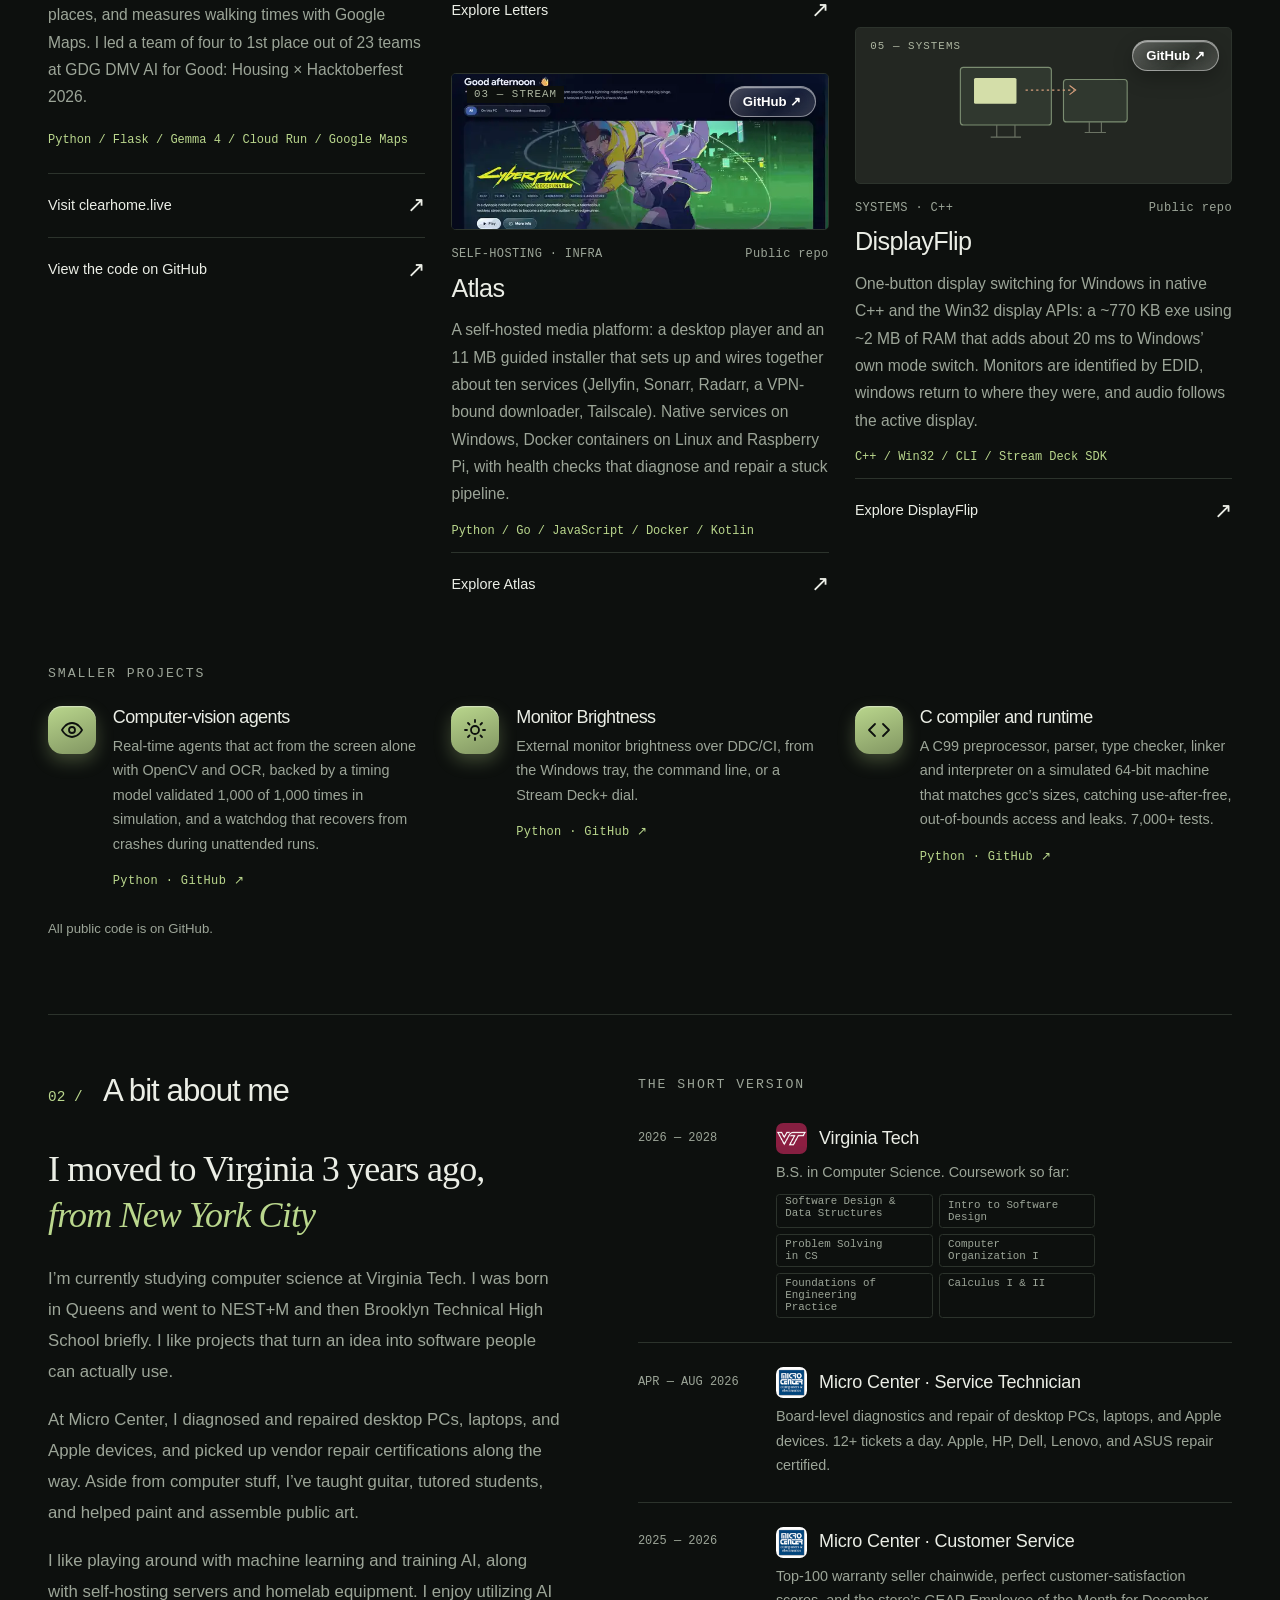
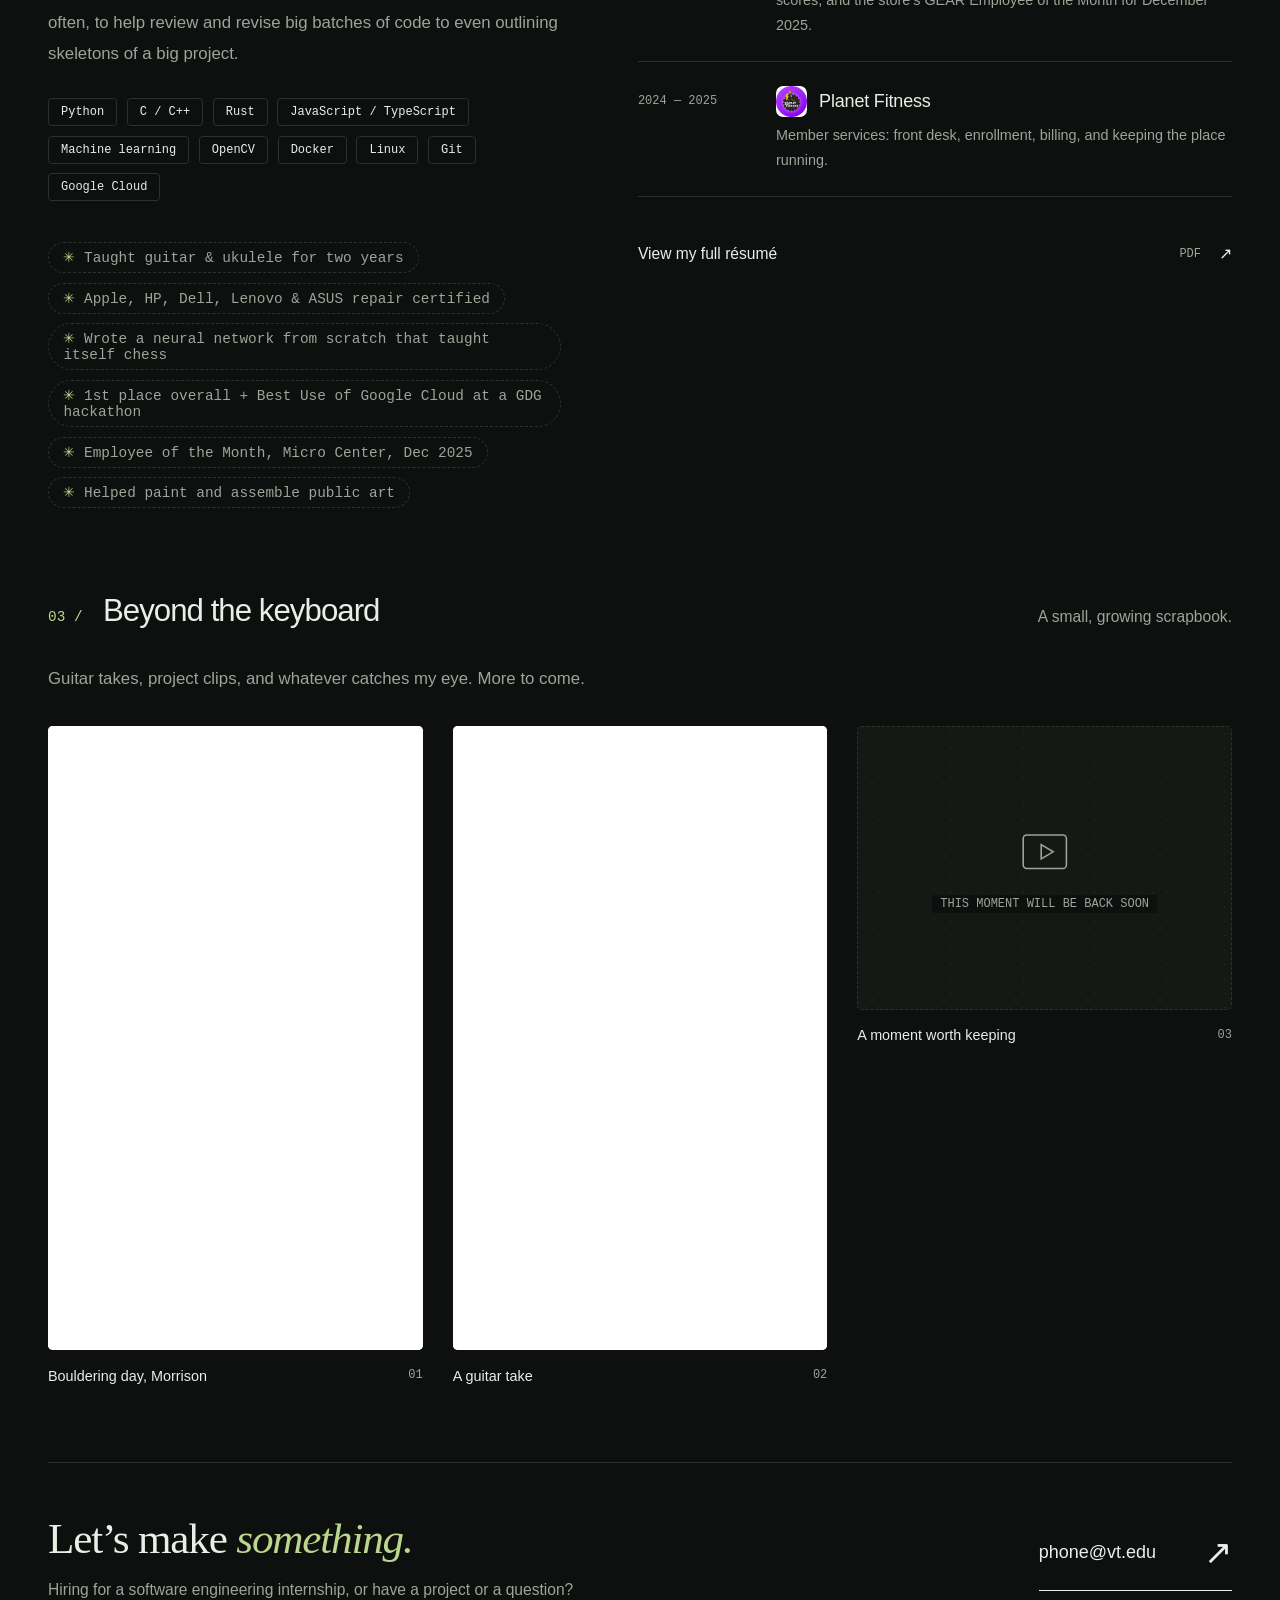
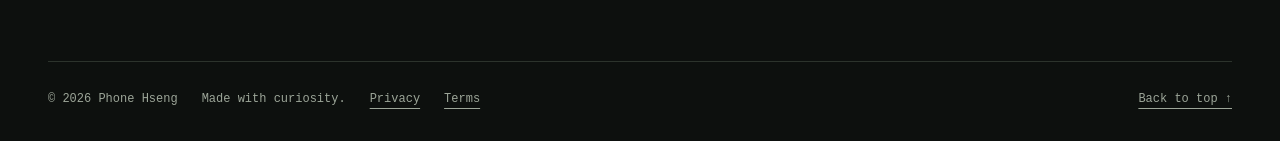
==== commit a6ad6904: "Clear Home: led a team of four to 1st place out of 23 teams (résumé and site); résumé adds Rock Clim" ====
--- a/index.html
+++ b/index.html
@@ -1014,7 +1014,7 @@
             <div class="project-meta"><span>AI FOR HOUSING</span><span>Live site</span></div>
             <h3>Clear Home</h3>
             <ul class="badges" aria-label="Awards"><li><img src="trophy.png" alt="" width="15" height="15">1st Place Overall</li><li>Best Use of Google Cloud</li></ul>
-            <p>Ask in plain words and get verified affordable homes, shelters, and rent help in Northern Virginia and Blacksburg. Gemma 4 runs on our own Cloud Run GPU, answers only from a hand-checked list of 400+ places, and measures walking times with Google Maps. Built with a team of four at GDG DMV AI for Good: Housing × Hacktoberfest 2026.</p>
+            <p>Ask in plain words and get verified affordable homes, shelters, and rent help in Northern Virginia and Blacksburg. Gemma 4 runs on our own Cloud Run GPU, answers only from a hand-checked list of 400+ places, and measures walking times with Google Maps. I led a team of four to 1st place out of 23 teams at GDG DMV AI for Good: Housing × Hacktoberfest 2026.</p>
             <p class="project-tags">Python / Flask / Gemma 4 / Cloud Run / Google Maps</p>
             <a class="project-link" href="https://clearhome.live" target="_blank" rel="noopener noreferrer">
               <span>Visit clearhome.live</span><span class="arrow" aria-hidden="true">↗</span>
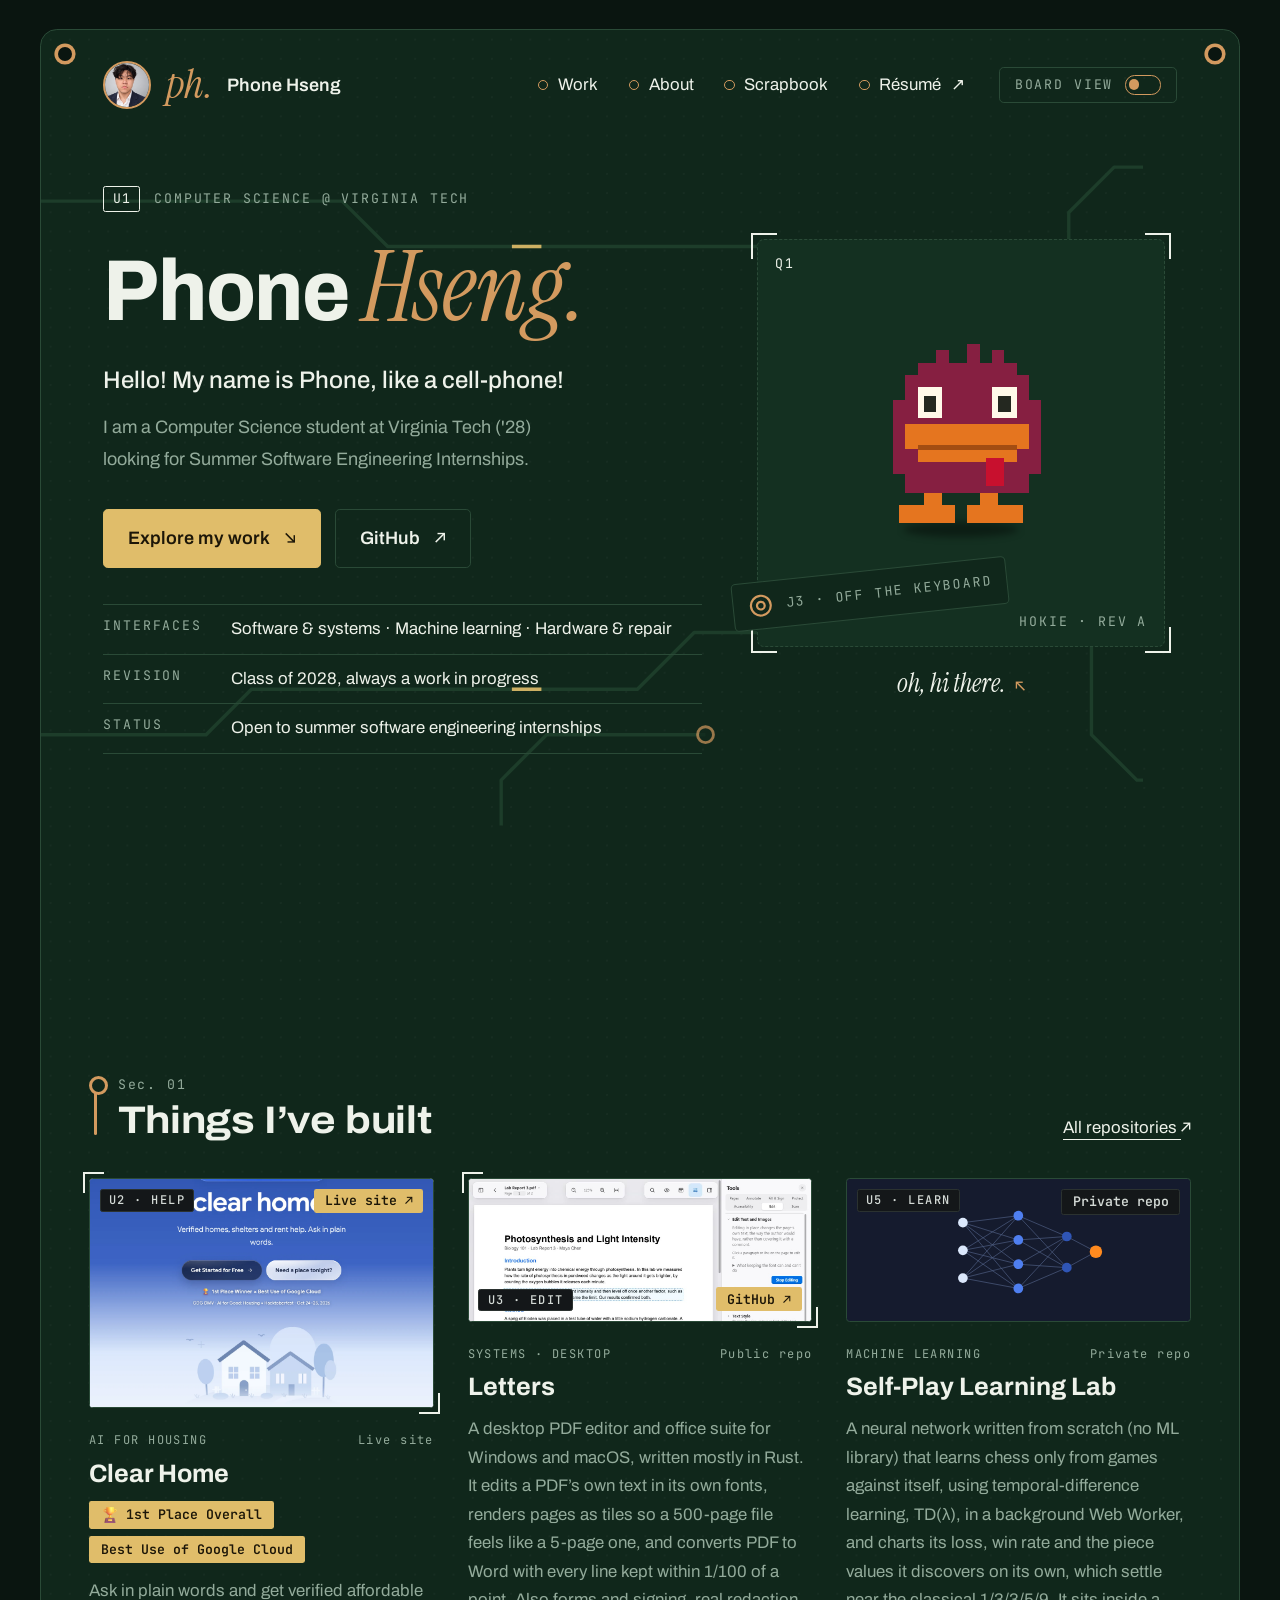
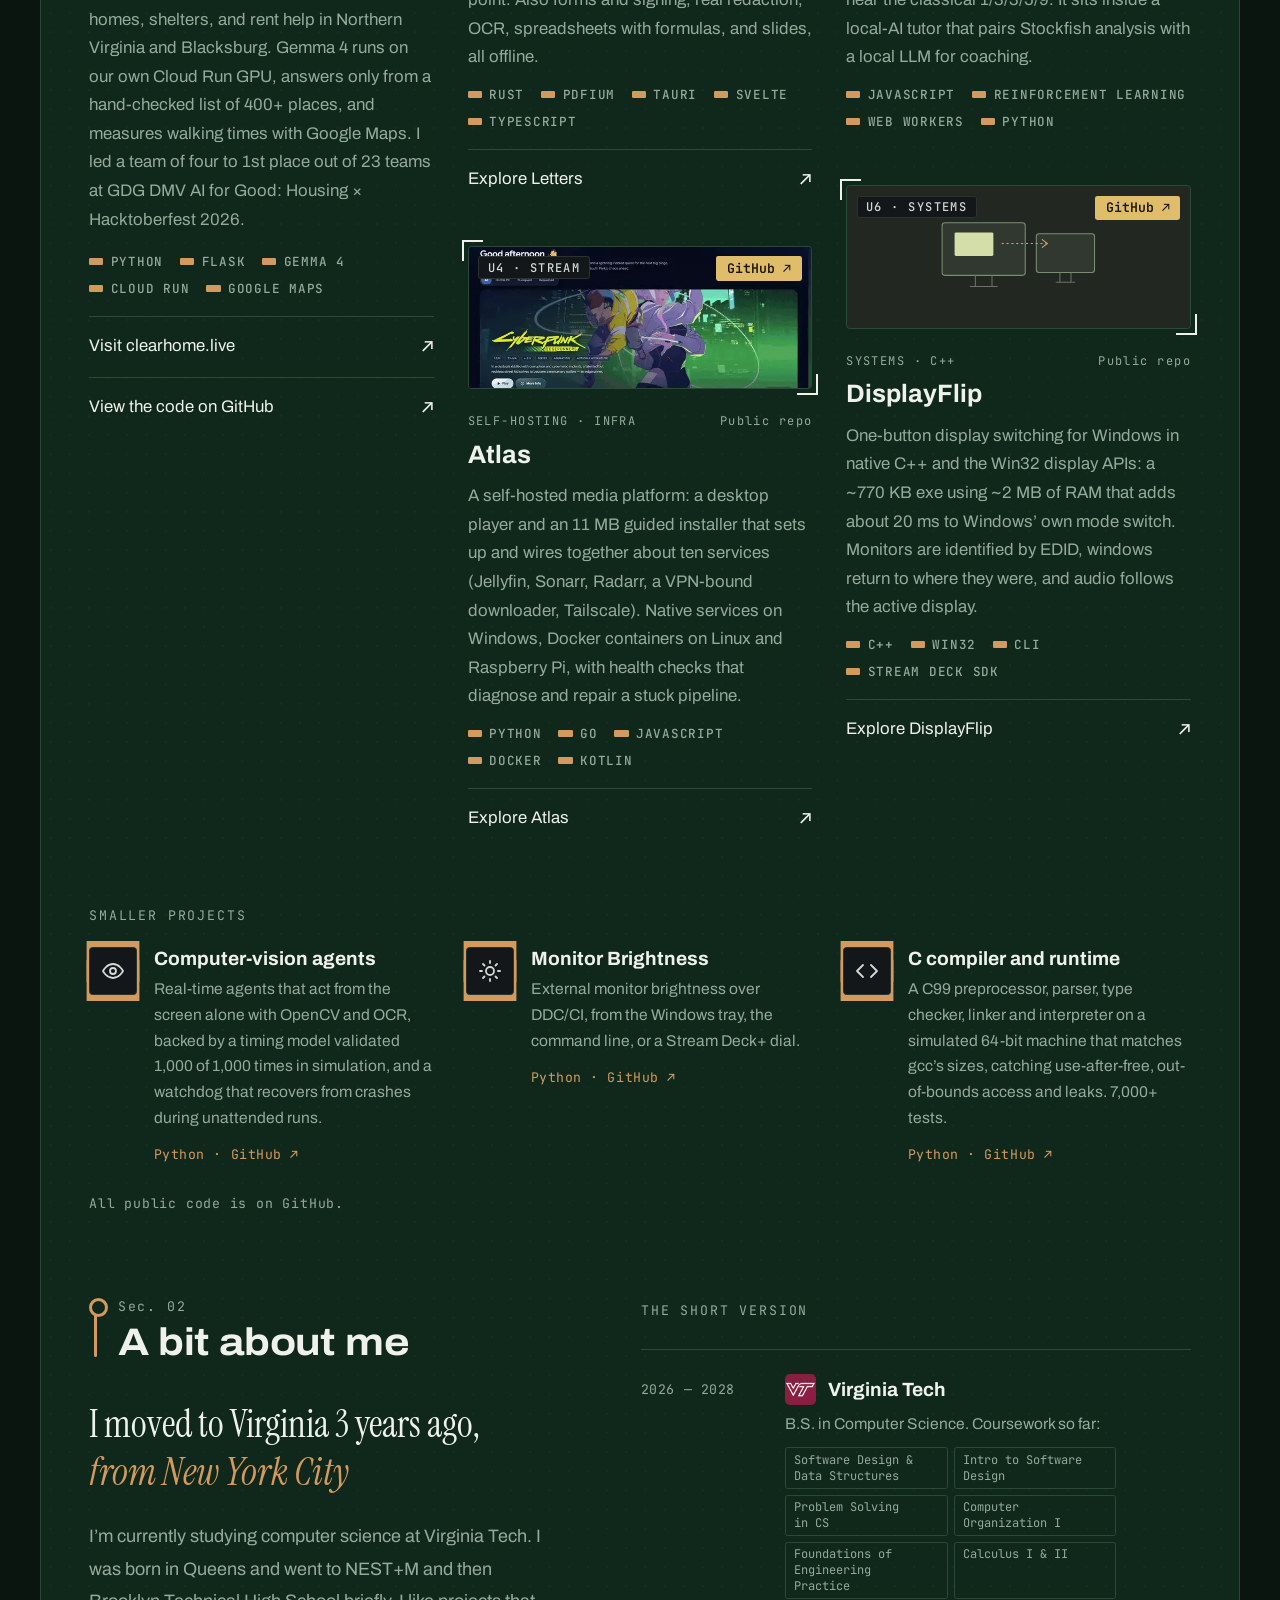
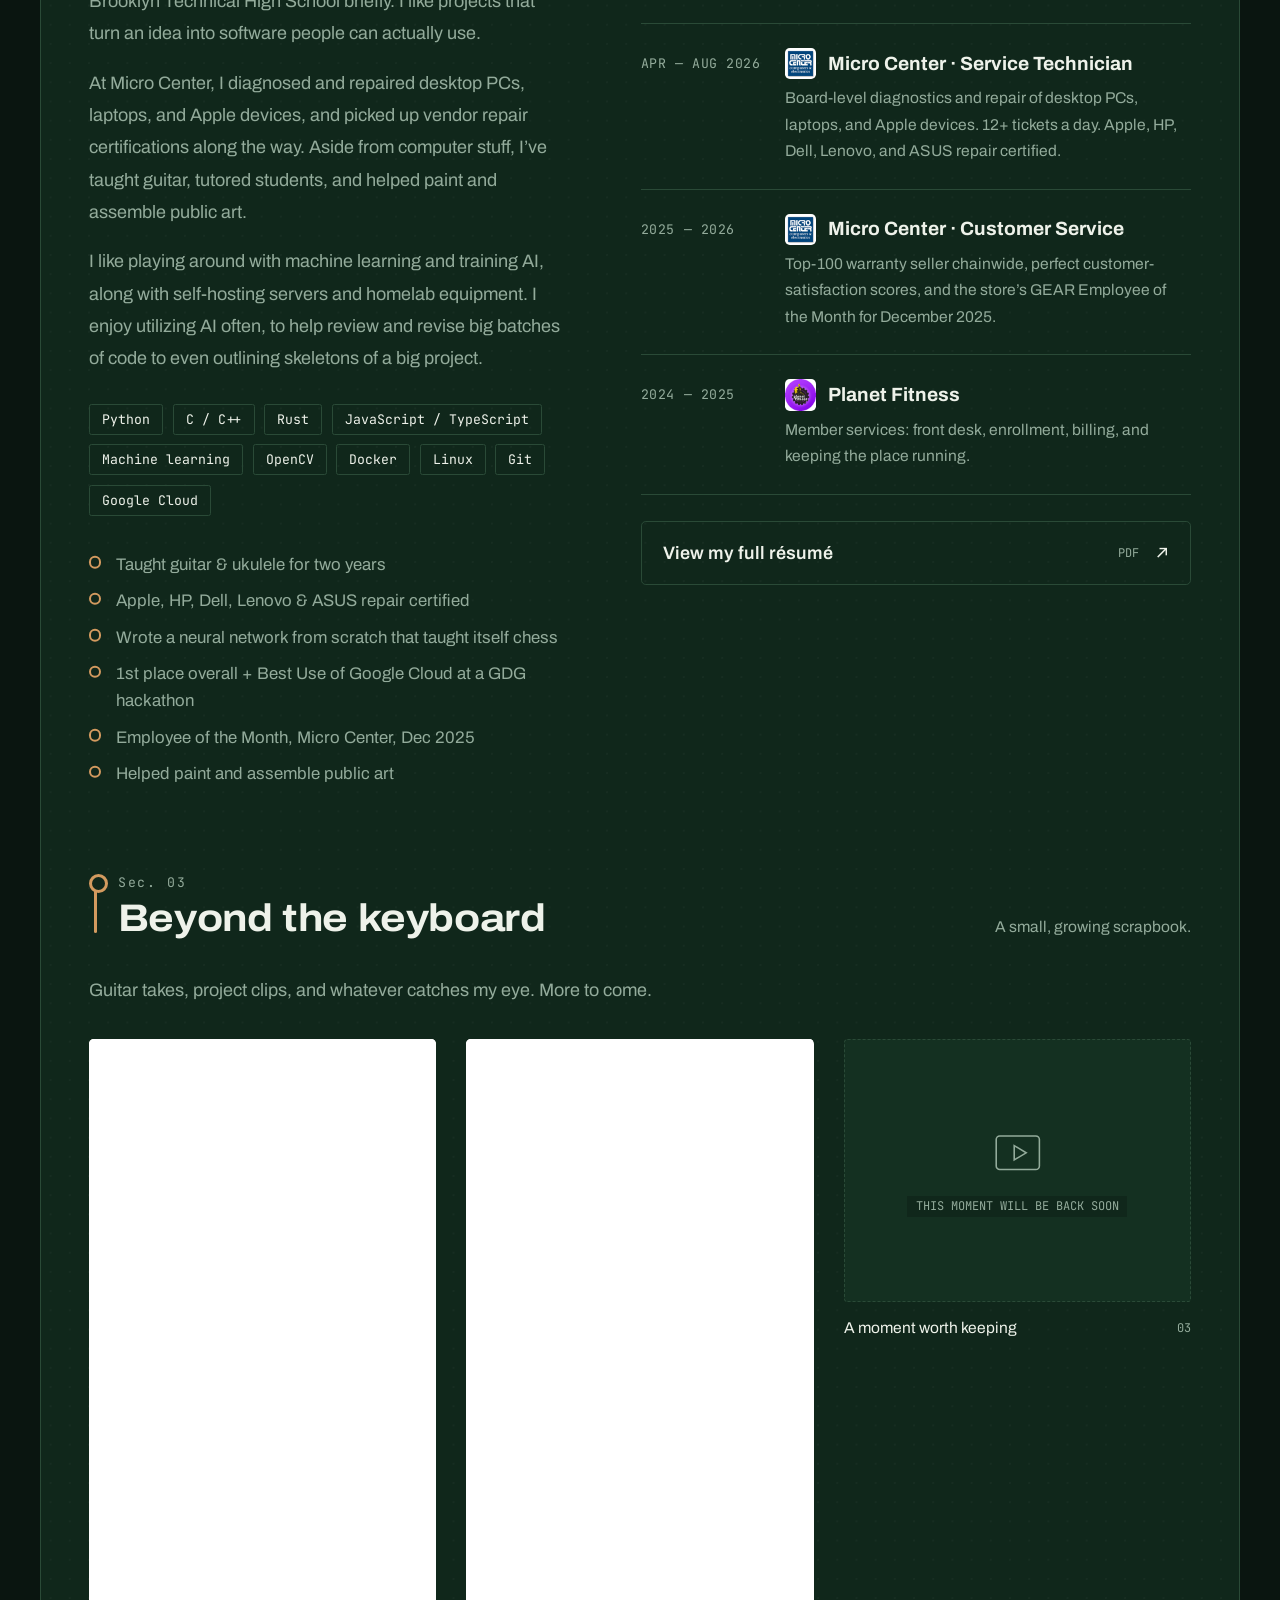
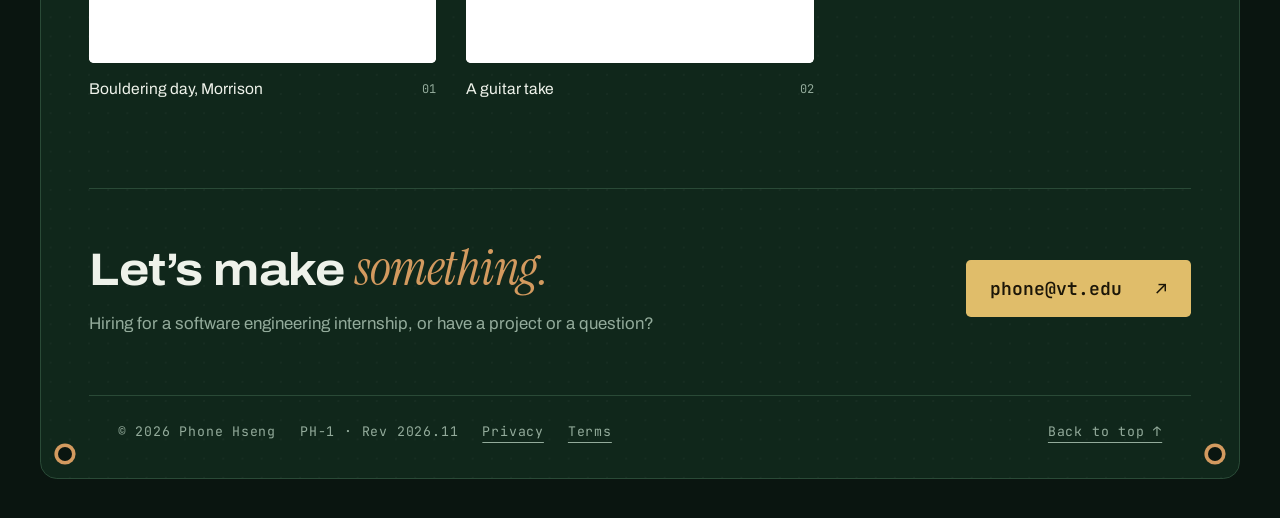
==== commit a69f8f63: "Restyle the site as a circuit board (dark) and its printed datasheet (light) The page now leans into" ====
--- a/index.html
+++ b/index.html
@@ -3,7 +3,7 @@
 <head>
   <meta charset="UTF-8">
   <meta name="viewport" content="width=device-width, initial-scale=1">
-  <meta name="theme-color" content="#0d100e">
+  <meta name="theme-color" content="#0a1510">
   <meta name="description" content="Phone Hseng — computer science student at Virginia Tech building desktop software in Rust and C++, machine learning projects, and self-hosted systems. Seeking software engineering internships.">
   <title>Phone Hseng — Coding and building</title>
   <link rel="icon" type="image/png" data-asset="avatar">
@@ -19,33 +19,58 @@
   <meta name="twitter:card" content="summary_large_image">
   <meta name="twitter:image" content="https://phonehseng.com/og-image.jpg?v=3">
 
+  <link rel="preconnect" href="https://fonts.googleapis.com">
+  <link rel="preconnect" href="https://fonts.gstatic.com" crossorigin>
+  <link rel="stylesheet" href="https://fonts.googleapis.com/css2?family=Archivo:wdth,wght@62..125,400..800&family=Instrument+Serif:ital@1&family=JetBrains+Mono:wght@400;500;700&display=swap">
+
   <style>
-    /* colour palette and fonts, the light theme only overrides the colours */
+    /* the page is a circuit board in the dark theme and that board's printed datasheet in the light theme
+       only the colour tokens change between the two, every part keeps its place */
     :root {
       color-scheme: dark;
-      --paper: #0d100e;
-      --ink: #ebeee6;
-      --muted: #9ca598;
-      --line: #2c332c;
-      --accent: #bad78d;
-      --soft: #2a3123;
-      --sticker: #293923;
-      --card: #141913;
-      --serif: Georgia, 'Times New Roman', serif;
-      --sans: 'Segoe UI', Arial, sans-serif;
-      --mono: Consolas, 'Courier New', monospace;
+      --paper: #0a1510;          /* the desk around the board */
+      --board: #10271b;          /* solder mask */
+      --board-raised: #143021;
+      --ink: #eef2ea;            /* silkscreen */
+      --muted: #93ab9b;
+      --line: #2a4a37;
+      --trace: #1d3d2a;
+      --accent: #d39a5f;         /* copper */
+      --pad: #e0bd6a;            /* gold pads, the main buttons */
+      --pad-ink: #1c1608;
+      --led: #8ef0a8;
+      --led-glow: rgba(142, 240, 168, .5);
+      --led-off: #2c4a37;
+      --grid: rgba(238, 242, 234, .03);
+      --chip: #141719;
+      --chip-edge: #2b3230;
+      --chip-ink: #d3d9d5;
+      --mode-label: "BOARD VIEW";
+      --serif: 'Instrument Serif', Georgia, 'Times New Roman', serif;
+      --sans: 'Archivo', 'Segoe UI', Arial, sans-serif;
+      --mono: 'JetBrains Mono', Consolas, 'Courier New', monospace;
     }
 
     :root[data-theme="light"] {
       color-scheme: light;
-      --paper: #f7f5ee;
-      --ink: #242820;
-      --muted: #60645a;
-      --line: #d7d8cb;
-      --accent: #47632e;
-      --soft: #eee4d4;
-      --sticker: #dbe4bd;
-      --card: #efeee6;
+      --paper: #e6e9e3;
+      --board: #fbfbf8;
+      --board-raised: #f1f3ee;
+      --ink: #131b16;
+      --muted: #56675c;
+      --line: #c3ccc2;
+      --trace: #d3dbd2;
+      --accent: #9a5a1c;
+      --pad: #9a5a1c;
+      --pad-ink: #ffffff;
+      --led: #1f9a4c;
+      --led-glow: rgba(31, 154, 76, .28);
+      --led-off: #cbd4cb;
+      --grid: rgba(19, 27, 22, .06);
+      --chip: #fbfbf8;
+      --chip-edge: #131b16;
+      --chip-ink: #131b16;
+      --mode-label: "DATASHEET";
     }
 
     /* base */
@@ -63,16 +88,14 @@
       -webkit-font-smoothing: antialiased;
     }
 
-    ::selection { background: var(--sticker); color: var(--ink); }
+    ::selection { background: var(--accent); color: var(--board); }
 
     a { color: inherit; text-underline-offset: 5px; text-decoration-thickness: 1px; }
     a:hover { color: var(--accent); }
     button { font: inherit; color: inherit; cursor: pointer; }
     a, button { -webkit-tap-highlight-color: transparent; }
-    :focus-visible { outline: 3px solid var(--accent); outline-offset: 6px; }
+    :focus-visible { outline: 2px solid var(--pad); outline-offset: 4px; }
     svg { display: block; max-width: 100%; }
-
-    .wrap { width: min(1000px, calc(100% - 80px)); margin-inline: auto; }
 
     .skip {
       position: absolute;
@@ -80,28 +103,52 @@
       top: -100px;
       padding: 10px 20px;
       background: var(--ink);
-      color: var(--paper);
+      color: var(--board);
       z-index: 10;
     }
     .skip:focus { top: 12px; }
 
-    .eyebrow { font: 11px/1.5 var(--mono); text-transform: uppercase; letter-spacing: 1.6px; }
+    /* silkscreen labels: small, tracked mono caps */
+    .eyebrow, .silk { font: 11px/1.5 var(--mono); text-transform: uppercase; letter-spacing: .14em; }
     .muted { color: var(--muted); }
-    .arrow { display: inline-block; transition: transform .2s; }
+    .arrow { display: inline-block; font-family: var(--mono); transition: transform .2s; }
     a:hover .arrow { transform: translate(2px, -2px); }
 
-    /* header */
+    /* the board itself: one panel with plated mounting holes in its corners */
+    .wrap {
+      position: relative;
+      width: min(1000px, calc(100% - 48px));
+      margin: 24px auto 32px;
+      padding: 14px 40px 0;
+      background-color: var(--board);
+      background-image: radial-gradient(var(--grid) 1px, transparent 1.2px);
+      background-size: 16px 16px;
+      border: 1px solid var(--line);
+      border-radius: 14px;
+      overflow: clip;
+    }
+    .hole {
+      position: absolute;
+      width: 12px;
+      height: 12px;
+      border-radius: 50%;
+      background: var(--paper);
+      box-shadow: 0 0 0 3px var(--accent);
+      z-index: 1;
+    }
+    .hole.tl { top: 14px; left: 14px; }
+    .hole.tr { top: 14px; right: 14px; }
+    .hole.bl { bottom: 14px; left: 14px; }
+    .hole.br { bottom: 14px; right: 14px; }
+
+    /* header along the top edge of the board, nav links drawn as connector pins */
     .site-header {
-      min-height: 72px;
+      min-height: 64px;
       display: flex;
       align-items: center;
       justify-content: space-between;
       gap: 24px;
-      border: 1px solid var(--line);
-      border-radius: 7px;
-      padding: 10px 24px;
-      margin-top: 24px;
-      background: var(--card);
+      padding: 6px 12px;
     }
 
     .wordmark {
@@ -111,8 +158,8 @@
       gap: 12px;
       font-size: 15px;
       font-weight: 600;
-      letter-spacing: -.3px;
-    }
+    }
+    .wordmark:hover { color: var(--ink); }
 
     /* the small round headshot next to the wordmark */
     .avatar {
@@ -121,87 +168,178 @@
       border-radius: 50%;
       object-fit: cover;
       object-position: 50% 20%;
-      border: 2px solid var(--line);
-      box-shadow: 0 0 0 2px var(--card);
+      border: 2px solid var(--accent);
       flex-shrink: 0;
       display: block;
     }
-    .wordmark:hover .avatar { border-color: var(--accent); }
-
-    .mark { color: var(--accent); font: italic 35px/.8 var(--serif); width: 37px; }
-
-    .header-right { display: flex; align-items: center; gap: 25px; }
-    .site-nav { display: flex; align-items: center; gap: 24px; font-size: 12px; }
-    .site-nav a { text-decoration: none; padding-block: 10px; }
-    .site-nav .resume-nav { border-bottom: 1px solid var(--ink); }
-
+    .mark { color: var(--accent); font: italic 34px/.8 var(--serif); }
+
+    .header-right { display: flex; align-items: center; gap: 18px; }
+    .site-nav { display: flex; align-items: center; gap: 4px; font-size: 14px; }
+    .site-nav a {
+      display: flex;
+      align-items: center;
+      gap: 8px;
+      padding: 6px 10px;
+      border: 1px solid transparent;
+      border-radius: 4px;
+      text-decoration: none;
+    }
+    .site-nav a::before {
+      content: '';
+      width: 7px;
+      height: 7px;
+      border-radius: 50%;
+      border: 1.5px solid var(--accent);
+      transition: background .2s;
+    }
+    .site-nav a:hover { border-color: var(--line); color: var(--ink); }
+    .site-nav a:hover::before { background: var(--accent); }
+
+    /* theme switch: a slide switch labelled with the view it is showing */
     .theme-toggle {
+      display: flex;
+      align-items: center;
+      gap: 10px;
+      padding: 6px 12px;
+      background: transparent;
       border: 1px solid var(--line);
-      background: transparent;
       border-radius: 4px;
-      width: 34px;
-      height: 34px;
+      flex-shrink: 0;
+    }
+    .theme-toggle:hover { border-color: var(--accent); }
+    .theme-toggle .silk { color: var(--muted); }
+    .theme-toggle .silk::after { content: var(--mode-label); }
+    .theme-toggle .knob {
+      position: relative;
+      width: 30px;
+      height: 16px;
+      border-radius: 8px;
+      border: 1.5px solid var(--accent);
+    }
+    .theme-toggle .knob::after {
+      content: '';
+      position: absolute;
+      top: 2px;
+      left: 2px;
+      width: 9px;
+      height: 9px;
+      border-radius: 50%;
+      background: var(--accent);
+      transition: left .2s;
+    }
+    :root[data-theme="light"] .theme-toggle .knob::after { left: 16px; }
+
+    /* hero */
+    .hero {
+      position: relative;
+      display: grid;
+      grid-template-columns: minmax(0, 1.25fr) minmax(0, .9fr);
+      align-items: center;
+      gap: 36px;
+      padding: 52px 12px 40px;
+    }
+    .hero > * { position: relative; }
+
+    /* copper traces behind the hero, two of them carry a moving pulse */
+    .hero > .traces {
+      position: absolute;
+      inset: -20px -40px;
+      width: calc(100% + 80px);
+      height: calc(100% + 40px);
+      pointer-events: none;
+    }
+    .traces path { fill: none; stroke: var(--trace); stroke-width: 3; stroke-linejoin: round; }
+    .traces .via { fill: var(--board); stroke: var(--accent); stroke-width: 2.5; opacity: .7; }
+    .traces .current {
+      stroke: var(--pad);
+      stroke-dasharray: 26 520;
+      animation: flow 5.5s linear infinite;
+      opacity: .9;
+    }
+    .traces .current.slow { animation-duration: 8s; animation-delay: -3s; }
+    @keyframes flow { to { stroke-dashoffset: -546; } }
+
+    /* reference designator in a silkscreen box, then the label */
+    .status { display: flex; align-items: center; gap: 12px; margin: 0 0 22px; color: var(--muted); }
+    .designator {
+      padding: 2px 7px;
+      border: 1.5px solid var(--ink);
+      border-radius: 2px;
+      color: var(--ink);
+      letter-spacing: .06em;
+    }
+
+    h1 {
+      font-weight: 750;
+      font-stretch: 92%;
+      font-size: clamp(46px, 6.4vw, 72px);
+      line-height: 1;
+      letter-spacing: -.02em;
+      margin: 0 0 22px;
+    }
+    h1 em { font-family: var(--serif); font-weight: 400; font-size: 1.12em; letter-spacing: 0; color: var(--accent); }
+
+    .hero-tagline { font-size: 20px; font-weight: 500; line-height: 1.5; margin: 0 0 12px; }
+    .intro { max-width: 44ch; color: var(--muted); line-height: 1.75; font-size: 15px; margin: 0 0 28px; }
+
+    .hero-links { display: flex; flex-wrap: wrap; gap: 12px; align-items: center; }
+    .solid-link, .glass-link {
+      display: inline-flex;
+      align-items: center;
+      gap: 12px;
+      padding: 12px 20px;
+      border-radius: 4px;
+      font-size: 15px;
+      font-weight: 600;
+      text-decoration: none;
+      border: 1.5px solid var(--pad);
+      transition: transform .15s, box-shadow .15s, border-color .15s;
+    }
+    .solid-link { background: var(--pad); color: var(--pad-ink); }
+    .solid-link:hover { color: var(--pad-ink); box-shadow: 0 0 0 4px var(--led-glow); }
+    .glass-link { color: var(--ink); border-color: var(--line); }
+    .glass-link:hover { color: var(--ink); border-color: var(--pad); }
+    .solid-link:active, .glass-link:active { transform: translateY(1px); }
+
+    /* spec table: the interests, revision and status read like a part's datasheet entry */
+    .spec {
+      max-width: 520px;
+      margin: 30px 0 0;
+      display: grid;
+      grid-template-columns: max-content minmax(0, 1fr);
+      border-top: 1px solid var(--line);
+    }
+    .spec dt, .spec dd { margin: 0; padding: 9px 0; border-bottom: 1px solid var(--line); }
+    .spec dt { padding-right: 24px; color: var(--muted); }
+    .spec dd { font-size: 14px; }
+
+    /* the mascot mounted in a socket footprint on the right */
+    .hero-art {
+      display: grid;
+      justify-items: center;
+      gap: 16px;
+      width: min(100%, 340px);
+      justify-self: center;
+    }
+    .socket {
+      position: relative;
+      width: 100%;
+      aspect-ratio: 1;
+      max-width: 100%;
       display: grid;
       place-items: center;
-      flex-shrink: 0;
-    }
-    .theme-toggle:hover { background: var(--soft); }
-    .theme-toggle svg { width: 17px; height: 17px; }
-
-    /* hero */
-    .hero {
-      display: grid;
-      grid-template-columns: 1.35fr 1fr;
-      align-items: center;
-      gap: 28px;
-      padding: 52px 38px 46px;
-      margin-top: 22px;
-      border: 1px solid var(--line);
-      border-radius: 7px;
-      background: var(--card);
-    }
-
-    .status { display: flex; align-items: center; gap: 9px; margin: 0 0 24px; }
-    .status-dot { width: 7px; height: 7px; background: var(--accent); border-radius: 50%; flex-shrink: 0; }
-
-    h1 {
-      font-weight: 500;
-      font-size: clamp(48px, 5.5vw, 65px);
-      line-height: 1.08;
-      letter-spacing: -2.9px;
-      margin: 0 0 19px;
-    }
-    h1 em { font-family: var(--serif); font-weight: 400; color: var(--accent); letter-spacing: -2.5px; }
-
-    .hero-tagline { font-size: 19px; line-height: 1.5; letter-spacing: -.4px; margin: 0 0 15px; }
-    .intro { max-width: 405px; color: var(--muted); line-height: 1.8; font-size: 15px; margin: 0 0 30px; }
-
-    .hero-links { display: flex; gap: 26px; align-items: center; font-size: 13px; }
-    .solid-link {
-      display: inline-flex;
-      align-items: center;
-      gap: 30px;
-      padding: 12px 19px;
-      background: var(--accent);
-      color: var(--paper);
-      border: 1px solid var(--accent);
-      text-decoration: none;
-      border-radius: 4px;
-    }
-    .solid-link:hover { color: var(--paper); }
-
-    /* the mascot and its stickers on the right side of the hero */
-    .hero-art { position: relative; min-height: 300px; display: grid; place-items: center; }
-    .orbit-frame { position: absolute; inset: 0; overflow: hidden; display: grid; place-items: center; pointer-events: none; }
-    .orbit { position: absolute; width: 86%; height: 84%; border: 1px solid var(--line); border-radius: 50%; transform: rotate(-18deg); }
-    .orbit::before {
-      content: '';
-      position: absolute;
-      inset: 23px -28px;
+      background: var(--board-raised);
       border: 1px dashed var(--line);
-      border-radius: 50%;
-      transform: rotate(65deg);
-    }
+      border-radius: 6px;
+    }
+    .socket .corner { position: absolute; width: 22px; height: 22px; border: 0 solid var(--ink); }
+    .corner.c1 { top: -6px; left: -6px; border-top-width: 2px; border-left-width: 2px; }
+    .corner.c2 { top: -6px; right: -6px; border-top-width: 2px; border-right-width: 2px; }
+    .corner.c3 { bottom: -6px; left: -6px; border-bottom-width: 2px; border-left-width: 2px; }
+    .corner.c4 { bottom: -6px; right: -6px; border-bottom-width: 2px; border-right-width: 2px; }
+    .socket .ref { position: absolute; top: 12px; left: 14px; }
+    .socket .val { position: absolute; bottom: 12px; right: 14px; color: var(--muted); }
 
     .mascot-button { border: 0; padding: 20px; background: transparent; width: 205px; height: 205px; position: relative; z-index: 1; transition: transform .2s; }
     .mascot-button:hover { transform: rotate(-7deg) translateY(-5px); }
@@ -212,7 +350,6 @@
       display: block;
       width: 100%;
       height: 100%;
-      filter: drop-shadow(0 12px 0 rgba(36, 40, 32, .07));
       animation: sway 4.6s ease-in-out infinite;
       will-change: transform;
     }
@@ -228,626 +365,7 @@
     /* hokie maroon, the same in both themes */
     .mascot .body { fill: #861f41; }
 
-    .art-label { position: absolute; font: 10px/1.4 var(--mono); color: var(--muted); letter-spacing: 1px; }
-    .art-label.top { top: 0; left: 24px; }
-
-    .speech {
-      position: absolute;
-      bottom: -10px;
-      left: 50%;
-      width: 100%;
-      text-align: center;
-      transform: translateX(-50%) rotate(-4deg);
-      font: italic 15px/1.4 var(--serif);
-    }
-    .speech span { font-family: var(--sans); font-style: normal; padding-left: 5px; }
-
-    .sticker {
-      position: absolute;
-      background: var(--sticker);
-      border: 1px solid var(--line);
-      padding: 10px 12px;
-      box-shadow: 3px 3px 0 var(--line);
-      z-index: 2;
-      font: 10px var(--mono);
-    }
-    .sticker.code { top: 36px; right: 6px; transform: rotate(10deg); font-size: 22px; }
-    .sticker.music { bottom: 53px; left: 1px; transform: rotate(-12deg); background: var(--soft); display: flex; align-items: center; gap: 8px; }
-    .asterisk { position: absolute; bottom: 65px; right: 10px; color: var(--accent); font: 70px/1 var(--serif); transform: rotate(15deg); }
-
-    /* interests strip under the hero */
-    .ticker {
-      display: flex;
-      align-items: center;
-      justify-content: space-between;
-      gap: 18px;
-      border-bottom: 1px solid var(--line);
-      padding: 19px 2px;
-      color: var(--muted);
-      font: 9px/1.5 var(--mono);
-      letter-spacing: .6px;
-      text-transform: uppercase;
-    }
-    .ticker i { font: 18px var(--serif); color: var(--accent); }
-
-    /* right now board */
-    .now {
-      margin-top: 70px;
-      border: 1px solid var(--line);
-      border-radius: 6px;
-      padding: 28px 30px;
-      background: var(--card);
-      display: grid;
-      grid-template-columns: auto 1fr;
-      gap: 24px 40px;
-      align-items: start;
-    }
-    .now-title {
-      display: flex;
-      align-items: center;
-      gap: 10px;
-      margin: 0;
-      font: 12px var(--mono);
-      letter-spacing: .14em;
-      text-transform: uppercase;
-      color: var(--muted);
-      white-space: nowrap;
-    }
-    .now-list { list-style: none; margin: 0; padding: 0; display: grid; grid-template-columns: repeat(auto-fit, minmax(170px, 1fr)); gap: 18px 28px; }
-    .now-list li { border-left: 2px solid var(--line); padding-left: 14px; }
-    .now-list b { display: block; font: 10px var(--mono); letter-spacing: .14em; text-transform: uppercase; color: var(--accent); margin-bottom: 4px; }
-    .now-list span { font-size: 15px; }
-
-    /* sections */
-    section { padding-top: 58px; }
-    .section-head { display: flex; justify-content: space-between; gap: 28px; align-items: end; margin-bottom: 30px; }
-    .section-heading { display: flex; align-items: baseline; gap: 17px; }
-    .section-number { font: 12px var(--mono); color: var(--accent); flex-shrink: 0; white-space: nowrap; }
-    h2 { font: 500 26px/1.2 var(--sans); letter-spacing: -.8px; margin: 0; }
-    .section-head > p { margin: 0; font-size: 13px; color: var(--muted); }
-    .text-link { font-size: 13px; white-space: nowrap; }
-    h3 { margin: 0 0 10px; font-weight: 500; font-size: 21px; line-height: 1.3; letter-spacing: -.5px; }
-
-    /* projects */
-    .projects { display: grid; grid-template-columns: repeat(3, minmax(0, 1fr)); gap: 22px; align-items: start; }
-    .project { min-width: 0; display: flex; flex-direction: column; }
-
-    .project-art-link { display: block; text-decoration: none; color: inherit; }
-    .project-art-link:hover .project-art { border-color: var(--accent); }
-    .project-art-link:focus-visible { outline-offset: 4px; }
-    .project-art {
-      transition: border-color .2s;
-      aspect-ratio: 1.5;
-      border: 1px solid var(--line);
-      border-radius: 4px;
-      display: grid;
-      place-items: center;
-      overflow: hidden;
-      position: relative;
-      margin-bottom: 22px;
-    }
-    .project-art svg { width: 90%; height: 88%; }
-    .project-art .art-corner { position: absolute; top: 10px; left: 12px; font: 9px var(--mono); color: #aeb7a2; letter-spacing: .9px; }
-    .art-game { background: #20281c; }
-    .art-bot { background: #232722; }
-    .art-network { background: #2b251f; }
-    .art-home { background: #e9eef8; }
-    .project .project-award { font: 10px/1.6 var(--mono); color: var(--accent); letter-spacing: .3px; margin: 0 0 8px; }
-
-    /* two smaller projects stacked in one tile */
-    .project-stack .stack-item { display: flex; flex-direction: column; }
-    .project-stack .stack-item + .stack-item { margin-top: 26px; }
-    .project-stack .project-art { aspect-ratio: 2.4; margin-bottom: 14px; }
-    .project-stack .stack-item p { margin: 0 0 12px; }
-    .project-stack .project-tags { margin: 0 0 10px !important; }
-
-    /* a real screenshot sits on top of the sketch when one is available */
-    .project-art .project-shot { position: absolute; inset: 0; width: 100%; height: 100%; object-fit: cover; display: block; }
-    .project-art.has-shot svg { display: none; }
-    .project-art.has-shot .art-corner { z-index: 1; background: var(--paper); padding: 2px 6px; }
-
-    .project-meta {
-      display: flex;
-      justify-content: space-between;
-      align-items: center;
-      gap: 10px;
-      margin: 0 0 9px;
-      font: 10px var(--mono);
-      letter-spacing: .3px;
-      color: var(--muted);
-    }
-    .project p { margin: 0 0 17px; color: var(--muted); font-size: 13px; line-height: 1.75; }
-    .project .project-tags { font: 10px/1.5 var(--mono); color: var(--accent); margin-top: auto; margin-bottom: 20px; }
-    .project-link {
-      display: flex;
-      justify-content: space-between;
-      align-items: center;
-      gap: 12px;
-      font-size: 12px;
-      padding: 12px 0;
-      border-top: 1px solid var(--line);
-      text-decoration: none;
-    }
-    .project-link span:last-child { font-size: 18px; }
-    .project-note { display: flex; flex-wrap: wrap; gap: 4px 24px; justify-content: space-between; font-size: 11px; color: var(--muted); margin: 20px 0 0; }
-
-    /* about */
-    .about {
-      display: grid;
-      grid-template-columns: .95fr 1.1fr;
-      gap: 64px;
-      margin-top: 62px;
-      border-top: 1px solid var(--line);
-      padding-top: 48px;
-    }
-    .about .section-heading { margin-bottom: 30px; }
-    .about-title { font: 400 30px/1.3 var(--serif); letter-spacing: -.7px; margin: 0 0 20px; }
-    .about-title em { color: var(--accent); font-weight: 400; }
-    .about-copy { color: var(--muted); font-size: 14px; line-height: 1.85; margin-bottom: 24px; }
-    .about-copy p { margin: 0 0 14px; }
-
-    .skills { display: flex; flex-wrap: wrap; gap: 8px; padding: 0; list-style: none; margin: 0; }
-    .skills li { border: 1px solid var(--line); padding: 5px 10px; border-radius: 3px; font: 10px var(--mono); }
-
-    .facts { margin: 34px 0 0; padding: 0; list-style: none; display: flex; flex-wrap: wrap; gap: 8px; }
-    .facts li { font: 12px var(--mono); border: 1px dashed var(--line); border-radius: 999px; padding: 5px 12px; color: var(--muted); }
-    .facts li::before { content: '✳ '; color: var(--accent); }
-
-    /* experience list with company logos */
-    .experience { margin: 0; padding: 0; list-style: none; }
-    .experience li { display: grid; grid-template-columns: 95px 1fr; gap: 20px; border-bottom: 1px solid var(--line); padding: 20px 0; }
-    .experience li:first-child { padding-top: 0; }
-    .experience time { font: 10px/1.7 var(--mono); color: var(--muted); padding-top: 4px; }
-    .experience h3 { display: flex; align-items: center; gap: 10px; font-size: 15px; letter-spacing: -.15px; margin-bottom: 5px; }
-    .experience p { color: var(--muted); font-size: 12px; line-height: 1.7; margin: 0; }
-    /* small tags for the classes listed under a school */
-    .courses { list-style: none; margin: 8px 0 0; padding: 0; display: flex; flex-wrap: wrap; gap: 5px; }
-    .courses li { font: 9px var(--mono); border: 1px solid var(--line); border-radius: 3px; padding: 3px 7px; color: var(--muted); }
-    .exp-logo { width: 26px; height: 26px; border-radius: 6px; flex-shrink: 0; display: block; object-fit: cover; }
-
-    .resume-link {
-      display: flex;
-      align-items: center;
-      justify-content: space-between;
-      gap: 15px;
-      margin-top: 22px;
-      padding: 15px 0;
-      font-size: 13px;
-      text-decoration: none;
-    }
-    .resume-link small { font: 10px var(--mono); color: var(--muted); margin-left: auto; }
-
-    /* scrapbook */
-    .scrapbook { margin-top: 12px; }
-    .scrapbook-intro { margin: 0 0 28px; color: var(--muted); font-size: 14px; }
-    .media-grid { display: grid; grid-template-columns: repeat(3, minmax(0, 1fr)); gap: 25px; }
-    .media-grid.flex { grid-template-columns: repeat(auto-fill, minmax(260px, 1fr)); }
-    .media-card { margin: 0; min-width: 0; }
-    .media-card.wide { grid-column: span 2; }
-    .media-card.wide .media-slot { aspect-ratio: 2.05; }
-    .media-card.instagram { align-self: start; }
-
-    /* an empty slot shows a dotted placeholder, a filled one shows the media */
-    .media-slot {
-      aspect-ratio: 1.32;
-      display: grid;
-      place-content: center;
-      justify-items: center;
-      gap: 12px;
-      border: 1px dashed var(--line);
-      border-radius: 4px;
-      background-image: radial-gradient(var(--line) .75px, transparent .75px);
-      background-size: 12px 12px;
-      overflow: hidden;
-      color: var(--muted);
-      position: relative;
-    }
-    .media-slot svg { width: 48px; height: 48px; stroke-width: 1.3; }
-    .media-placeholder-label { font: 10px var(--mono); background: var(--paper); padding: 2px 7px; }
-    .media-card:nth-child(2) .media-slot,
-    .media-card:nth-child(3) .media-slot { background-color: var(--card); }
-
-    .media-slot.has-media { display: block; background: none; border-style: solid; cursor: zoom-in; }
-    .media-slot.has-media.is-video,
-    .media-slot.has-media.is-embed { cursor: default; }
-    .media-slot img, .media-slot video { width: 100%; height: 100%; display: block; object-fit: cover; }
-    /* a video card takes the shape of the clip, so a phone recording stays tall */
-    .media-slot.is-video { aspect-ratio: auto; }
-    .media-slot video { height: auto; max-height: 520px; object-fit: contain; background: var(--ink); }
-    .media-slot iframe { width: 100%; height: 100%; border: 0; display: block; }
-    .media-slot.is-instagram { aspect-ratio: auto; min-height: 0; overflow: visible; border: 0; }
-
-    .media-card figcaption { display: flex; justify-content: space-between; gap: 10px; font-size: 12px; margin-top: 12px; }
-    .media-card figcaption span:last-child { color: var(--muted); font: 10px var(--mono); padding-top: 3px; flex-shrink: 0; }
-
-    /* full screen photo viewer */
-    .lightbox {
-      position: fixed;
-      inset: 0;
-      background: rgba(8, 10, 8, .92);
-      display: grid;
-      place-items: center;
-      padding: 24px;
-      z-index: 50;
-    }
-    .lightbox img { max-width: min(1200px, 100%); max-height: 88vh; object-fit: contain; border-radius: 4px; box-shadow: 0 20px 60px rgba(0, 0, 0, .5); }
-    .lightbox figcaption { color: #ebeee6; font: 12px var(--mono); margin-top: 14px; text-align: center; }
-    .lightbox-close {
-      position: absolute;
-      top: 18px;
-      right: 22px;
-      background: none;
-      border: 1px solid rgba(255, 255, 255, .3);
-      color: #fff;
-      border-radius: 999px;
-      width: 40px;
-      height: 40px;
-      font-size: 20px;
-    }
-
-    /* contact and footer */
-    .contact {
-      margin-top: 62px;
-      border-top: 1px solid var(--line);
-      padding-top: 42px;
-      padding-bottom: 48px;
-      display: flex;
-      align-items: center;
-      justify-content: space-between;
-      gap: 40px;
-    }
-    .contact h2 { font-family: var(--serif); font-size: 36px; letter-spacing: -1px; margin-bottom: 11px; }
-    .contact h2 em { color: var(--accent); }
-    .contact p { color: var(--muted); font-size: 13px; margin: 0; }
-    .contact-link {
-      display: flex;
-      align-items: center;
-      gap: 40px;
-      padding-bottom: 9px;
-      border-bottom: 1px solid var(--ink);
-      text-decoration: none;
-      font-size: 15px;
-      overflow-wrap: anywhere;
-    }
-    .contact-link .arrow { font-size: 28px; }
-
-    .site-footer {
-      display: flex;
-      justify-content: space-between;
-      align-items: center;
-      gap: 25px;
-      border-top: 1px solid var(--line);
-      padding: 23px 0 28px;
-      color: var(--muted);
-      font: 10px/1.5 var(--mono);
-    }
-    .footer-left { display: flex; align-items: center; gap: 20px; }
-
-    /* wide screens */
-    @media (min-width: 1450px) {
-      .hero { padding-block: 58px; }
-    }
-
-    /* laptops and small desktops */
-    @media (max-width: 950px) {
-      .wrap { width: calc(100% - 56px); }
-      .hero { gap: 12px; padding-block: 65px; }
-      h1 { font-size: 68px; }
-      .hero-art { min-height: 340px; }
-      .mascot-button { width: 210px; height: 210px; }
-      .projects, .media-grid { gap: 20px; }
-      .about { gap: 44px; }
-      .sticker.music { left: 10px; }
-      .contact { gap: 25px; }
-      .contact-link { gap: 15px; font-size: 13px; }
-    }
-
-    /* tablets */
-    @media (max-width: 950px) and (min-width: 721px) {
-      .hero { padding: 40px 28px; }
-      h1 { font-size: 54px; }
-      .hero-art { min-height: 295px; }
-      .hero-links { gap: 19px; }
-      .sticker.music { bottom: 32px; left: -4px; font-size: 9px; }
-      .header-right { gap: 18px; }
-      .site-nav { gap: 19px; }
-      .project-meta { font-size: 9px; }
-    }
-
-    /* phones */
-    @media (max-width: 720px) {
-      .wrap { width: calc(100% - 40px); }
-
-      .site-header { padding: 12px 18px; margin-top: 16px; min-height: unset; flex-wrap: wrap; gap: 10px; }
-      .header-right { display: contents; }
-      .wordmark { gap: 10px; }
-      .avatar { width: 34px; height: 34px; margin-right: 8px; }
-      .site-nav { order: 3; width: 100%; justify-content: space-between; gap: 12px; border-top: 1px solid var(--line); padding-top: 4px; font-size: 12px; }
-      .site-nav .resume-nav { border: 0; }
-      .theme-toggle { margin-left: auto; }
-
-      .hero { grid-template-columns: 1fr; margin-top: 16px; padding: 30px 22px 38px; gap: 34px; }
-      h1 { font-size: clamp(44px, 8.8vw, 65px); letter-spacing: -2.4px; }
-      h1 em { letter-spacing: -2.7px; }
-      .status { font-size: 9px; letter-spacing: .8px; margin-bottom: 22px; }
-      .hero-tagline { font-size: 18px; }
-      .intro { max-width: 440px; }
-      .hero-links { gap: 20px; font-size: 12px; }
-      .solid-link { padding: 11px 14px; gap: 18px; }
-      .hero-art { min-height: 265px; width: min(340px, 100%); margin-inline: auto; }
-      .mascot-button { width: 200px; height: 200px; }
-      .sticker.code { top: 25px; right: 15px; }
-      .sticker.music { bottom: 36px; left: 0; font-size: 9px; }
-      .asterisk { bottom: 42px; right: 0; font-size: 54px; }
-      .art-label.top { top: -3px; font-size: 9px; }
-      .speech { bottom: -5px; font-size: 14px; }
-
-      .ticker { justify-content: center; flex-wrap: wrap; gap: 9px 17px; font-size: 9px; }
-      .ticker .ticker-extra { display: none; }
-      .now { grid-template-columns: 1fr; padding: 22px; gap: 18px; }
-
-      section { padding-top: 55px; }
-      h2 { font-size: 25px; }
-      .section-head { align-items: center; gap: 16px; }
-      .section-heading { gap: 10px; }
-      .section-head > p { max-width: 130px; font-size: 11px; }
-      .section-head .text-link { font-size: 11px; }
-
-      .projects { grid-template-columns: 1fr; gap: 36px; }
-      .project-art { aspect-ratio: 1.75; margin-bottom: 17px; }
-      .project-art svg { width: 75%; }
-      .project p { max-width: 520px; font-size: 13px; }
-      .project-tags { margin-bottom: 10px !important; }
-      .project-link { padding-block: 13px; }
-      .project-note { gap: 12px; margin-top: 26px; }
-
-      .about { grid-template-columns: 1fr; gap: 36px; margin-top: 55px; padding-top: 45px; }
-      .about-title { font-size: 34px; }
-      .experience li { grid-template-columns: 88px 1fr; }
-
-      .media-grid { grid-template-columns: 1fr; gap: 28px; }
-      .media-slot { aspect-ratio: 1.6; }
-      .media-card.wide { grid-column: auto; }
-      .media-card.wide .media-slot { aspect-ratio: 1.6; }
-
-      .contact { flex-direction: column; align-items: start; margin-top: 55px; padding-block: 42px; gap: 28px; }
-      .contact h2 { font-size: 34px; }
-      .contact-link { font-size: 15px; gap: 24px; }
-      .site-footer { flex-wrap: wrap; gap: 14px; }
-      .footer-left { gap: 16px; }
-    }
-
-    @media (prefers-reduced-motion: reduce) {
-      html { scroll-behavior: auto; }
-      *, *::before, *::after { animation: none !important; transition: none !important; }
-    }
-
-    @media print {
-      .wrap { width: 100%; }
-      .hero { grid-template-columns: 1fr; padding: 25px 0; }
-      .hero-art, .media-grid, .site-nav { display: none; }
-      h1 { font-size: 50px; }
-      section, .about { padding-top: 25px; margin-top: 20px; }
-      .projects { gap: 15px; }
-      .project-art { max-height: 120px; }
-      .about { gap: 30px; }
-      .contact { margin-top: 20px; padding: 20px 0; }
-      a { text-decoration: none; }
-    }
-    /* ---------- Clear Home touches (from clearhome.live): liquid-glass pills, a pulsing status chip, the trophy
-       award line, glass labels on project art, award badges and icon tiles. Colours still come from this site's
-       palette, so both themes keep their look. ---------- */
-    .status {
-      display: inline-flex;
-      padding: 7px 14px 7px 12px;
-      border-radius: 999px;
-      border: 1px solid var(--line);
-      background: linear-gradient(140deg, color-mix(in srgb, var(--accent) 18%, transparent), transparent 60%, color-mix(in srgb, var(--accent) 9%, transparent));
-      box-shadow: inset 0 1px 0 rgba(255, 255, 255, .14), 0 6px 18px rgba(0, 0, 0, .08);
-      backdrop-filter: blur(10px) saturate(1.4);
-      -webkit-backdrop-filter: blur(10px) saturate(1.4);
-    }
-    .status-dot { animation: ping 1.8s ease-out infinite; }
-    @keyframes ping {
-      0% { box-shadow: 0 0 0 0 color-mix(in srgb, var(--accent) 70%, transparent); }
-      70% { box-shadow: 0 0 0 9px transparent; }
-      100% { box-shadow: 0 0 0 0 transparent; }
-    }
-
-    /* buttons: a filled glass pane for the main action, a clear one beside it, each with a soft glare on top */
-    .hero-links { gap: 12px; flex-wrap: wrap; }
-    .solid-link, .glass-link {
-      position: relative;
-      isolation: isolate;
-      overflow: hidden;
-      display: inline-flex;
-      align-items: center;
-      gap: 12px;
-      padding: 13px 22px;
-      border-radius: 999px;
-      font-size: 14px;
-      font-weight: 600;
-      text-decoration: none;
-      transition: transform .15s, box-shadow .15s;
-    }
-    .solid-link::before, .glass-link::before, .site-nav .resume-nav::before {
-      content: '';
-      position: absolute;
-      inset: 0 0 52% 0;
-      z-index: -1;
-      background: linear-gradient(180deg, rgba(255, 255, 255, .3), rgba(255, 255, 255, 0));
-      pointer-events: none;
-    }
-    .solid-link {
-      color: var(--paper);
-      border: 1px solid rgba(255, 255, 255, .25);
-      background: linear-gradient(140deg, var(--accent), color-mix(in srgb, var(--accent) 76%, #000));
-      box-shadow: inset 0 1px 0 rgba(255, 255, 255, .45), inset 0 -1px 0 rgba(0, 0, 0, .12), 0 10px 26px color-mix(in srgb, var(--accent) 32%, transparent);
-    }
-    .glass-link {
-      color: var(--ink);
-      border: 1px solid var(--line);
-      background: linear-gradient(140deg, color-mix(in srgb, var(--card) 80%, #fff 20%), color-mix(in srgb, var(--card) 55%, transparent));
-      backdrop-filter: blur(14px) saturate(1.5);
-      -webkit-backdrop-filter: blur(14px) saturate(1.5);
-      box-shadow: inset 0 1px 0 rgba(255, 255, 255, .16), 0 8px 22px rgba(0, 0, 0, .12);
-    }
-    .solid-link:hover, .glass-link:hover { transform: translateY(-2px); }
-    .solid-link:hover { color: var(--paper); }
-    .glass-link:hover { color: var(--ink); border-color: var(--accent); }
-    .site-nav .resume-nav {
-      position: relative;
-      isolation: isolate;
-      overflow: hidden;
-      padding: 8px 15px;
-      border: 1px solid var(--line);
-      border-radius: 999px;
-      background: linear-gradient(140deg, color-mix(in srgb, var(--accent) 16%, transparent), transparent 70%);
-      box-shadow: inset 0 1px 0 rgba(255, 255, 255, .14);
-    }
-    .site-nav .resume-nav:hover { border-color: var(--accent); }
-
-
-    /* a glass label on each project picture saying where a click goes */
-    .art-chip {
-      position: absolute;
-      z-index: 2;
-      top: 10px;
-      right: 10px;
-      padding: 5px 11px;
-      border-radius: 999px;
-      color: #fff;
-      font: 600 11px/1.3 var(--sans);
-      background: linear-gradient(140deg, rgba(255, 255, 255, .26), rgba(255, 255, 255, .08) 60%, rgba(255, 255, 255, .18));
-      border: 1px solid rgba(255, 255, 255, .45);
-      backdrop-filter: blur(12px) saturate(1.5);
-      -webkit-backdrop-filter: blur(12px) saturate(1.5);
-      box-shadow: inset 0 1px 0 rgba(255, 255, 255, .5), 0 6px 16px rgba(0, 0, 0, .25);
-      text-shadow: 0 1px 6px rgba(0, 0, 0, .45);
-      transition: background .2s;
-    }
-    .project-art-link:hover .art-chip { background: linear-gradient(140deg, rgba(255, 255, 255, .4), rgba(255, 255, 255, .16) 60%, rgba(255, 255, 255, .28)); }
-    .art-media { background: #151b2e; }
-    .art-doc { background: #e6e9ef; }
-    .art-ml { background: #151b2e; }
-    /* the FNAF demo's HUD (the bot's narration, the hour and night) runs along the top of the frame: keep the top in
-       view when the tile crops the picture, and move this tile's labels to the bottom corners so they don't cover it */
-    .hud-top .project-shot { object-position: 50% 0; }
-    .hud-top .art-chip, .project-art.hud-top .art-corner { top: auto; bottom: 10px; }
-    /* over a light picture (Clear Home's map) the label is dark glass so it stays readable */
-    .art-chip.on-light { background: linear-gradient(140deg, rgba(20, 32, 63, .74), rgba(20, 32, 63, .52)); border-color: rgba(255, 255, 255, .4); }
-    .project-art-link:hover .art-chip.on-light { background: linear-gradient(140deg, rgba(20, 32, 63, .86), rgba(20, 32, 63, .64)); }
-
-    /* award badges on a project */
-    .badges { display: flex; flex-wrap: wrap; gap: 6px; margin: 0 0 12px; padding: 0; list-style: none; }
-    .badges li {
-      display: inline-flex;
-      align-items: center;
-      gap: 6px;
-      padding: 5px 11px;
-      border-radius: 999px;
-      font: 600 11px/1.3 var(--sans);
-      color: #6b4300;
-      background: linear-gradient(140deg, #fff4dc, #ffe2a3);
-      border: 1px solid #f0cd7c;
-      box-shadow: inset 0 1px 0 rgba(255, 255, 255, .7);
-    }
-    :root[data-theme="dark"] .badges li {
-      color: #ffd98a;
-      background: linear-gradient(140deg, rgba(255, 200, 90, .2), rgba(255, 200, 90, .07));
-      border-color: rgba(255, 200, 90, .36);
-      box-shadow: inset 0 1px 0 rgba(255, 255, 255, .12);
-    }
-    .badges img { width: 15px; height: 15px; }
-
-    /* smaller tools under the projects, each with a glassy icon tile */
-    .tools-label { margin: 40px 0 18px; }
-    .tools { display: grid; grid-template-columns: repeat(3, minmax(0, 1fr)); gap: 22px; }
-    .tool { display: flex; gap: 14px; align-items: flex-start; min-width: 0; }
-    .tool-icon {
-      flex-shrink: 0;
-      display: grid;
-      place-items: center;
-      width: 40px;
-      height: 40px;
-      border-radius: 12px;
-      color: var(--paper);
-      background: linear-gradient(160deg, var(--accent), color-mix(in srgb, var(--accent) 70%, #000));
-      box-shadow: inset 0 1px 0 rgba(255, 255, 255, .4), 0 6px 14px color-mix(in srgb, var(--accent) 28%, transparent);
-    }
-    .tool-icon svg { width: 20px; height: 20px; }
-    .tool h3 { font-size: 15px; margin: 0 0 4px; }
-    .tool p { margin: 0 0 6px; color: var(--muted); font-size: 12px; line-height: 1.7; }
-    .tool a { font: 10px var(--mono); letter-spacing: .3px; color: var(--accent); text-decoration: none; margin-right: 12px; white-space: nowrap; }
-    .tool a:hover { text-decoration: underline; }
-    .tool .tool-note { font: 10px var(--mono); letter-spacing: .3px; color: var(--muted); }
-
-    @media (max-width: 950px) {
-      .tools { grid-template-columns: 1fr; gap: 18px; }
-    }
-    @media (max-width: 720px) {
-      .hero-links { gap: 10px; }
-      .solid-link, .glass-link { padding: 11px 16px; gap: 10px; }
-      .site-nav .resume-nav { padding: 6px 12px; border: 1px solid var(--line); }
-    }
-    /* ---------- a faint Monet behind the page: Water Lilies (1906, Art Institute of Chicago, public domain). Three
-       layers lined up exactly: the painting washed into the page colour, a soft coral-to-pink glow around each red
-       lily that breathes slowly, and the lilies themselves, brighter than the water. The script lets the whole pond
-       drift a little as the page scrolls. ---------- */
-    body { position: relative; isolation: isolate; }
-    .pond { position: fixed; inset: 0; z-index: -1; pointer-events: none; overflow: hidden; }
-    /* the painting at exactly "cover" size for the screen (the same scale as a plain full-screen background) and
-       centred; the script drifts it up and down only within the part already hidden above and below the screen */
-    .pond-art {
-      position: absolute;
-      left: 50%;
-      top: 50%;
-      width: max(100vw, calc(100vh * 1400 / 1344));
-      aspect-ratio: 1400 / 1344;
-      transform: translate(-50%, -50%);
-      will-change: transform;
-    }
-    .pond-art > span { position: absolute; inset: 0; background-size: 100% 100%; background-repeat: no-repeat; }
-    .pond-water { background-image: url('water-lilies.jpg'); opacity: .1; filter: saturate(.85); }
-    .pond-glow { background-image: url('water-lilies-glow.webp'); opacity: .7; animation: lily-glow 5.2s ease-in-out infinite; }
-    .pond-blooms { background-image: url('water-lilies-blooms.webp'); opacity: .92; animation: lily-bloom 5.2s ease-in-out infinite; }
-    :root[data-theme="light"] .pond-water { opacity: .17; }
-    :root[data-theme="light"] .pond-glow { opacity: .45; animation-name: lily-glow-light; }
-    @keyframes lily-glow { 0%, 100% { opacity: .42; } 50% { opacity: .85; } }
-    @keyframes lily-glow-light { 0%, 100% { opacity: .26; } 50% { opacity: .55; } }
-    @keyframes lily-bloom { 0%, 100% { opacity: .84; } 50% { opacity: 1; } }
-
-    /* ---------- bigger on big screens: the page (not the Monet behind it, which stays at 100%) scales up to 150% on
-       wide monitors, in steps, as far as the 1000 px column still fits with room to spare; phones and laptops
-       stay as they are. The lily glow's clear zone above uses the same factor so it still matches the column. ---------- */
-    :root { --zoom: 1; }
-    @media (min-width: 1160px) { :root { --zoom: 1.1; } }
-    @media (min-width: 1260px) { :root { --zoom: 1.2; } }
-    @media (min-width: 1360px) { :root { --zoom: 1.3; } }
-    @media (min-width: 1460px) { :root { --zoom: 1.4; } }
-    @media (min-width: 1560px) { :root { --zoom: 1.5; } }
-    .wrap { zoom: var(--zoom); }
-    /* lilies behind the text stay as faint as the water: the glow and the bright lilies show only in the margins
-       beside the 1000 px content column, fading out at its edges (so none glow on a phone, where text is full width) */
-    .pond-glow, .pond-blooms {
-      -webkit-mask-image: linear-gradient(to right, #000 0, #000 calc(50% - 540px * var(--zoom)), transparent calc(50% - 490px * var(--zoom)), transparent calc(50% + 490px * var(--zoom)), #000 calc(50% + 540px * var(--zoom)), #000 100%);
-      mask-image: linear-gradient(to right, #000 0, #000 calc(50% - 540px * var(--zoom)), transparent calc(50% - 490px * var(--zoom)), transparent calc(50% + 490px * var(--zoom)), #000 calc(50% + 540px * var(--zoom)), #000 100%);
-    }
-
-    /* ---------- scrolling in: each section and card rises into place as it comes into view, a row one after another,
-       and again every time it comes back (dropping down instead when it comes back from above). The script
-       only adds .reveal when motion is welcome, so without it (or with reduced motion) everything just shows. ---------- */
-    .reveal {
-      opacity: 0;
-      transform: translateY(22px);
-      transition: opacity .7s cubic-bezier(.2, .7, .2, 1), transform .7s cubic-bezier(.2, .7, .2, 1);
-      transition-delay: var(--reveal-delay, 0s);
-    }
-    .reveal.above { transform: translateY(-22px); }
-    .reveal.in { opacity: 1; transform: none; }
-
-    /* ---------- the mascot, livelier: eyes that blink and follow the pointer, and a shadow on the ground that
-       shrinks as it bobs up (same 2.1 s beat as the bob) ---------- */
+    /* eyes that blink and follow the pointer */
     .mascot .face {
       transform-box: fill-box;
       transform-origin: center;
@@ -858,6 +376,7 @@
     .mascot .eyes { transform-box: fill-box; transform-origin: center; transition: transform .1s ease-out; }
     .mascot.blink .eyes { transform: scaleY(.1); }
     .mascot.blink .face { transform: translate(var(--look-x, 0px), 1px) scaleY(.1); }
+    /* a shadow on the ground that shrinks as the bird bobs up, on the same 2.1 s beat */
     .mascot-button::after {
       content: '';
       position: absolute;
@@ -872,25 +391,580 @@
       transform: translateX(-50%);
       animation: ground 2.1s ease-in-out infinite;
     }
-    :root[data-theme="light"] .mascot-button::after { background: rgba(36, 40, 32, .2); }
+    :root[data-theme="light"] .mascot-button::after { background: rgba(19, 27, 22, .18); }
     @keyframes ground {
       0%, 100% { transform: translateX(-50%) scale(1); opacity: 1; }
       50% { transform: translateX(-50%) scale(.76); opacity: .55; }
     }
     .mascot-button:active { transform: scale(.96); }
 
+    /* the music tag is a headphone jack on the board's edge */
+    .jack {
+      position: absolute;
+      left: -22px;
+      bottom: 7%;
+      z-index: 2;
+      display: flex;
+      align-items: center;
+      gap: 10px;
+      padding: 8px 12px;
+      background: var(--board);
+      border: 1px solid var(--line);
+      border-radius: 4px;
+      transform: rotate(-6deg);
+      color: var(--muted);
+    }
+    .jack svg { width: 22px; height: 22px; flex: none; }
+    .jack circle { fill: none; stroke: var(--accent); stroke-width: 2; }
+
+    .speech { font: italic 22px/1.3 var(--serif); text-align: center; }
+    .speech span:last-child { font-family: var(--mono); font-style: normal; font-size: 14px; padding-left: 4px; color: var(--accent); }
+
+    /* right now: one status led per line, numbered like diodes on a board */
+    .now {
+      margin-top: 18px;
+      border: 1px solid var(--line);
+      border-radius: 6px;
+      display: grid;
+      grid-template-columns: auto minmax(0, 1fr);
+      align-items: stretch;
+      counter-reset: led;
+    }
+    .now-title {
+      display: flex;
+      align-items: center;
+      gap: 10px;
+      margin: 0;
+      padding: 22px 24px;
+      font: 12px var(--mono);
+      letter-spacing: .14em;
+      text-transform: uppercase;
+      color: var(--muted);
+      white-space: nowrap;
+      border-right: 1px solid var(--line);
+    }
+    .status-dot {
+      width: 8px;
+      height: 8px;
+      background: var(--led);
+      border-radius: 50%;
+      flex-shrink: 0;
+      box-shadow: 0 0 10px var(--led-glow);
+    }
+    .now-list { list-style: none; margin: 0; padding: 0; display: grid; grid-template-columns: repeat(auto-fit, minmax(170px, 1fr)); }
+    .now-list li { padding: 20px 22px; min-width: 0; counter-increment: led; }
+    .now-list li + li { border-left: 1px solid var(--line); }
+    .now-list b {
+      display: flex;
+      align-items: center;
+      gap: 9px;
+      font: 500 11px var(--mono);
+      letter-spacing: .14em;
+      text-transform: uppercase;
+      color: var(--ink);
+      margin-bottom: 6px;
+    }
+    .now-list b::before {
+      content: '';
+      width: 9px;
+      height: 9px;
+      border-radius: 50%;
+      background: var(--led);
+      box-shadow: 0 0 10px var(--led-glow);
+      animation: pulse 2.4s ease-in-out infinite;
+      flex-shrink: 0;
+    }
+    .now-list b::after { content: 'D' counter(led); order: -1; color: var(--muted); }
+    .now-list li:nth-child(2) b::before { animation-delay: -.6s; }
+    .now-list li:nth-child(3) b::before { animation-delay: -1.2s; }
+    .now-list li:nth-child(4) b::before { animation-delay: -1.8s; }
+    @keyframes pulse { 50% { background: var(--led-off); box-shadow: none; } }
+    .now-list span { font-size: 15px; }
+
+    /* sections: each heading sits on a short copper bus with a via at the top */
+    section { padding-top: 72px; }
+    .section-head { display: flex; justify-content: space-between; gap: 28px; align-items: end; margin-bottom: 30px; }
+    .section-heading {
+      position: relative;
+      display: grid;
+      gap: 4px;
+      padding-left: 24px;
+    }
+    .section-heading::before {
+      content: '';
+      position: absolute;
+      left: 4px;
+      top: 8px;
+      bottom: 6px;
+      width: 3px;
+      border-radius: 2px;
+      background: var(--accent);
+    }
+    .section-heading::after {
+      content: '';
+      position: absolute;
+      left: 0;
+      top: 0;
+      width: 11px;
+      height: 11px;
+      border-radius: 50%;
+      background: var(--board);
+      border: 2.5px solid var(--accent);
+    }
+    .section-number { font: 11px var(--mono); letter-spacing: .14em; color: var(--muted); white-space: nowrap; }
+    h2 { font: 700 32px/1.15 var(--sans); font-stretch: 112%; letter-spacing: -.01em; margin: 0; text-wrap: balance; }
+    .section-head > p { margin: 0; font-size: 13px; color: var(--muted); }
+    .text-link { font-size: 14px; white-space: nowrap; }
+    h3 { margin: 0 0 10px; font-weight: 700; font-size: 21px; line-height: 1.25; }
+
+    /* projects: each picture sits inside a silkscreen footprint with its designator in the corner */
+    .projects { display: grid; grid-template-columns: repeat(3, minmax(0, 1fr)); gap: 28px; align-items: start; }
+    .project { min-width: 0; display: flex; flex-direction: column; }
+
+    .project-art-link { position: relative; display: block; text-decoration: none; color: inherit; margin-bottom: 20px; }
+    .project-art-link::before, .project-art-link::after {
+      content: '';
+      position: absolute;
+      width: 16px;
+      height: 16px;
+      border: 0 solid var(--ink);
+      z-index: 1;
+      transition: border-color .2s;
+    }
+    .project-art-link::before { top: -5px; left: -5px; border-top-width: 2px; border-left-width: 2px; }
+    .project-art-link::after { bottom: -5px; right: -5px; border-bottom-width: 2px; border-right-width: 2px; }
+    .project-art-link:hover::before, .project-art-link:hover::after { border-color: var(--pad); }
+    .project-art-link:hover .project-art { border-color: var(--pad); }
+    .project-art-link:focus-visible { outline-offset: 6px; }
+    .project-art {
+      transition: border-color .2s;
+      aspect-ratio: 1.5;
+      border: 1px solid var(--line);
+      border-radius: 3px;
+      display: grid;
+      place-items: center;
+      overflow: hidden;
+      position: relative;
+    }
+    /* a tile without a link still gets its footprint gap below */
+    .stack-item > .project-art { margin-bottom: 20px; }
+    .project-art svg { width: 90%; height: 88%; }
+    .project-art .art-corner {
+      position: absolute;
+      top: 8px;
+      left: 8px;
+      z-index: 1;
+      padding: 2px 7px;
+      font: 500 10px var(--mono);
+      letter-spacing: .12em;
+      color: var(--chip-ink);
+      background: var(--chip);
+      border: 1px solid var(--chip-edge);
+      border-radius: 2px;
+    }
+    .art-game { background: #20281c; }
+    .art-bot { background: #232722; }
+    .art-home { background: #e9eef8; }
+    .art-media { background: #151b2e; }
+    .art-doc { background: #e6e9ef; }
+    .art-ml { background: #151b2e; }
+
+    /* two smaller projects stacked in one tile */
+    .project-stack .stack-item { display: flex; flex-direction: column; }
+    .project-stack .stack-item + .stack-item { margin-top: 30px; }
+    .project-stack .project-art { aspect-ratio: 2.4; }
+    .project-stack .stack-item p { margin: 0 0 12px; }
+
+    /* a real screenshot sits on top of the sketch when one is available */
+    .project-art .project-shot { position: absolute; inset: 0; width: 100%; height: 100%; object-fit: cover; display: block; }
+    .project-art.has-shot svg { display: none; }
+
+    /* the FNAF and Letters demos keep their top in view, so their labels move to the bottom corners */
+    .hud-top .project-shot { object-position: 50% 0; }
+    .hud-top .art-chip, .project-art.hud-top .art-corner { top: auto; bottom: 8px; }
+
+    /* a label on each picture saying where a click goes, like a part value printed on the board */
+    .art-chip {
+      position: absolute;
+      z-index: 2;
+      top: 8px;
+      right: 8px;
+      padding: 3px 9px;
+      border-radius: 2px;
+      font: 600 11px/1.3 var(--mono);
+      color: var(--pad-ink);
+      background: var(--pad);
+      transition: box-shadow .2s;
+    }
+    .project-art-link:hover .art-chip { box-shadow: 0 0 0 3px var(--led-glow); }
+    /* a picture that isn't a link gets a plain label, so it doesn't look like a button */
+    .stack-item > .project-art .art-chip { color: var(--chip-ink); background: var(--chip); border: 1px solid var(--chip-edge); }
+
+    .project-meta {
+      display: flex;
+      justify-content: space-between;
+      align-items: center;
+      gap: 10px;
+      margin: 0 0 8px;
+      font: 10px var(--mono);
+      letter-spacing: .12em;
+      color: var(--muted);
+    }
+    .project p { margin: 0 0 16px; color: var(--muted); font-size: 14px; line-height: 1.7; }
+
+    /* what each project is built with, drawn as a row of pins */
+    .pins { list-style: none; margin: auto 0 16px; padding: 0; display: flex; flex-wrap: wrap; gap: 8px 14px; }
+    .project-stack .pins { margin-top: 0; }
+    .pins li {
+      display: flex;
+      align-items: center;
+      gap: 6px;
+      font: 500 10.5px var(--mono);
+      letter-spacing: .06em;
+      text-transform: uppercase;
+      color: var(--muted);
+      white-space: nowrap;
+    }
+    .pins li::before {
+      content: '';
+      width: 12px;
+      height: 6px;
+      border-radius: 1px;
+      background: var(--accent);
+      transition: background .2s;
+    }
+    .project:hover .pins li::before, .stack-item:hover .pins li::before { background: var(--pad); }
+    .project:hover .pins li, .stack-item:hover .pins li { color: var(--ink); }
+
+    .project-link {
+      display: flex;
+      justify-content: space-between;
+      align-items: center;
+      gap: 12px;
+      font-size: 14px;
+      padding: 12px 0;
+      border-top: 1px solid var(--line);
+      text-decoration: none;
+    }
+    .project-link span:last-child { font-size: 16px; }
+    .project-note { display: flex; flex-wrap: wrap; gap: 4px 24px; justify-content: space-between; font: 11px var(--mono); letter-spacing: .06em; color: var(--muted); margin: 22px 0 0; }
+
+    /* award badges are gold pads */
+    .badges { display: flex; flex-wrap: wrap; gap: 6px; margin: 0 0 12px; padding: 0; list-style: none; }
+    .badges li {
+      display: inline-flex;
+      align-items: center;
+      gap: 6px;
+      padding: 4px 10px;
+      border-radius: 2px;
+      font: 600 11px/1.3 var(--mono);
+      color: var(--pad-ink);
+      background: var(--pad);
+    }
+    .badges img { width: 15px; height: 15px; }
+
+    /* smaller projects, each with a small square chip for an icon */
+    .tools-label { margin: 48px 0 18px; }
+    .tools { display: grid; grid-template-columns: repeat(3, minmax(0, 1fr)); gap: 24px; }
+    .tool { display: flex; gap: 14px; align-items: flex-start; min-width: 0; }
+    .tool-icon {
+      position: relative;
+      flex-shrink: 0;
+      display: grid;
+      place-items: center;
+      width: 40px;
+      height: 40px;
+      border-radius: 3px;
+      color: var(--chip-ink);
+      background: var(--chip);
+      border: 1.5px solid var(--chip-edge);
+      /* short copper leads on the left and right sides */
+      box-shadow: -5px 8px 0 -3px var(--accent), -5px -8px 0 -3px var(--accent), 5px 8px 0 -3px var(--accent), 5px -8px 0 -3px var(--accent);
+    }
+    .tool-icon svg { width: 20px; height: 20px; }
+    .tool h3 { font-size: 16px; margin: 0 0 4px; }
+    .tool p { margin: 0 0 6px; color: var(--muted); font-size: 13px; line-height: 1.65; }
+    .tool a { font: 11px var(--mono); letter-spacing: .04em; color: var(--accent); text-decoration: none; margin-right: 12px; white-space: nowrap; }
+    .tool a:hover { text-decoration: underline; }
+
+    /* about */
+    .about {
+      display: grid;
+      grid-template-columns: .95fr 1.1fr;
+      gap: 64px;
+    }
+    .about .section-heading { margin-bottom: 30px; }
+    .about-title { font: 400 32px/1.25 var(--serif); margin: 0 0 20px; }
+    .about-title em { color: var(--accent); }
+    .about-copy { color: var(--muted); font-size: 15px; line-height: 1.8; margin-bottom: 24px; }
+    .about-copy p { margin: 0 0 14px; }
+
+    .skills { display: flex; flex-wrap: wrap; gap: 8px; padding: 0; list-style: none; margin: 0; }
+    .skills li { border: 1px solid var(--line); padding: 5px 10px; border-radius: 2px; font: 11px var(--mono); }
+
+    .facts { margin: 30px 0 0; padding: 0; list-style: none; display: grid; gap: 8px; }
+    .facts li { display: flex; gap: 12px; align-items: baseline; font-size: 14px; color: var(--muted); }
+    .facts li::before {
+      content: '';
+      flex-shrink: 0;
+      width: 7px;
+      height: 7px;
+      border-radius: 50%;
+      border: 2px solid var(--accent);
+      transform: translateY(-1px);
+    }
+
+    /* experience list with company logos */
+    .experience { margin: 0; padding: 0; list-style: none; border-top: 1px solid var(--line); }
+    .experience li { display: grid; grid-template-columns: 100px 1fr; gap: 20px; border-bottom: 1px solid var(--line); padding: 20px 0; }
+    .experience time { font: 11px/1.7 var(--mono); letter-spacing: .04em; color: var(--muted); padding-top: 4px; }
+    .experience h3 { display: flex; align-items: center; gap: 10px; font-size: 16px; margin-bottom: 5px; }
+    .experience p { color: var(--muted); font-size: 13px; line-height: 1.7; margin: 0; }
+    /* small tags for the classes listed under a school */
+    .courses { list-style: none; margin: 8px 0 0; padding: 0; display: flex; flex-wrap: wrap; gap: 5px; }
+    .courses li { font: 10px var(--mono); border: 1px solid var(--line); border-radius: 2px; padding: 3px 7px; color: var(--muted); }
+    .exp-logo { width: 26px; height: 26px; border-radius: 4px; flex-shrink: 0; display: block; object-fit: cover; }
+
+    .resume-link {
+      display: flex;
+      align-items: center;
+      justify-content: space-between;
+      gap: 15px;
+      margin-top: 22px;
+      padding: 14px 18px;
+      border: 1.5px solid var(--line);
+      border-radius: 4px;
+      font-size: 15px;
+      font-weight: 600;
+      text-decoration: none;
+    }
+    .resume-link:hover { border-color: var(--pad); color: var(--ink); }
+    .resume-link small { font: 10px var(--mono); color: var(--muted); margin-left: auto; }
+
+    /* scrapbook */
+    .scrapbook-intro { margin: 0 0 28px; color: var(--muted); font-size: 15px; }
+    .media-grid { display: grid; grid-template-columns: repeat(3, minmax(0, 1fr)); gap: 25px; }
+    .media-grid.flex { grid-template-columns: repeat(auto-fill, minmax(260px, 1fr)); }
+    .media-card { margin: 0; min-width: 0; }
+    .media-card.wide { grid-column: span 2; }
+    .media-card.wide .media-slot { aspect-ratio: 2.05; }
+    .media-card.instagram { align-self: start; }
+
+    /* an empty slot shows a dotted placeholder, a filled one shows the media */
+    .media-slot {
+      aspect-ratio: 1.32;
+      display: grid;
+      place-content: center;
+      justify-items: center;
+      gap: 12px;
+      border: 1px dashed var(--line);
+      border-radius: 3px;
+      background: var(--board-raised);
+      overflow: hidden;
+      color: var(--muted);
+      position: relative;
+    }
+    .media-slot svg { width: 48px; height: 48px; stroke-width: 1.3; }
+    .media-placeholder-label { font: 10px var(--mono); background: var(--board); padding: 2px 7px; }
+
+    .media-slot.has-media { display: block; background: none; border-style: solid; cursor: zoom-in; }
+    .media-slot.has-media.is-video,
+    .media-slot.has-media.is-embed { cursor: default; }
+    .media-slot img, .media-slot video { width: 100%; height: 100%; display: block; object-fit: cover; }
+    /* a video card takes the shape of the clip, so a phone recording stays tall */
+    .media-slot.is-video { aspect-ratio: auto; }
+    .media-slot video { height: auto; max-height: 520px; object-fit: contain; background: #000; }
+    .media-slot iframe { width: 100%; height: 100%; border: 0; display: block; }
+    .media-slot.is-instagram { aspect-ratio: auto; min-height: 0; overflow: visible; border: 0; }
+
+    .media-card figcaption { display: flex; justify-content: space-between; gap: 10px; font-size: 13px; margin-top: 12px; }
+    .media-card figcaption span:last-child { color: var(--muted); font: 10px var(--mono); padding-top: 3px; flex-shrink: 0; }
+
+    /* full screen photo viewer */
+    .lightbox {
+      position: fixed;
+      inset: 0;
+      background: rgba(6, 12, 9, .94);
+      display: grid;
+      place-items: center;
+      padding: 24px;
+      z-index: 50;
+    }
+    .lightbox img { max-width: min(1200px, 100%); max-height: 88vh; object-fit: contain; border-radius: 3px; }
+    .lightbox figcaption { color: #eef2ea; font: 12px var(--mono); margin-top: 14px; text-align: center; }
+    .lightbox-close {
+      position: absolute;
+      top: 18px;
+      right: 22px;
+      background: none;
+      border: 1px solid rgba(255, 255, 255, .3);
+      color: #fff;
+      border-radius: 4px;
+      width: 40px;
+      height: 40px;
+      font-size: 20px;
+    }
+
+    /* contact */
+    .contact {
+      margin-top: 72px;
+      border-top: 1px solid var(--line);
+      padding-top: 42px;
+      padding-bottom: 48px;
+      display: flex;
+      align-items: center;
+      justify-content: space-between;
+      gap: 40px;
+    }
+    .contact h2 { font-size: 38px; margin-bottom: 11px; }
+    .contact h2 em { font-family: var(--serif); font-weight: 400; font-size: 1.1em; color: var(--accent); }
+    .contact p { color: var(--muted); font-size: 14px; margin: 0; }
+    .contact-link {
+      display: flex;
+      align-items: center;
+      gap: 28px;
+      padding: 14px 20px;
+      background: var(--pad);
+      color: var(--pad-ink);
+      border-radius: 4px;
+      text-decoration: none;
+      font: 600 15px var(--mono);
+      overflow-wrap: anywhere;
+    }
+    .contact-link:hover { color: var(--pad-ink); box-shadow: 0 0 0 4px var(--led-glow); }
+
+    /* footer: the datasheet's page footer along the bottom edge */
+    .site-footer {
+      display: flex;
+      justify-content: space-between;
+      align-items: center;
+      gap: 25px;
+      border-top: 1px solid var(--line);
+      padding: 22px 24px 30px;
+      color: var(--muted);
+      font: 11px/1.5 var(--mono);
+      letter-spacing: .06em;
+    }
+    .footer-left { display: flex; align-items: center; gap: 20px; flex-wrap: wrap; }
+
+    /* laptops and tablets */
+    @media (max-width: 950px) {
+      .wrap { width: calc(100% - 32px); padding-inline: 28px; }
+      .hero { gap: 20px; }
+      .hero-art { width: min(100%, 300px); }
+      .mascot-button { width: 190px; height: 190px; }
+      .projects { grid-template-columns: repeat(2, minmax(0, 1fr)); }
+      .tools { grid-template-columns: 1fr; gap: 20px; }
+      .about { gap: 44px; }
+      .now { grid-template-columns: 1fr; }
+      .now-title { border-right: 0; border-bottom: 1px solid var(--line); padding-block: 16px; }
+      .contact { gap: 25px; }
+    }
+
+    /* phones */
+    @media (max-width: 720px) {
+      .wrap { width: calc(100% - 20px); margin-top: 10px; padding: 10px 18px 0; border-radius: 10px; }
+      .hole { width: 9px; height: 9px; box-shadow: 0 0 0 2px var(--accent); }
+      .hole.tl, .hole.tr { top: 9px; }
+      .hole.tl, .hole.bl { left: 9px; }
+      .hole.tr, .hole.br { right: 9px; }
+      .hole.bl, .hole.br { bottom: 9px; }
+
+      .site-header { padding: 12px 4px 4px; flex-wrap: wrap; gap: 10px; }
+      .header-right { display: contents; }
+      .avatar { width: 34px; height: 34px; }
+      .theme-toggle { margin-left: auto; padding: 5px 8px; }
+      .theme-toggle .silk { display: none; }
+      .site-nav { order: 3; width: 100%; justify-content: space-between; gap: 2px; border-top: 1px solid var(--line); padding-top: 6px; font-size: 13px; }
+      .site-nav a { padding: 6px 4px; gap: 6px; }
+
+      .hero { grid-template-columns: 1fr; padding: 30px 4px 32px; gap: 34px; }
+      /* at this width the traces would run through the text, so the board goes plain */
+      .hero > .traces { display: none; }
+      /* the jack sits low on the socket here, so the part value moves up out of its way */
+      .socket .val { top: 12px; bottom: auto; }
+      h1 { font-size: clamp(42px, 12vw, 60px); }
+      .hero-tagline { font-size: 18px; }
+      .spec { grid-template-columns: 1fr; }
+      .spec dt { padding-bottom: 0; border-bottom: 0; }
+      .spec dd { padding-top: 2px; }
+      .hero-art { width: min(100%, 280px); }
+      .mascot-button { width: 180px; height: 180px; }
+      .jack { left: -10px; }
+
+      .now-list li + li { border-left: 0; border-top: 1px solid var(--line); }
+
+      section { padding-top: 56px; }
+      h2 { font-size: 27px; }
+      .section-head { align-items: start; flex-direction: column; gap: 12px; }
+
+      .projects { grid-template-columns: 1fr; gap: 40px; }
+      .project-art { aspect-ratio: 1.75; }
+      .project-art svg { width: 75%; }
+
+      .about { grid-template-columns: 1fr; gap: 40px; }
+      .about-title { font-size: 30px; }
+      .experience li { grid-template-columns: 1fr; gap: 6px; }
+
+      .media-grid { grid-template-columns: 1fr; gap: 28px; }
+      .media-slot { aspect-ratio: 1.6; }
+      .media-card.wide { grid-column: auto; }
+      .media-card.wide .media-slot { aspect-ratio: 1.6; }
+
+      .contact { flex-direction: column; align-items: start; padding-block: 36px; gap: 24px; }
+      .contact h2 { font-size: 32px; }
+      .site-footer { flex-wrap: wrap; gap: 14px; padding-inline: 4px; }
+      .footer-left { gap: 14px; }
+    }
+
+    /* bigger on big screens: the board scales up to 150% on wide monitors, in steps, as far as the 1000 px
+       column still fits with room to spare; phones and laptops stay as they are */
+    :root { --zoom: 1; }
+    @media (min-width: 1160px) { :root { --zoom: 1.1; } }
+    @media (min-width: 1260px) { :root { --zoom: 1.2; } }
+    @media (min-width: 1360px) { :root { --zoom: 1.3; } }
+    @media (min-width: 1460px) { :root { --zoom: 1.4; } }
+    @media (min-width: 1560px) { :root { --zoom: 1.5; } }
+    .wrap { zoom: var(--zoom); }
+
+    /* scrolling in: each section and card rises into place as it comes into view, a row one after another,
+       and again every time it comes back (dropping down instead when it comes back from above); the script
+       only adds .reveal when motion is welcome, so without it (or with reduced motion) everything just shows */
+    .reveal {
+      opacity: 0;
+      transform: translateY(22px);
+      transition: opacity .7s cubic-bezier(.2, .7, .2, 1), transform .7s cubic-bezier(.2, .7, .2, 1);
+      transition-delay: var(--reveal-delay, 0s);
+    }
+    .reveal.above { transform: translateY(-22px); }
+    .reveal.in { opacity: 1; transform: none; }
+
     @media (prefers-reduced-motion: reduce) {
+      html { scroll-behavior: auto; }
+      *, *::before, *::after { animation: none !important; transition: none !important; }
+      .traces .current { display: none; }
       .reveal { opacity: 1; transform: none; }
+    }
+
+    @media print {
+      .wrap { width: 100%; border: 0; }
+      .hero { grid-template-columns: 1fr; padding: 25px 0; }
+      .hero-art, .traces, .hole, .media-grid, .site-nav, .theme-toggle { display: none; }
+      section { padding-top: 25px; }
+      .project-art { max-height: 120px; }
+      a { text-decoration: none; }
     }
   </style>
 </head>
 
 <body>
   <a class="skip" href="#main">Skip to content</a>
-  <!-- the faint Monet behind everything (styles under "a faint Monet behind the page") -->
-  <div class="pond" aria-hidden="true"><div class="pond-art"><span class="pond-water"></span><span class="pond-glow"></span><span class="pond-blooms"></span></div></div>
-
   <div class="wrap">
+    <!-- plated mounting holes in the board's four corners -->
+    <span class="hole tl" aria-hidden="true"></span>
+    <span class="hole tr" aria-hidden="true"></span>
+    <span class="hole bl" aria-hidden="true"></span>
+    <span class="hole br" aria-hidden="true"></span>
 
     <header class="site-header">
       <a class="wordmark" href="#" aria-label="Phone Hseng, back to top">
@@ -905,11 +979,10 @@
           <a href="#scrapbook">Scrapbook</a>
           <a class="resume-nav" href="resume.html">Résumé <span aria-hidden="true">↗</span></a>
         </nav>
+        <!-- the label reads board view or datasheet, set by the theme's --mode-label -->
         <button class="theme-toggle" id="theme-toggle" type="button" aria-label="Switch to light mode" aria-pressed="false" hidden>
-          <svg viewBox="0 0 24 24" fill="none" stroke="currentColor" stroke-width="1.5" aria-hidden="true">
-            <circle cx="12" cy="12" r="4"/>
-            <path d="M12 2v2M12 20v2M2 12h2M20 12h2M5 5l1.5 1.5M17.5 17.5L19 19M5 19l1.5-1.5M17.5 6.5L19 5"/>
-          </svg>
+          <span class="silk" aria-hidden="true"></span>
+          <span class="knob" aria-hidden="true"></span>
         </button>
       </div>
     </header>
@@ -917,8 +990,24 @@
     <main id="main">
 
       <div class="hero">
+        <!-- copper traces behind the hero, the two "current" paths repeat a trace with a moving pulse -->
+        <svg class="traces" viewBox="0 0 1200 640" preserveAspectRatio="xMidYMid slice" aria-hidden="true">
+          <path d="M0 90H380L420 130H760L800 170V250H900"/>
+          <path d="M0 560H260L300 520H640L690 470H840"/>
+          <path d="M1200 60H1060L1020 100V200"/>
+          <path d="M1200 600H1080L1040 560V470"/>
+          <path d="M520 640V600L560 560H700"/>
+          <path class="current" d="M0 90H380L420 130H760L800 170V250H900"/>
+          <path class="current slow" d="M0 560H260L300 520H640L690 470H840"/>
+          <circle class="via" cx="900" cy="250" r="7"/>
+          <circle class="via" cx="840" cy="470" r="7"/>
+          <circle class="via" cx="1020" cy="200" r="7"/>
+          <circle class="via" cx="1040" cy="470" r="7"/>
+          <circle class="via" cx="700" cy="560" r="7"/>
+        </svg>
+
         <div>
-          <p class="eyebrow status"><span class="status-dot" aria-hidden="true"></span>Computer science @ Virginia Tech</p>
+          <p class="eyebrow status"><span class="designator">U1</span>Computer science @ Virginia Tech</p>
           <h1>Phone <em>Hseng.</em></h1>
           <p class="hero-tagline">Hello! My name is Phone, like a cell-phone!</p>
           <p class="intro">I am a Computer Science student at Virginia Tech ('28) looking for Summer Software Engineering Internships.</p>
@@ -926,12 +1015,23 @@
             <a class="solid-link" href="#work">Explore my work <span class="arrow" aria-hidden="true">↘</span></a>
             <a class="glass-link" href="https://github.com/phonehseng" target="_blank" rel="noopener noreferrer">GitHub <span class="arrow" aria-hidden="true">↗</span></a>
           </div>
+          <!-- the interests that used to scroll under the hero, as a datasheet spec table -->
+          <dl class="spec">
+            <dt class="silk">Interfaces</dt>
+            <dd>Software &amp; systems · Machine learning · Hardware &amp; repair</dd>
+            <dt class="silk">Revision</dt>
+            <dd>Class of 2028, always a work in progress</dd>
+            <dt class="silk">Status</dt>
+            <dd>Open to summer software engineering internships</dd>
+          </dl>
         </div>
 
         <div class="hero-art">
-          <span class="art-label top">A WORK IN PLAY.</span>
-          <div class="orbit-frame" aria-hidden="true"><div class="orbit"></div></div>
-          <div class="sticker code" aria-hidden="true">&lt;/&gt;</div>
+          <div class="socket">
+          <span class="corner c1" aria-hidden="true"></span><span class="corner c2" aria-hidden="true"></span>
+          <span class="corner c3" aria-hidden="true"></span><span class="corner c4" aria-hidden="true"></span>
+          <span class="silk ref" aria-hidden="true">Q1</span>
+          <span class="silk val" aria-hidden="true">Hokie · rev A</span>
 
           <!-- the pixel mascot, it changes on its own every few seconds and on click -->
           <button class="mascot-button" id="mascot-button" type="button" aria-label="Say hello to the pixel Hokie Bird" hidden>
@@ -959,24 +1059,14 @@
             </svg>
           </noscript>
 
-          <div class="sticker music" aria-hidden="true">
-            <svg width="20" height="20" viewBox="0 0 24 24" fill="none" stroke="currentColor" stroke-width="1.5">
-              <path d="M9 17V5l11-2v12M9 8l11-2"/>
-              <ellipse cx="6" cy="18" rx="3" ry="2"/>
-              <ellipse cx="17" cy="16" rx="3" ry="2"/>
-            </svg>
-            off the keyboard
+          <!-- the music tag, drawn as a headphone jack on the edge of the socket -->
+          <div class="jack" aria-hidden="true">
+            <svg viewBox="0 0 24 24"><circle cx="12" cy="12" r="9"/><circle cx="12" cy="12" r="3.5"/></svg>
+            <span class="silk">J3 · off the keyboard</span>
           </div>
-          <span class="asterisk" aria-hidden="true">✳</span>
+          </div>
           <div class="speech" id="mascot-speech" aria-live="polite"><span id="mascot-text">oh, hi there.</span> <span aria-hidden="true">↖</span></div>
         </div>
-      </div>
-
-      <div class="ticker" aria-label="Interests">
-        <span>Software & systems</span><i aria-hidden="true">✳</i>
-        <span>Machine learning</span><i aria-hidden="true">✳</i>
-        <span>Hardware & repair</span><i class="ticker-extra" aria-hidden="true">✳</i>
-        <span class="ticker-extra">Always a work in progress</span>
       </div>
 
       <!-- filled from the now list in the script -->
@@ -988,7 +1078,7 @@
       <section id="work" aria-labelledby="work-heading">
         <div class="section-head">
           <div class="section-heading">
-            <span class="section-number">01 /</span>
+            <span class="section-number">Sec. 01</span>
             <h2 id="work-heading">Things I’ve built</h2>
           </div>
           <a class="text-link" href="https://github.com/phonehseng?tab=repositories" target="_blank" rel="noopener noreferrer">All repositories <span class="arrow" aria-hidden="true">↗</span></a>
@@ -1000,8 +1090,8 @@
             <!-- the clip is the live site's front page, birds flying over the houses, so it opens the site itself -->
             <a class="project-art-link" href="https://clearhome.live" target="_blank" rel="noopener noreferrer" aria-label="Open Clear Home">
             <div class="project-art art-home" data-shot="clearHome" data-clip="clear-home-hd.webp" role="img" aria-label="The Clear Home front page, with birds flying over the houses">
-              <span class="art-corner">01 — HELP</span>
-              <span class="art-chip on-light">Live site ↗</span>
+              <span class="art-corner">U2 · HELP</span>
+              <span class="art-chip">Live site ↗</span>
               <svg viewBox="0 0 300 180" fill="none" aria-hidden="true">
                 <rect x="40" y="30" width="220" height="120" rx="6" fill="#f7f9fd" stroke="#9fb0cf" stroke-width="1.5"/>
                 <path d="M52 120C90 96 120 128 160 98S230 70 248 84" stroke="#b9c7e2" stroke-width="2"/>
@@ -1015,7 +1105,7 @@
             <h3>Clear Home</h3>
             <ul class="badges" aria-label="Awards"><li><img src="trophy.png" alt="" width="15" height="15">1st Place Overall</li><li>Best Use of Google Cloud</li></ul>
             <p>Ask in plain words and get verified affordable homes, shelters, and rent help in Northern Virginia and Blacksburg. Gemma 4 runs on our own Cloud Run GPU, answers only from a hand-checked list of 400+ places, and measures walking times with Google Maps. I led a team of four to 1st place out of 23 teams at GDG DMV AI for Good: Housing × Hacktoberfest 2026.</p>
-            <p class="project-tags">Python / Flask / Gemma 4 / Cloud Run / Google Maps</p>
+            <ul class="pins" aria-label="Built with"><li>Python</li><li>Flask</li><li>Gemma 4</li><li>Cloud Run</li><li>Google Maps</li></ul>
             <a class="project-link" href="https://clearhome.live" target="_blank" rel="noopener noreferrer">
               <span>Visit clearhome.live</span><span class="arrow" aria-hidden="true">↗</span>
             </a>
@@ -1029,8 +1119,8 @@
             <div class="stack-item">
             <a class="project-art-link" href="https://github.com/phonehseng/Letters" target="_blank" rel="noopener noreferrer" aria-label="Open Letters on GitHub">
             <div class="project-art art-doc hud-top" data-shot="letters" data-clip="letters-demo.mp4" role="img" aria-label="Letters opening a lab report, finding a word, and adding a sentence to a paragraph in the page's own font">
-              <span class="art-corner">02 — EDIT</span>
-              <span class="art-chip on-light">GitHub ↗</span>
+              <span class="art-corner">U3 · EDIT</span>
+              <span class="art-chip">GitHub ↗</span>
               <svg viewBox="0 0 300 180" fill="none" aria-hidden="true">
                 <rect x="70" y="24" width="120" height="140" rx="3" fill="#ffffff" stroke="#b9c3d3" stroke-width="1.5"/>
                 <path d="M84 44H160M84 58H176M84 70H170M84 82H150" stroke="#2c4fa3" stroke-width="3"/>
@@ -1043,7 +1133,7 @@
             <div class="project-meta"><span>SYSTEMS · DESKTOP</span><span>Public repo</span></div>
             <h3>Letters</h3>
             <p>A desktop PDF editor and office suite for Windows and macOS, written mostly in Rust. It edits a PDF’s own text in its own fonts, renders pages as tiles so a 500-page file feels like a 5-page one, and converts PDF to Word with every line kept within 1/100 of a point. Also forms and signing, real redaction, OCR, spreadsheets with formulas, and slides, all offline.</p>
-            <p class="project-tags">Rust / PDFium / Tauri / Svelte / TypeScript</p>
+            <ul class="pins" aria-label="Built with"><li>Rust</li><li>PDFium</li><li>Tauri</li><li>Svelte</li><li>TypeScript</li></ul>
             <a class="project-link" href="https://github.com/phonehseng/Letters" target="_blank" rel="noopener noreferrer">
               <span>Explore Letters</span><span class="arrow" aria-hidden="true">↗</span>
             </a>
@@ -1051,7 +1141,7 @@
             <div class="stack-item">
             <a class="project-art-link" href="https://github.com/phonehseng/atlas" target="_blank" rel="noopener noreferrer" aria-label="Open Atlas on GitHub">
             <div class="project-art art-media" data-shot="atlas" data-clip="atlas-demo.webp" role="img" aria-label="Atlas: browsing Home, a poster preview, and a title page opening">
-              <span class="art-corner">03 — STREAM</span>
+              <span class="art-corner">U4 · STREAM</span>
               <span class="art-chip">GitHub ↗</span>
               <svg viewBox="0 0 300 180" fill="none" aria-hidden="true">
                 <rect x="58" y="62" width="40" height="62" rx="4" fill="#2f55b5"/><rect x="106" y="62" width="40" height="62" rx="4" fill="#4f7ff0"/>
@@ -1063,7 +1153,7 @@
             <div class="project-meta"><span>SELF-HOSTING · INFRA</span><span>Public repo</span></div>
             <h3>Atlas</h3>
             <p>A self-hosted media platform: a desktop player and an 11 MB guided installer that sets up and wires together about ten services (Jellyfin, Sonarr, Radarr, a VPN-bound downloader, Tailscale). Native services on Windows, Docker containers on Linux and Raspberry Pi, with health checks that diagnose and repair a stuck pipeline.</p>
-            <p class="project-tags">Python / Go / JavaScript / Docker / Kotlin</p>
+            <ul class="pins" aria-label="Built with"><li>Python</li><li>Go</li><li>JavaScript</li><li>Docker</li><li>Kotlin</li></ul>
             <a class="project-link" href="https://github.com/phonehseng/atlas" target="_blank" rel="noopener noreferrer">
               <span>Explore Atlas</span><span class="arrow" aria-hidden="true">↗</span>
             </a>
@@ -1074,7 +1164,7 @@
             <!-- two projects share this tile, one above the other -->
             <div class="stack-item">
             <div class="project-art art-ml" role="img" aria-label="A small neural network diagram feeding a value estimate">
-              <span class="art-corner">04 — LEARN</span>
+              <span class="art-corner">U5 · LEARN</span>
               <span class="art-chip">Private repo</span>
               <svg viewBox="0 0 300 180" fill="none" aria-hidden="true">
                 <g stroke="#7f95c9" stroke-width="1" opacity=".55">
@@ -1091,12 +1181,12 @@
             <div class="project-meta"><span>MACHINE LEARNING</span><span>Private repo</span></div>
             <h3>Self-Play Learning Lab</h3>
             <p>A neural network written from scratch (no ML library) that learns chess only from games against itself, using temporal-difference learning, TD(λ), in a background Web Worker, and charts its loss, win rate and the piece values it discovers on its own, which settle near the classical 1/3/3/5/9. It sits inside a local-AI tutor that pairs Stockfish analysis with a local LLM for coaching.</p>
-            <p class="project-tags">JavaScript / Reinforcement learning / Web Workers / Python</p>
+            <ul class="pins" aria-label="Built with"><li>JavaScript</li><li>Reinforcement learning</li><li>Web Workers</li><li>Python</li></ul>
             </div>
             <div class="stack-item">
             <a class="project-art-link" href="https://github.com/phonehseng/DisplayFlip" target="_blank" rel="noopener noreferrer" aria-label="Open DisplayFlip on GitHub">
             <div class="project-art art-bot" role="img" aria-label="Two displays with a window moving between them">
-              <span class="art-corner">05 — SYSTEMS</span>
+              <span class="art-corner">U6 · SYSTEMS</span>
               <span class="art-chip">GitHub ↗</span>
               <svg viewBox="0 0 300 180" fill="none" aria-hidden="true">
                 <rect x="40" y="40" width="120" height="76" rx="4" fill="#30382f" stroke="#7b8d71" stroke-width="1.5"/>
@@ -1111,7 +1201,7 @@
             <div class="project-meta"><span>SYSTEMS · C++</span><span>Public repo</span></div>
             <h3>DisplayFlip</h3>
             <p>One-button display switching for Windows in native C++ and the Win32 display APIs: a ~770 KB exe using ~2 MB of RAM that adds about 20 ms to Windows’ own mode switch. Monitors are identified by EDID, windows return to where they were, and audio follows the active display.</p>
-            <p class="project-tags">C++ / Win32 / CLI / Stream Deck SDK</p>
+            <ul class="pins" aria-label="Built with"><li>C++</li><li>Win32</li><li>CLI</li><li>Stream Deck SDK</li></ul>
             <a class="project-link" href="https://github.com/phonehseng/DisplayFlip" target="_blank" rel="noopener noreferrer">
               <span>Explore DisplayFlip</span><span class="arrow" aria-hidden="true">↗</span>
             </a>
@@ -1155,7 +1245,7 @@
       <section class="about" id="about" aria-labelledby="about-heading">
         <div>
           <div class="section-heading">
-            <span class="section-number">02 /</span>
+            <span class="section-number">Sec. 02</span>
             <h2 id="about-heading">A bit about me</h2>
           </div>
           <p class="about-title">I moved to Virginia 3 years ago,<br><em>from New York City</em></p>
@@ -1221,7 +1311,7 @@
       <section class="scrapbook" id="scrapbook" aria-labelledby="scrapbook-heading">
         <div class="section-head">
           <div class="section-heading">
-            <span class="section-number">03 /</span>
+            <span class="section-number">Sec. 03</span>
             <h2 id="scrapbook-heading">Beyond the keyboard</h2>
           </div>
           <p>A small, growing scrapbook.</p>
@@ -1252,7 +1342,7 @@
     <footer class="site-footer">
       <div class="footer-left">
         <span>© <span id="year">2026</span> Phone Hseng</span>
-        <span>Made with curiosity.</span>
+        <span>PH-1 · Rev 2026.11</span>
         <a href="/privacy/">Privacy</a>
         <a href="/terms/">Terms</a>
       </div>
@@ -1619,27 +1709,6 @@
       document.addEventListener('keydown', event => { if (event.key === 'Escape' && !box.hidden) closeLightbox(); });
     }
 
-    // ---------- the pond behind the page ----------
-
-    // the painting drifts up a little as you scroll down (up to 90 px from the top of the page to the bottom), only
-    // within the part of it already hidden above and below the screen, so it never has to be zoomed in to make room
-    function wirePond() {
-      const art = document.querySelector('.pond-art');
-      if (!art || window.matchMedia('(prefers-reduced-motion: reduce)').matches) return;
-      let frame = 0;
-      const update = () => {
-        frame = 0;
-        const reach = Math.min(45, Math.max(0, (art.offsetHeight - window.innerHeight) / 2));
-        const room = Math.max(1, document.documentElement.scrollHeight - window.innerHeight);
-        const progress = Math.min(1, Math.max(0, window.scrollY / room));
-        art.style.transform = 'translate(-50%, calc(-50% + ' + (reach - progress * 2 * reach).toFixed(1) + 'px))';
-      };
-      const soon = () => { if (!frame) frame = requestAnimationFrame(update); };
-      window.addEventListener('scroll', soon, { passive: true });
-      window.addEventListener('resize', soon);
-      update();
-    }
-
     // ---------- scrolling in ----------
 
     // sections and cards rise into place as they scroll into view, cards in a row one after another, and do it again
@@ -1661,7 +1730,7 @@
         show.observe(el);
         reset.observe(el);
       };
-      document.querySelectorAll('.ticker, .now, main .section-head, .tools-label, .project-note, .about > div, .scrapbook-intro, .contact')
+      document.querySelectorAll('.now, main .section-head, .tools-label, .project-note, .about > div, .scrapbook-intro, .contact')
         .forEach(el => watch(el, 0));
       ['.projects > .project', '.tools > .tool', '.media-grid > .media-card'].forEach(row =>
         document.querySelectorAll(row).forEach((el, i) => watch(el, Math.min(i, 5) * 90)));
@@ -1763,7 +1832,7 @@
       document.documentElement.dataset.theme = theme;
       button.setAttribute('aria-pressed', String(theme === 'light'));
       button.setAttribute('aria-label', theme === 'dark' ? 'Switch to light mode' : 'Switch to dark mode');
-      document.querySelector('meta[name="theme-color"]').content = theme === 'dark' ? '#0d100e' : '#f7f5ee';
+      document.querySelector('meta[name="theme-color"]').content = theme === 'dark' ? '#0a1510' : '#e6e9e3';
     }
 
     // the chosen theme is remembered in local storage when the browser allows it
@@ -1787,7 +1856,6 @@
       fillFacts();
       fillScrapbook();
       wireReveal();
-      wirePond();
       wireLightbox();
       wireMascot();
       wireTheme();
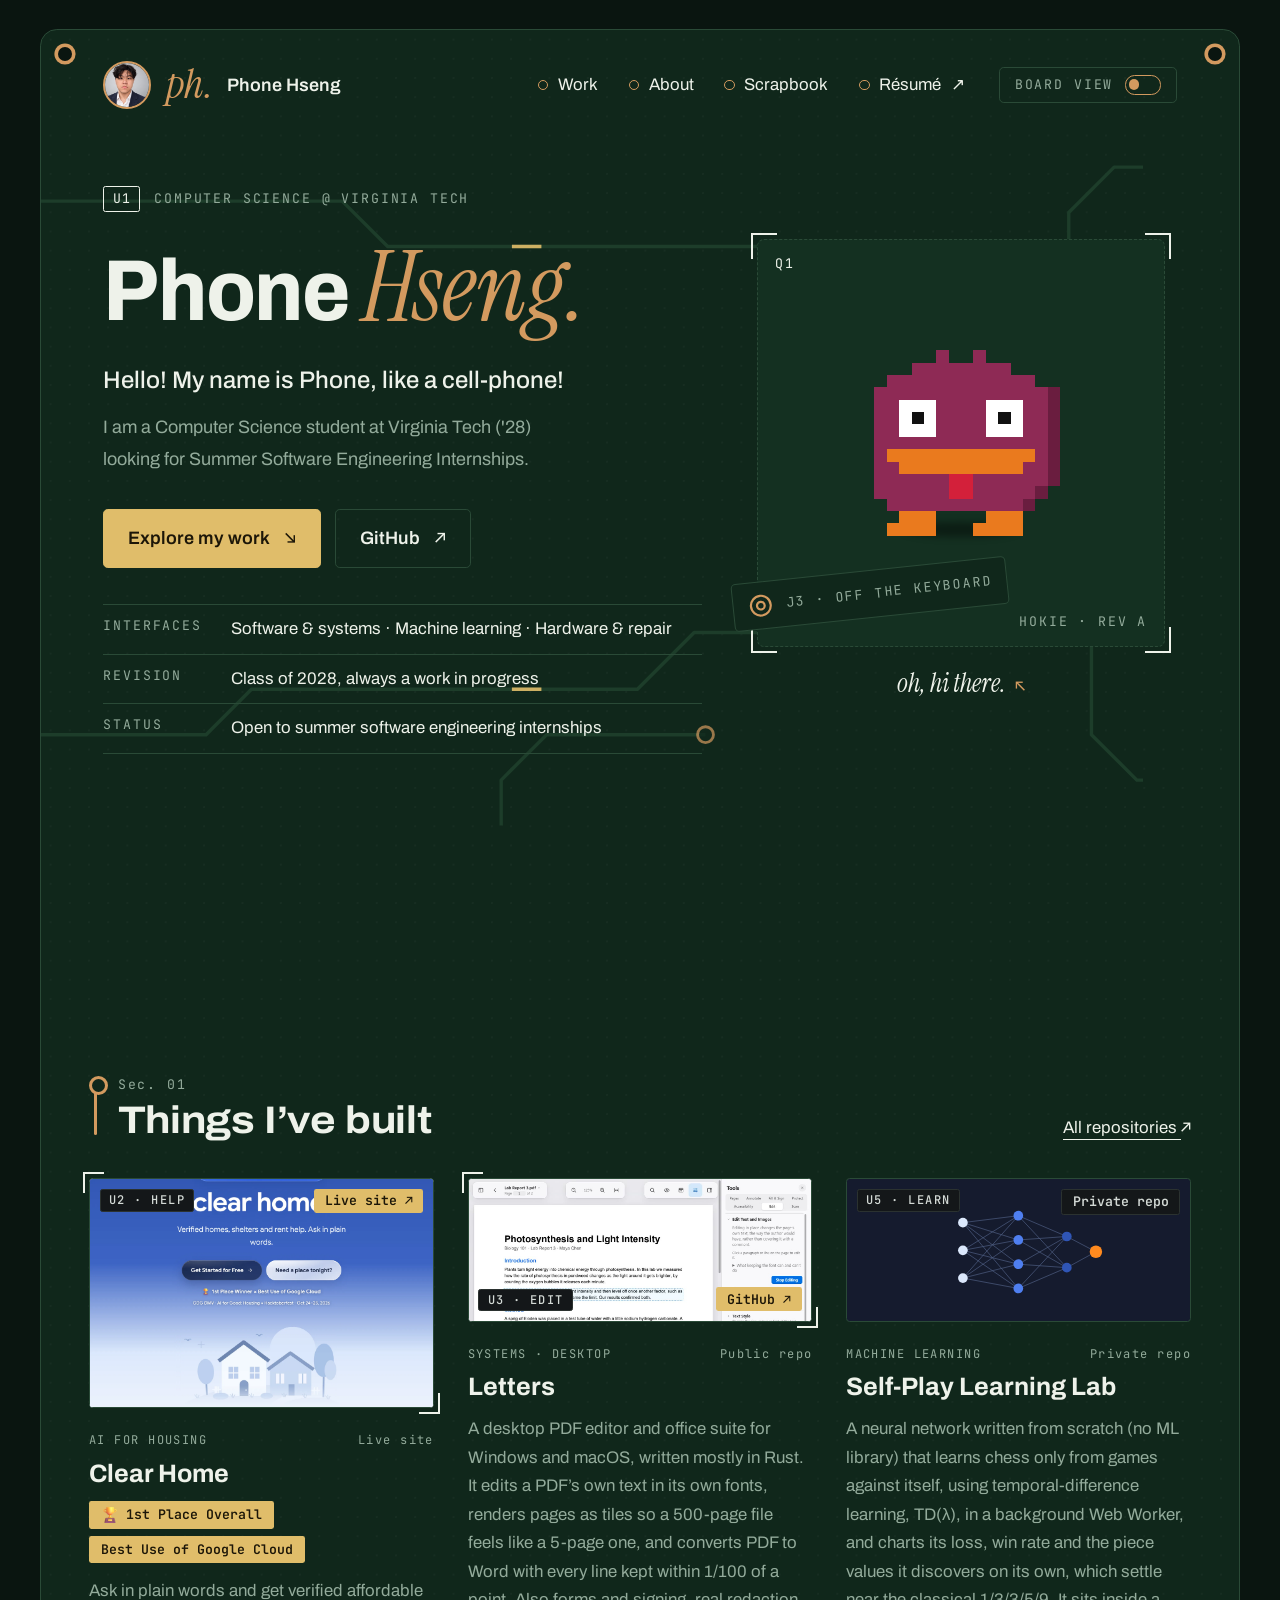
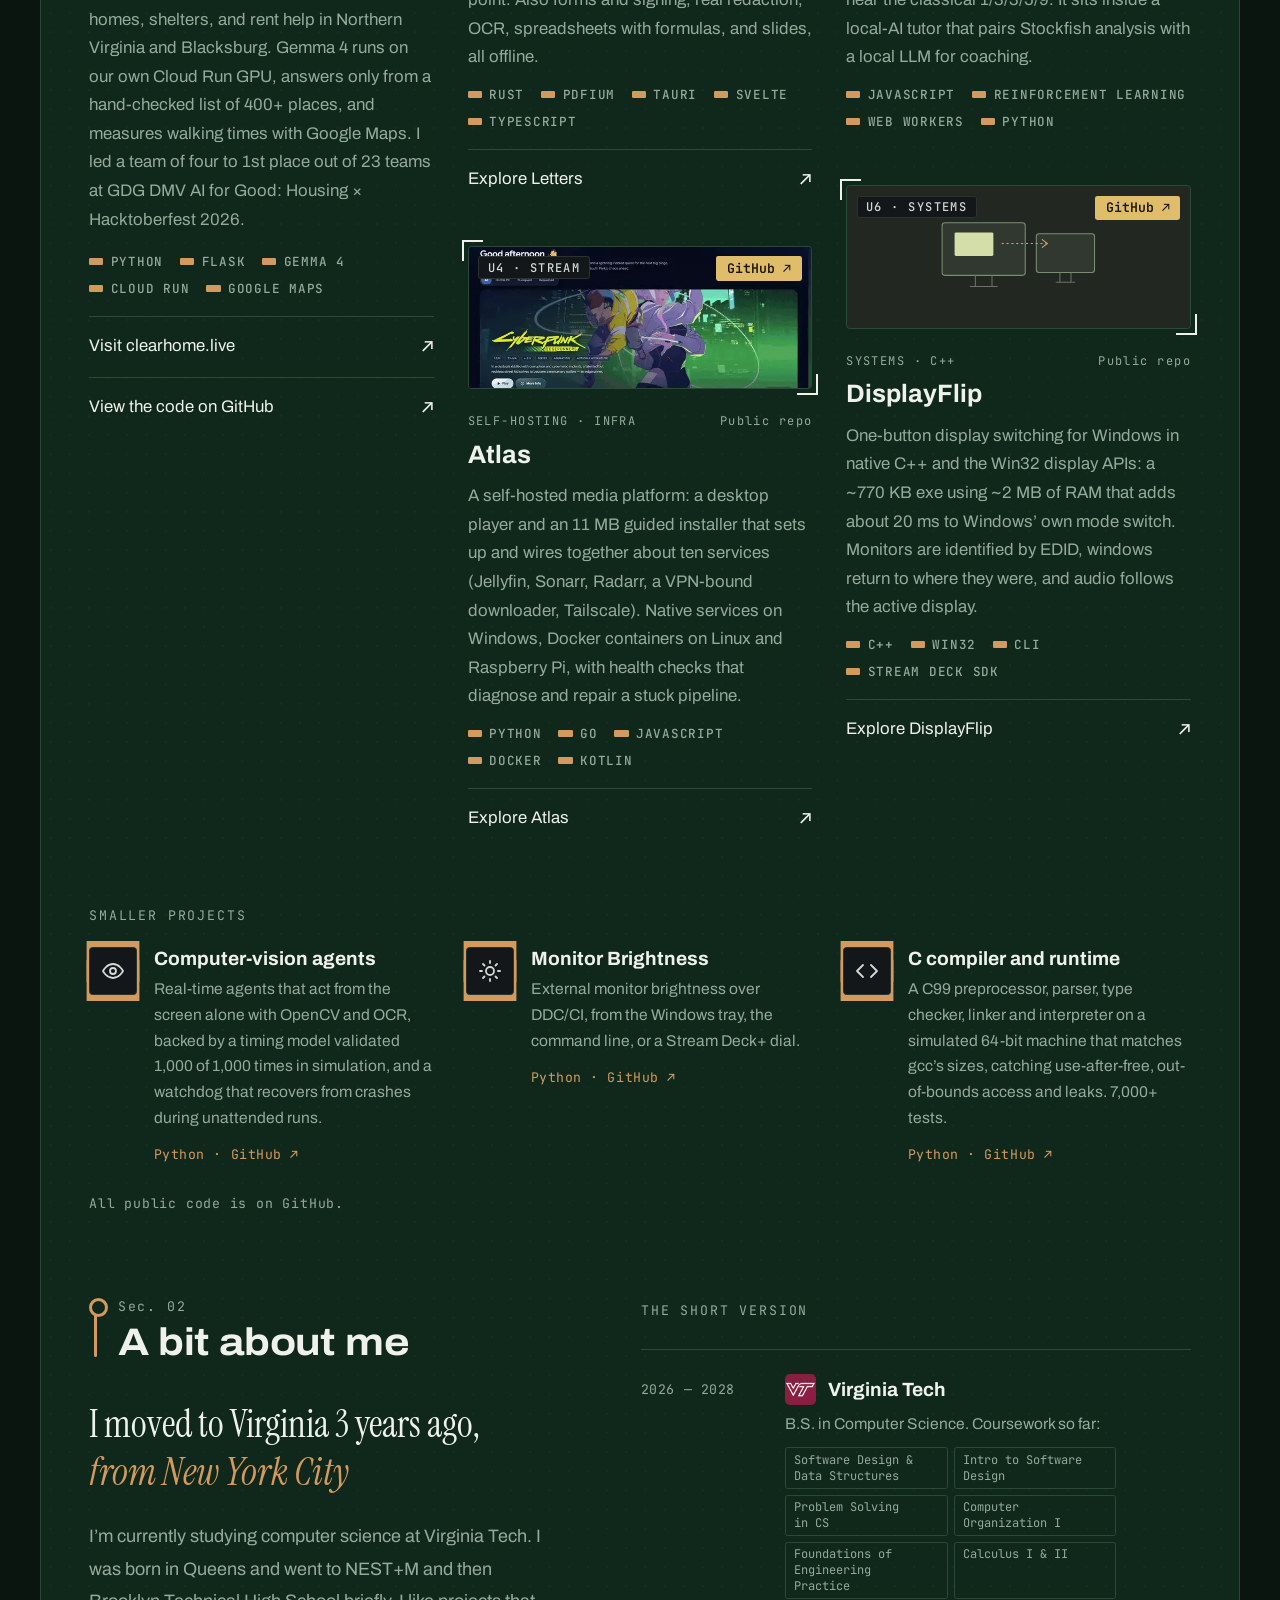
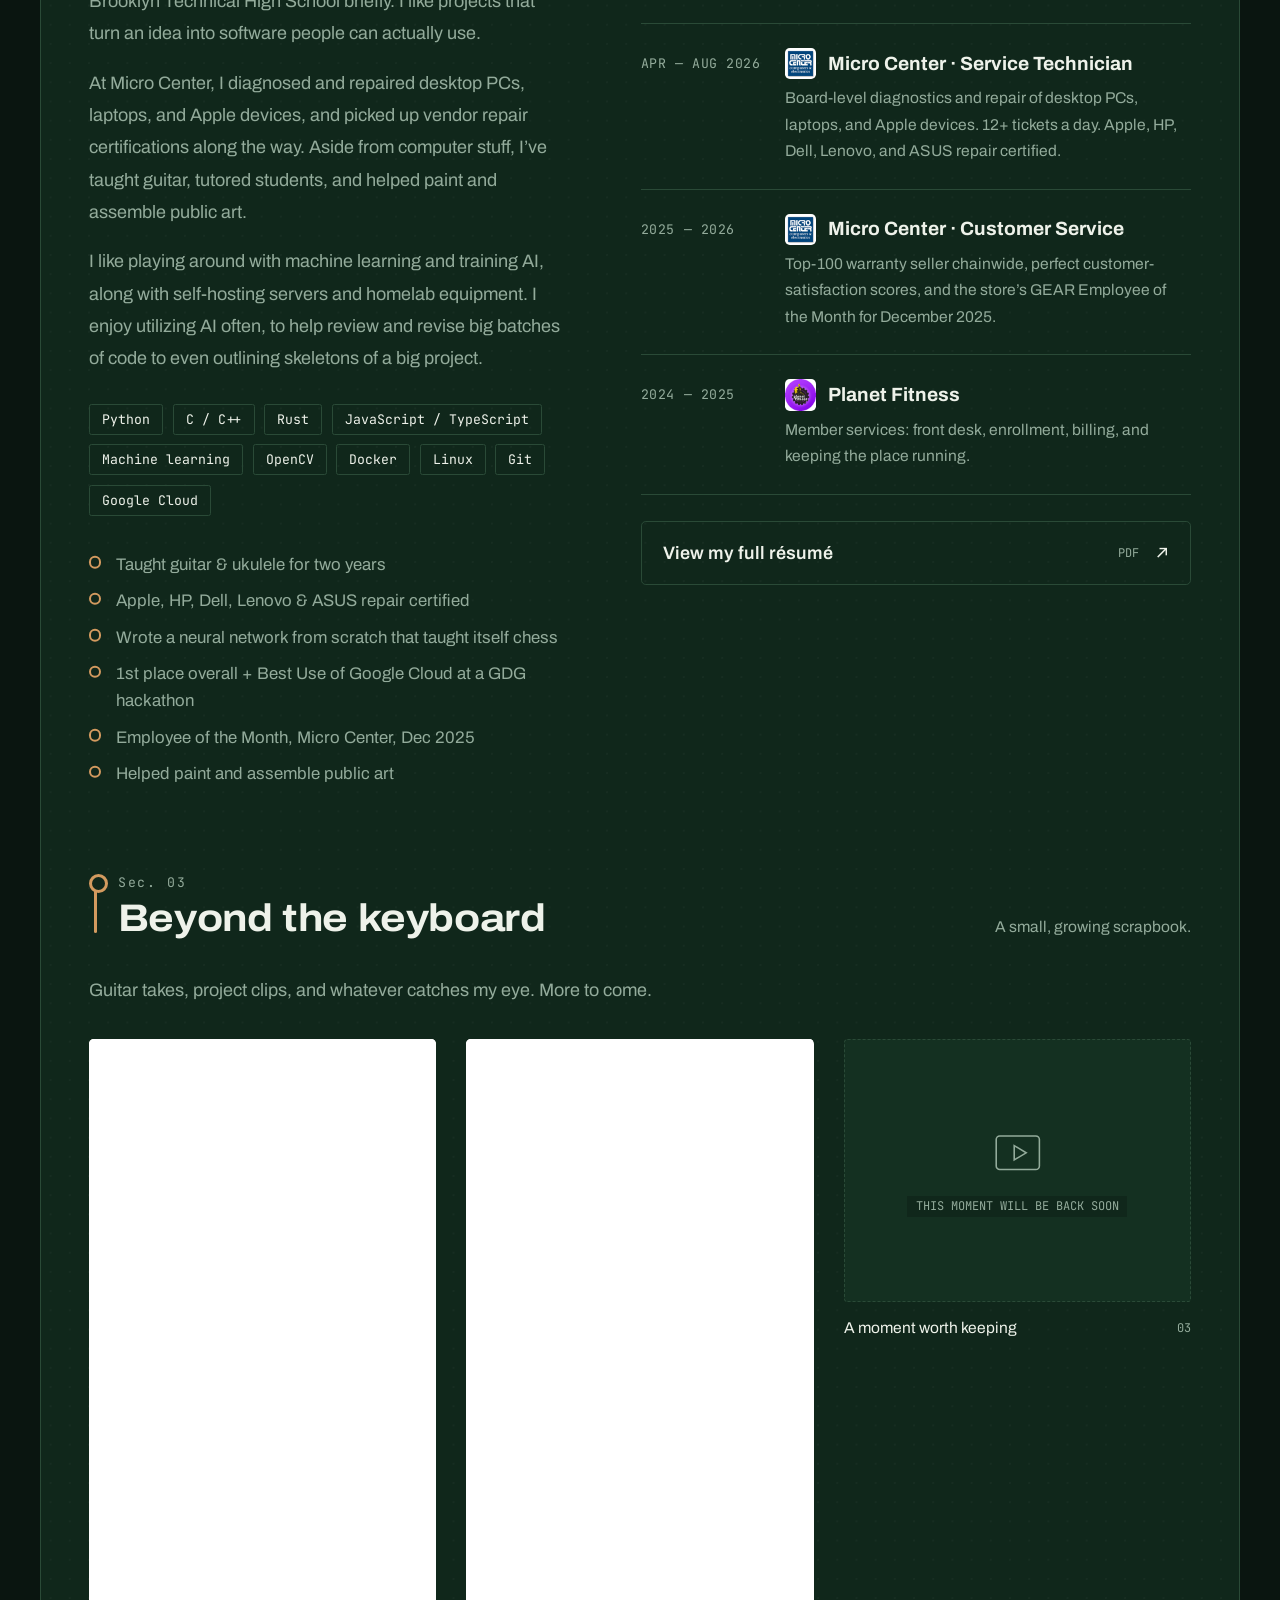
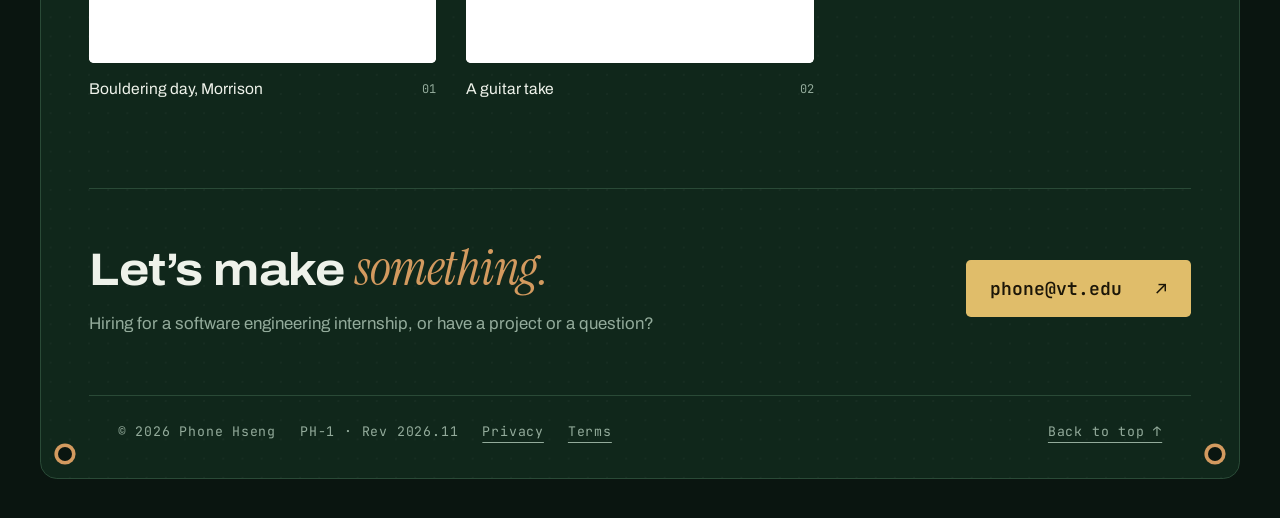
==== commit 1ef20123: "Hokie Bird redrawn on a 10 px grid to match the board redesign prototype: two crest tufts, a shaded " ====
--- a/index.html
+++ b/index.html
@@ -362,8 +362,9 @@
       0%, 100% { transform: translateX(-6px) rotate(-2.5deg); }
       50% { transform: translateX(6px) rotate(2.5deg); }
     }
-    /* hokie maroon, the same in both themes */
-    .mascot .body { fill: #861f41; }
+    /* the bird's maroon and its darker right edge, the same in both themes */
+    .mascot .body { fill: #8e2a55; }
+    .mascot .shade { fill: #6a1d3f; }
 
     /* eyes that blink and follow the pointer */
     .mascot .face {
@@ -1035,27 +1036,29 @@
 
           <!-- the pixel mascot, it changes on its own every few seconds and on click -->
           <button class="mascot-button" id="mascot-button" type="button" aria-label="Say hello to the pixel Hokie Bird" hidden>
-            <!-- a blocky hokie bird, maroon feathers with a crest, orange bill and feet, red wattle -->
+            <!-- a blocky hokie bird on a 10 px grid: two crest tufts, a shaded right edge, a wide orange bill,
+                 a red tongue in the middle and orange feet -->
             <span class="mascot-float">
             <svg class="mascot" viewBox="0 0 160 160" aria-hidden="true" shape-rendering="crispEdges">
-              <path class="body" d="M60 5H70V15H60ZM85 0H95V15H85ZM105 5H115V15H105ZM45 15H125V25H135V45H145V105H135V120H35V105H25V45H35V25H45Z"/>
-              <path class="eyes" fill="#fff9e9" d="M45 35H65V60H45ZM105 35H125V60H105Z"/>
-              <path class="face" fill="#242820" d="M50 42H60V55H50ZM110 42H120V55H110Z"/>
-              <path fill="#e5751f" d="M35 65H135V85H125V95H45V85H35Z"/>
-              <path fill="#a34d12" d="M45 82H125V86H45Z"/>
-              <path fill="#c8102e" d="M100 92H115V115H100Z"/>
-              <path fill="#e5751f" d="M50 120H65V130H50ZM95 120H110V130H95ZM30 130H75V145H30ZM85 130H130V145H85Z"/>
+              <path class="body" d="M60 5H70V15H60ZM90 5H100V15H90ZM40 15H120V25H140V35H160V115H150V125H140V135H20V125H10V35H20V25H40Z"/>
+              <path class="shade" d="M150 35H160V115H150ZM140 115H150V125H140ZM130 125H140V135H130Z"/>
+              <path class="eyes" fill="#ffffff" d="M30 45H60V75H30ZM100 45H130V75H100Z"/>
+              <path class="face" fill="#111111" d="M40 55H50V65H40ZM110 55H120V65H110Z"/>
+              <path fill="#ea7a1e" d="M20 85H140V95H130V105H30V95H20Z"/>
+              <path fill="#d3203a" d="M70 105H90V125H70Z"/>
+              <path fill="#ea7a1e" d="M30 135H60V155H20V145H30ZM100 135H130V155H90V145H100Z"/>
             </svg>
             </span>
           </button>
           <noscript>
             <svg width="210" height="210" viewBox="0 0 160 160" role="img" aria-label="A pixel art Hokie Bird">
-              <path fill="#861f41" d="M60 5H70V15H60ZM85 0H95V15H85ZM105 5H115V15H105ZM45 15H125V25H135V45H145V105H135V120H35V105H25V45H35V25H45Z"/>
-              <path fill="#fff9e9" d="M45 35H65V60H45ZM105 35H125V60H105Z"/>
-              <path fill="#242820" d="M50 42H60V55H50ZM110 42H120V55H110Z"/>
-              <path fill="#e5751f" d="M35 65H135V85H125V95H45V85H35Z"/>
-              <path fill="#c8102e" d="M100 92H115V115H100Z"/>
-              <path fill="#e5751f" d="M50 120H65V130H50ZM95 120H110V130H95ZM30 130H75V145H30ZM85 130H130V145H85Z"/>
+              <path fill="#8e2a55" d="M60 5H70V15H60ZM90 5H100V15H90ZM40 15H120V25H140V35H160V115H150V125H140V135H20V125H10V35H20V25H40Z"/>
+              <path fill="#6a1d3f" d="M150 35H160V115H150ZM140 115H150V125H140ZM130 125H140V135H130Z"/>
+              <path fill="#ffffff" d="M30 45H60V75H30ZM100 45H130V75H100Z"/>
+              <path fill="#111111" d="M40 55H50V65H40ZM110 55H120V65H110Z"/>
+              <path fill="#ea7a1e" d="M20 85H140V95H130V105H30V95H20Z"/>
+              <path fill="#d3203a" d="M70 105H90V125H70Z"/>
+              <path fill="#ea7a1e" d="M30 135H60V155H20V145H30ZM100 135H130V155H90V145H100Z"/>
             </svg>
           </noscript>
 
@@ -1388,11 +1391,11 @@
     // the eyes it cycles through, only the pupils move so the bird keeps its colours
     // in order: looking ahead, a wink, wide eyed, a side glance, and half asleep
     const faces = [
-      'M50 42H60V55H50ZM110 42H120V55H110Z',
-      'M45 46H65V52H45ZM110 42H120V55H110Z',
-      'M52 38H58V46H52ZM112 38H118V46H112Z',
-      'M55 42H65V55H55ZM115 42H125V55H115Z',
-      'M45 48H65V60H45ZM105 48H125V60H105Z'
+      'M40 55H50V65H40ZM110 55H120V65H110Z',
+      'M30 57H60V63H30ZM110 55H120V65H110Z',
+      'M42 49H48V57H42ZM112 49H118V57H112Z',
+      'M50 55H60V65H50ZM120 55H130V65H120Z',
+      'M30 60H60V75H30ZM100 60H130V75H100Z'
     ];
 
     // what the mascot says, in order
